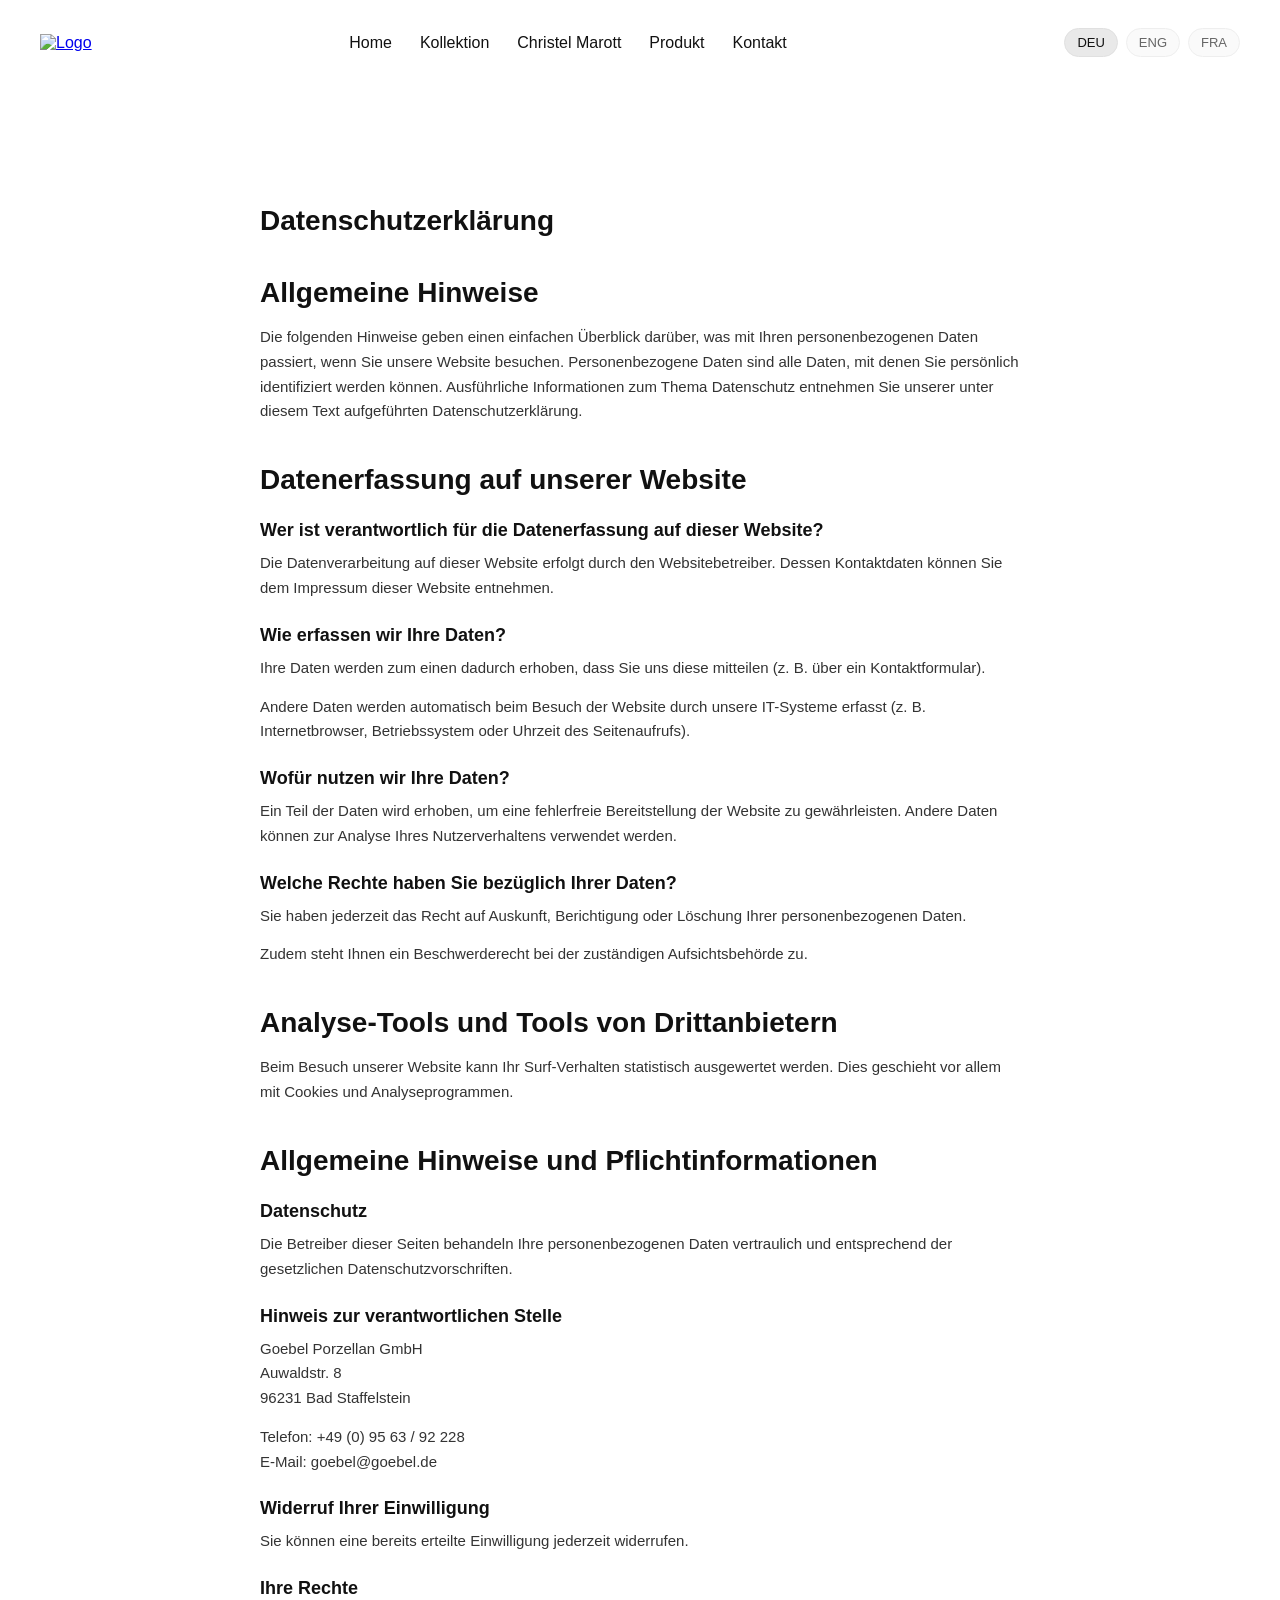
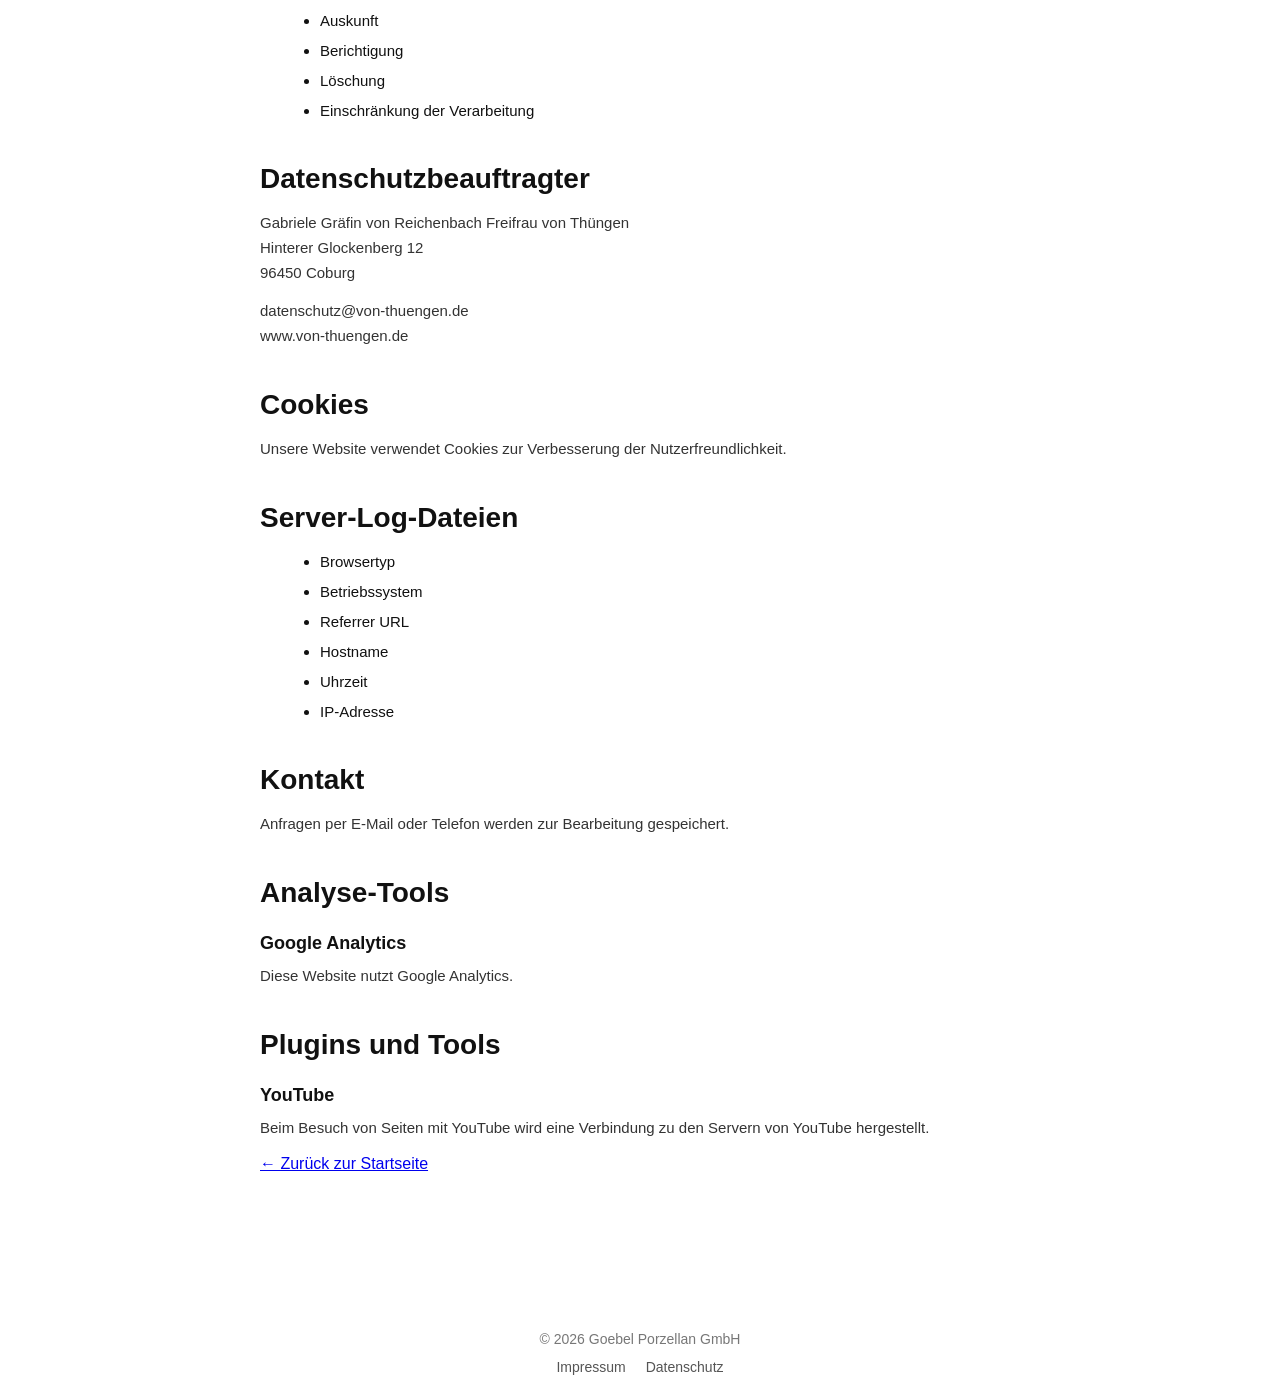
==== datenschutz.html @ 1f96dacd "Add files via upload" ====
<!DOCTYPE html>
<html lang="de">
<head>
  <meta charset="UTF-8">
  <title>Datenschutz</title>
  <meta name="viewport" content="width=device-width, initial-scale=1.0">

  <link rel="stylesheet" href="style.css">
</head>

<body>

<header class="topbar">
  <div class="logo">
    <a href="index.html">
      <img src="assets/images/Spring_Copenhagen-logo.png" alt="Logo">
    </a>
  </div>

  <nav class="nav">
    <a href="index.html#home">Home</a>
    <a href="index.html#kollektion">Kollektion</a>
    <a href="index.html#marott">Christel Marott</a>
    <a href="index.html#produkt">Produkt</a>
    <a href="index.html#kontakt">Kontakt</a>
  </nav>

  <div class="lang">
    <a href="#" class="active">DEU</a>
    <a href="#">ENG</a>
    <a href="#">FRA</a>
  </div>

  <div class="burger" id="burger">☰</div>
</header>

<nav class="mobile-nav" id="mobileNav">
  <a href="index.html#home">Home</a>
  <a href="index.html#kollektion">Kollektion</a>
  <a href="index.html#marott">Christel Marott</a>
  <a href="index.html#produkt">Produkt</a>
  <a href="index.html#kontakt">Kontakt</a>
</nav>

<div class="container legal">

  <h1>Datenschutzerklärung</h1>

  <h2>Allgemeine Hinweise</h2>
  <p>
    Die folgenden Hinweise geben einen einfachen Überblick darüber, was mit Ihren personenbezogenen Daten passiert, wenn Sie unsere Website besuchen.
    Personenbezogene Daten sind alle Daten, mit denen Sie persönlich identifiziert werden können.
    Ausführliche Informationen zum Thema Datenschutz entnehmen Sie unserer unter diesem Text aufgeführten Datenschutzerklärung.
  </p>

  <h2>Datenerfassung auf unserer Website</h2>

  <h3>Wer ist verantwortlich für die Datenerfassung auf dieser Website?</h3>
  <p>
    Die Datenverarbeitung auf dieser Website erfolgt durch den Websitebetreiber.
    Dessen Kontaktdaten können Sie dem Impressum dieser Website entnehmen.
  </p>

  <h3>Wie erfassen wir Ihre Daten?</h3>
  <p>
    Ihre Daten werden zum einen dadurch erhoben, dass Sie uns diese mitteilen (z. B. über ein Kontaktformular).
  </p>
  <p>
    Andere Daten werden automatisch beim Besuch der Website durch unsere IT-Systeme erfasst
    (z. B. Internetbrowser, Betriebssystem oder Uhrzeit des Seitenaufrufs).
  </p>

  <h3>Wofür nutzen wir Ihre Daten?</h3>
  <p>
    Ein Teil der Daten wird erhoben, um eine fehlerfreie Bereitstellung der Website zu gewährleisten.
    Andere Daten können zur Analyse Ihres Nutzerverhaltens verwendet werden.
  </p>

  <h3>Welche Rechte haben Sie bezüglich Ihrer Daten?</h3>
  <p>
    Sie haben jederzeit das Recht auf Auskunft, Berichtigung oder Löschung Ihrer personenbezogenen Daten.
  </p>
  <p>
    Zudem steht Ihnen ein Beschwerderecht bei der zuständigen Aufsichtsbehörde zu.
  </p>

  <h2>Analyse-Tools und Tools von Drittanbietern</h2>
  <p>
    Beim Besuch unserer Website kann Ihr Surf-Verhalten statistisch ausgewertet werden.
    Dies geschieht vor allem mit Cookies und Analyseprogrammen.
  </p>

  <h2>Allgemeine Hinweise und Pflichtinformationen</h2>

  <h3>Datenschutz</h3>
  <p>
    Die Betreiber dieser Seiten behandeln Ihre personenbezogenen Daten vertraulich und entsprechend der gesetzlichen Datenschutzvorschriften.
  </p>

  <h3>Hinweis zur verantwortlichen Stelle</h3>
  <p>
    Goebel Porzellan GmbH<br>
    Auwaldstr. 8<br>
    96231 Bad Staffelstein
  </p>

  <p>
    Telefon: +49 (0) 95 63 / 92 228<br>
    E-Mail: goebel@goebel.de
  </p>

  <h3>Widerruf Ihrer Einwilligung</h3>
  <p>
    Sie können eine bereits erteilte Einwilligung jederzeit widerrufen.
  </p>

  <h3>Ihre Rechte</h3>
  <ul>
    <li>Auskunft</li>
    <li>Berichtigung</li>
    <li>Löschung</li>
    <li>Einschränkung der Verarbeitung</li>
  </ul>

  <h2>Datenschutzbeauftragter</h2>
  <p>
    Gabriele Gräfin von Reichenbach Freifrau von Thüngen<br>
    Hinterer Glockenberg 12<br>
    96450 Coburg
  </p>

  <p>
    datenschutz@von-thuengen.de<br>
    www.von-thuengen.de
  </p>

  <h2>Cookies</h2>
  <p>
    Unsere Website verwendet Cookies zur Verbesserung der Nutzerfreundlichkeit.
  </p>

  <h2>Server-Log-Dateien</h2>
  <ul>
    <li>Browsertyp</li>
    <li>Betriebssystem</li>
    <li>Referrer URL</li>
    <li>Hostname</li>
    <li>Uhrzeit</li>
    <li>IP-Adresse</li>
  </ul>

  <h2>Kontakt</h2>
  <p>
    Anfragen per E-Mail oder Telefon werden zur Bearbeitung gespeichert.
  </p>

  <h2>Analyse-Tools</h2>

  <h3>Google Analytics</h3>
  <p>
    Diese Website nutzt Google Analytics.
  </p>

  <h2>Plugins und Tools</h2>

  <h3>YouTube</h3>
  <p>
    Beim Besuch von Seiten mit YouTube wird eine Verbindung zu den Servern von YouTube hergestellt.
  </p>

  <a class="back" href="index.html">← Zurück zur Startseite</a>

</div>

<footer class="footer">
  <div class="footer-inner">
    <p>© 2026 Goebel Porzellan GmbH</p>

    <div class="footer-links">
      <a href="impressum.html">Impressum</a>
      <a href="datenschutz.html">Datenschutz</a>
    </div>
  </div>
</footer>

<script>
  const burger = document.getElementById("burger");
  const mobileNav = document.getElementById("mobileNav");

  if (burger && mobileNav) {
    burger.addEventListener("click", () => {
      mobileNav.classList.toggle("open");
    });
  }
</script>

</body>
</html>
---- style.css ----
<style>
@font-face {
  font-family: 'Outfit';
  src: url('assets/fonts/outfit/Outfit-VariableFont_wght.woff2') format('woff2');
  font-weight: 300 700;
  font-style: normal;
  font-display: swap;
}
* {
  box-sizing: border-box;
}

html {
  scroll-behavior: smooth;
}

body {
  margin: 0;
  font-family: 'Outfit', sans-serif;
  background: #fff;
  color: #111;
}

section {
  scroll-margin-top: 100px;
}

/* =========================
   TOPBAR / NAVIGATION
========================= */

.topbar {
  min-height: 80px;
  display: flex;
  align-items: center;
  justify-content: space-between;
  padding: 28px 40px;
  position: sticky;
  top: 0;
  z-index: 1000;
  background: rgba(255, 255, 255, 0.9);
  backdrop-filter: blur(6px);
  box-shadow: none;
}

.logo img {
  max-width: 240px;
  height: auto;
  display: block;
}

.nav {
  display: none;
  gap: 28px;
  align-items: center;
}

.nav a {
  text-decoration: none;
  color: #111;
  font-size: 16px;
}

.nav a:hover {
  opacity: 0.6;
}

.burger {
  font-size: 24px;
  background: #fff;     /* 👈 weiß */
  border: none;         /* 👈 kein Rahmen */
  padding: 6px 10px;    /* etwas Klickfläche */
  cursor: pointer;
  color: #111;          /* dunkles Icon */
}

.lang {
  display: flex;
  gap: 8px;
  margin-left: 20px;
  font-size: 12px;
  color: #666;
}

.lang a {
  display: inline-flex;
  align-items: center;
  justify-content: center;
  padding: 6px 12px;
  border-radius: 999px;
  font-size: 13px;
  color: #666;
  text-decoration: none;
  background: #fafafa;
  border: 1px solid #eee;
  transition: all 0.2s ease;
}

.lang a:hover {
  background: #f0f0f0;
  color: #111;
}

.lang a.active {
  background: #e9e9e9;
  color: #111;
  border-color: #e0e0e0;
}

/* Mobile navigation */
.mobile-nav {
  display: none;
  position: fixed;
  top: 100px;
  left: 0;
  right: 0;
  z-index: 999;
  flex-direction: column;
  align-items: center;
  gap: 16px;
  padding: 32px 20px 24px;
  background: #fff;
  border-bottom: 1px solid #eee;
}

.mobile-nav.open {
  display: flex;
}

.mobile-nav a,
.mobile-nav a:visited,
.mobile-nav a:hover,
.mobile-nav a:active {
  display: block;
  text-decoration: none;
  color: #111;
  font-size: 16px;
}

.mobile-nav .lang {
  margin-top: 20px;
  display: flex;
  justify-content: center;
  gap: 10px;
  width: 100%;
  margin-left: auto;
  margin-right: auto;
}

.mobile-nav .lang a {
  padding: 6px 10px;
  font-size: 14px;
  border-radius: 999px;
  border: 1px solid #ddd;
  width: auto;
  min-height: 36px;
  min-width: 90px;
}

.mobile-nav .lang a.active {
  background: #e8e8e8;
  color: #111;
}

/* =========================
   GLOBAL TYPOGRAPHY
========================= */

h2 {
  font-size: 42px;
  line-height: 1.15;
  margin: 0 0 24px;
  font-weight: 600;
  text-align: center;
}

section p {
  max-width: 600px;
  margin: 0 auto;
}

/* =========================
   BUTTONS
========================= */

.btn {
  display: inline-block;
  background: #666;
  color: #fff;
  padding: 12px 24px;
  text-decoration: none;
  border-radius: 4px;
  margin-bottom: 32px;
  border: 0;
  cursor: pointer;
  font-family: inherit;
  font-size: 14px;
  transition: background 0.2s ease, color 0.2s ease, transform 0.1s ease;
}

.btn:hover {
  background: #555;
  color: #fff;
}

.btn:active {
  background: #888;
  color: #fff;
}

.btn--primary,
.btn--ghost {
  background: #1f1f1f;
  color: #fff;
  border: none;
}

.btn--ghost {
  background: transparent;
  border: 1px solid #ddd;
  color: #000;
}

/* =========================
   HERO INTRO
========================= */

.hero {
  background: #000;
  color: #fff;
  text-align: center;
  padding: 60px 20px 0;
}

.hero h1 {
  font-size: 64px;
  margin: 0;
  line-height: 1;
}

.hero p {
  color: #ffffff;
  margin: 10px 0 20px;
  font-size: 16px;
}

.hero-content {
  padding-bottom: 20px;
}

.hero-image {
  height: 400px;
  display: flex;
  justify-content: center;
  align-items: flex-end;
  position: relative;
}

.hero-image img {
  max-height: 100%;
  max-width: 100%;
  display: block;
}

.hero-btn {
  position: absolute;
  top: 45%;
  left: 50%;
  transform: translate(-50%, -50%);
  margin: 0;
}

.hero-btn:hover {
  background: #343434;
  transform: translate(-50%, -50%) scale(1.01);
}

.hero-overlay h1,
.hero-overlay p {
  text-shadow: 0 2px 10px rgba(0, 0, 0, 0.6);
}

/* =========================
   HERO SLIDER
========================= */

.hero-slider {
  position: relative;
  height: clamp(420px, 60vh, 700px);
  overflow: hidden;
}

.hero-slide {
  position: absolute;
  inset: 0;
  opacity: 0;
  transition: opacity 1s ease;
}

.hero-slide.is-active {
  opacity: 1;
}

.hero-slide img {
  width: 100%;
  height: 100%;
  object-fit: cover;
}

.hero-overlay {
  position: absolute;
  inset: 0;
  z-index: 2;
  display: flex;
  flex-direction: column;
  align-items: center;
  justify-content: flex-start;
  text-align: center;
  color: #fff;
  padding: 70px 20px 20px;
  gap: 14px;
}

.hero-overlay::before {
  content: "";
  position: absolute;
  inset: 0;
  background: linear-gradient(
    to bottom,
    rgba(0, 0, 0, 0.6) 0%,
    rgba(0, 0, 0, 0.25) 40%,
    rgba(0, 0, 0, 0) 100%
  );
  z-index: -1;
}

.hero-overlay p {
  margin: 0;
}

.hero-arrow {
  display: none;
}

/* =========================
   IMAGE BLOCK
========================= */

.image-block {
  height: 600px;
  background: #000;
  overflow: hidden;
}

.image-block img {
  width: 100%;
  height: 100%;
  object-fit: cover;
  display: block;
  object-position: 50% 40%;
}

/* =========================
   TEXT / COLLECTION SECTIONS
========================= */

.page {
  max-width: 1200px;
  margin: 0 auto;
}

.container {
  max-width: 800px;
  margin: 120px auto;
  padding: 0 20px;
  text-align: left;
}

.text-section,
.collection-section {
  padding: 56px 20px;
  max-width: 1100px;
  margin: 0 auto;
}

.text-section {
  text-align: center;
  max-width: 600px;
}

.text-section p {
  font-size: 18px;
  line-height: 1.7;
  color: #444;
  margin: 0 0 18px;
}

.filters {
  display: grid;
  grid-template-columns: 1fr;
  gap: 12px;
  margin-bottom: 32px;
}

.filters select,
.filters button {
  width: 100%;
  min-height: 46px;
  border: 1px solid #ddd;
  border-radius: 4px;
  background: #fff;
  padding: 0 14px;
  font-family: inherit;
  font-size: 14px;
}

.filters button {
  background: #111;
  color: #fff;
  cursor: pointer;
}

.collection-grid {
  display: grid;
  grid-template-columns: repeat(2, 1fr);
  gap: 24px 20px;
}

.collection-card {
  text-align: center;
  border-radius: 0;
  overflow: hidden;
  background: #fff;
  border: 1px solid #eee;
  transition: transform 0.2s ease, box-shadow 0.2s ease;
}

.collection-card:hover {
  transform: translateY(-4px);
  box-shadow: 0 10px 30px rgba(0, 0, 0, 0.08);
}

.collection-card.hidden {
  display: none;
}

.collection-card-image img {
  width: 98%;
  height: 98%;
  object-fit: contain;
}

.collection-card-image img {
  width: 100%;
  height: 100%;
  object-fit: cover;
}

.collection-card:hover .collection-card-image img {
  transform: scale(1.04);
}

.collection-card h3 {
  font-size: 18px;
  margin: 14px 0 6px;
  padding: 0 16px;
  font-weight: 500;
}

.collection-card p {
  margin: 0 0 18px;
  padding: 0 16px;
  color: #555;
  line-height: 1.5;
  font-size: 15px;
}

.element-label {
  display: inline-flex;
  align-items: center;
  justify-content: center;
  width: 100px;
  min-height: 28px;
  padding: 6px 12px;
  border-radius: 999px;
  font-size: 12px;
  font-weight: 600;
  margin: 12px auto 8px;
  color: #fff;
}

.element-feuer {
  background: #7a1f2b;
}

.element-wasser {
  background: #1f355e;
}

.element-luft {
  background: #8a8f98;
}

.element-erde {
  background: #6b4a32;
}

/* =========================
   CONTENT SLIDER
========================= */

.slider-section {
  padding: 56px 20px;
}

.slider {
  width: 100%;
  overflow: hidden;
  position: relative;
  margin-bottom: 0;
}

.slides {
  display: flex;
  transition: transform 0.8s ease;
}

.slide {
  min-width: 100%;
  width: 100%;
  display: block;
}

.slider-text {
  max-width: 700px;
  margin: 0 auto;
  text-align: center;
}

.slider-text h2 {
  max-width: 600px;
  margin: 32px auto 14px;
}

.slider-text p {
  color: #555;
  line-height: 1.6;
  max-width: 600px;
  margin: 0 auto;
  text-align: center;
}

.slider-btn {
  position: absolute;
  top: 50%;
  transform: translateY(-50%);
  width: 44px;
  height: 44px;
  border: none;
  border-radius: 50%;
  background: rgba(0, 0, 0, 0.5);
  color: #fff;
  font-size: 24px;
  line-height: 1;
  display: flex;
  align-items: center;
  justify-content: center;
  cursor: pointer;
  z-index: 10;
  transition: background 0.2s ease;
}

.slider-btn:hover {
  background: rgba(0, 0, 0, 0.7);
}

.slider-btn.prev {
  left: 16px;
}

.slider-btn.next {
  right: 16px;
}

/* =========================
   CONTACT TEAM
========================= */

.contact-team {
  padding: 48px 0 16px;
}

.contact-team__grid {
  display: grid;
  gap: 32px;
}

.contact-card {
  border-radius: 0;
  overflow: hidden;
  background: #fff;
  border: 1px solid #eee;
  transition: transform 0.2s ease, box-shadow 0.2s ease;
}

.contact-card:hover {
  transform: translateY(-4px);
  box-shadow: 0 10px 30px rgba(0, 0, 0, 0.08);
}

.contact-card__image img {
  width: 100%;
  height: 240px;
  object-fit: cover;
  display: block;
}

.contact-card__content {
  padding: 20px;
}

.contact-card__region {
  color: #888;
}

.contact-card__content h3 {
  font-size: 20px;
  margin: 0 0 4px;
}

.contact-card__role {
  font-size: 14px;
  color: #666;
  margin-bottom: 16px;
}

.contact-card__actions {
  display: flex;
  gap: 10px;
  flex-wrap: wrap;
}

.contact-card .btn {
  background: #1f1f1f;
  color: #fff;
  border: none;
}

/* =========================
   GALLERY
========================= */

.gallery-section {
  margin-top: 60px;
}

.gallery-grid {
  display: grid;
  grid-template-columns: 1fr 1fr;
  gap: 12px;
}

.gallery-grid img {
  width: 100%;
  height: 100%;
  aspect-ratio: 1 / 1;
  object-fit: cover;
  display: block;
}

.gallery-grid img:nth-child(3) {
  grid-column: span 2;
  aspect-ratio: 2 / 1;
}

.gallery-content {
  margin-top: 60px;
  text-align: center;
}

.gallery-content p {
  color: #555;
  line-height: 1.6;
}

.gallery-grid {
  display: grid;
  grid-template-columns: 1fr 1fr;
  gap: 12px;

  max-width: 800px;   /* 👈 NEU */
  margin: 0 auto;     /* 👈 NEU */
}

@media (min-width: 1024px) {
  .gallery-grid {
    max-width: 700px;
  }
}

/* =========================
   LIGHTBOX
========================= */

.lightbox-trigger {
  display: flex;
  width: 100%;
  height: 100%;
  border: 0;
  padding: 0;
  background: none;
  cursor: zoom-in;
}

.lightbox {
  position: fixed !important;
  top: 0 !important;
  left: 0 !important;
  width: 100vw !important;
  height: 100dvh !important;
  z-index: 99999 !important;
  display: none;
  align-items: center;
  justify-content: center;
  padding: 20px;
  box-sizing: border-box;
  background: rgba(0, 0, 0, 0.85);
}

.lightbox.is-open {
  display: flex !important;
}

.lightbox__image {
  max-width: 100% !important;
  max-height: calc(100dvh - 80px) !important;
  width: auto !important;
  height: auto !important;
  object-fit: contain !important;
  display: block;
  border-radius: 16px;
}

.lightbox__close {
  position: fixed !important;
  top: 16px;
  right: 16px;
  z-index: 100000;
  width: 44px;
  height: 44px;
  border: 0;
  border-radius: 50%;
  background: #fff;
  color: #000;
  font-size: 28px;
  cursor: pointer;
}

/* =========================
   REVEAL ANIMATION
========================= */

main > section,
.collection-card,
.contact-card,
.text-block,
.image-block {
  opacity: 0;
  transform: translateY(24px);
  transition: opacity 0.8s ease, transform 0.8s cubic-bezier(0.22, 1, 0.36, 1);
  will-change: opacity, transform;
}

main > section.is-visible,
.collection-card.is-visible,
.contact-card.is-visible,
.text-block.is-visible,
.image-block.is-visible {
  opacity: 1;
  transform: translateY(0);
}

.collection-card.is-visible:nth-child(2n) {
  transition-delay: 0.06s;
}

.collection-card.is-visible:nth-child(3n) {
  transition-delay: 0.12s;
}

/* =========================
   FOOTER
========================= */

.footer {
  background: #fff;
  padding: 24px 20px;
  margin-top: 32px;
}

.footer-inner {
  max-width: 1100px;
  margin: 0 auto;
  text-align: center;
}

.footer p {
  font-size: 14px;
  color: #777;
  margin-bottom: 12px;
}

.footer-links {
  display: flex;
  justify-content: center;
  gap: 20px;
}

.footer-links a {
  text-decoration: none;
  font-size: 14px;
  color: #555;
}

.footer-links a:hover {
  color: #111;
}

/* =========================
   SCROLL TOP BUTTON
========================= */

#scrollTopBtn {
  position: fixed;
  bottom: 20px;
  right: 20px;
  width: 44px;
  height: 44px;
  border-radius: 50%;
  border: none;
  background: #111;
  color: #fff;
  font-size: 18px;
  cursor: pointer;
  display: none;
  z-index: 1000;
}

#scrollTopBtn:hover {
  background: #333;
}

/* =========================
   TABLET / DESKTOP
========================= */

@media (min-width: 768px) {
  .nav {
    display: flex;
  }

  .burger {
    display: none;
  }

  .hero h1 {
    font-size: 88px;
  }

  .hero p {
    font-size: 18px;
  }

  .filters {
    grid-template-columns: repeat(4, 1fr);
    align-items: end;
  }

  .collection-grid {
    grid-template-columns: repeat(4, minmax(0, 1fr));
  }

  .slider-text {
    text-align: center;
  }

  .hero-arrow {
    position: absolute;
    top: 50%;
    transform: translateY(-50%);
    z-index: 3;
    display: flex;
    align-items: center;
    justify-content: center;
    width: 44px;
    height: 44px;
    border-radius: 50%;
    border: 0;
    background: rgba(255, 255, 255, 0.8);
    backdrop-filter: blur(4px);
    font-size: 28px;
    cursor: pointer;
  }

  .hero-arrow--prev {
    left: 20px;
  }

  .hero-arrow--next {
    right: 20px;
  }

  .contact-team__grid {
    grid-template-columns: repeat(2, 1fr);
  }
}

@media (min-width: 1024px) {
  .contact-team__grid {
    gap: 40px;
  }
}

/* =========================
   MOBILE
========================= */

@media (max-width: 768px) {
  h2,
  .text-section h2,
  .collection-section h2,
  .slider-text h2,
  section h2,
  .container h2 {
    font-size: 28px !important;
    line-height: 1.2 !important;
  }

  .slider-btn {
    display: none;
  }
}

@media (min-width: 769px) {
  .mobile-nav {
    display: none !important;
  }

  .burger {
    display: none !important;
  }
}
/* =========================
   LEGAL PAGES (Impressum / Datenschutz)
========================= */

/* LEGAL FORCE LEFT ALIGN */
.container,
.container * {
  text-align: left !important;
}
/* H1 = Titel */
.container h1 {
  font-size: 28px;
  font-weight: 600;
  margin: 0 0 24px;
}

/* H2 = Hauptabschnitte (gleich groß wie H1) */
.container h2 {
  font-size: 28px;
  font-weight: 600;
  margin: 40px 0 16px;
}

/* H3 = Unterpunkte */
.container h3 {
  font-size: 18px;
  font-weight: 600;
  margin: 24px 0 10px;
}

/* Fließtext */
.container p {
  font-size: 15px;
  line-height: 1.65;
  margin: 0 0 14px;
  color: #333;
}

/* Listen */
.container ul {
  margin: 10px 0 20px 20px;
}

.container li {
  margin-bottom: 6px;
  font-size: 15px;
  line-height: 1.6;
}

.footer-social {
  display: flex;
  justify-content: center;
  gap: 16px;
  margin-top: 16px;
}

.footer-social a {
  width: 36px;
  height: 36px;

  display: flex;
  align-items: center;
  justify-content: center;

  border-radius: 50%;
  background: #111;

  transition: background 0.2s ease;
}

.footer-social svg {
  width: 18px;
  height: 18px;
  fill: #fff;
}

/* Hover → nur Farbe ändern */
.footer-social a:hover {
  background: #777;
}

/* Active → optional minimal */
.footer-social a:active {
  background: #555;
}

.footer-social-title {
  text-align: center;
  font-size: 14px;
  color: #666;
  margin-top: 20px;
  margin-bottom: 8px;
  letter-spacing: 0.02em;
}

.footer-social a[aria-label="LinkedIn"] svg {
  transform: scaleX(1.2);
}

#kontakt .container {
  margin: 0 auto;
}

.text-section,
.slider-text,
.gallery-content {
  opacity: 0;
  transform: translateY(30px);
  transition:
    opacity 0.9s ease,
    transform 0.9s cubic-bezier(.22,1,.36,1);
}

/* sichtbar */
.text-section.is-visible,
.slider-text.is-visible,
.gallery-content.is-visible {
  opacity: 1;
  transform: translateY(0);
}

.collection-card p.product-size {
  font-size: 12px;
  color: #999;
  margin-top: -10px;
  margin-bottom: 16px;
  line-height: 1.4;
  padding: 0 16px;
}

</style>
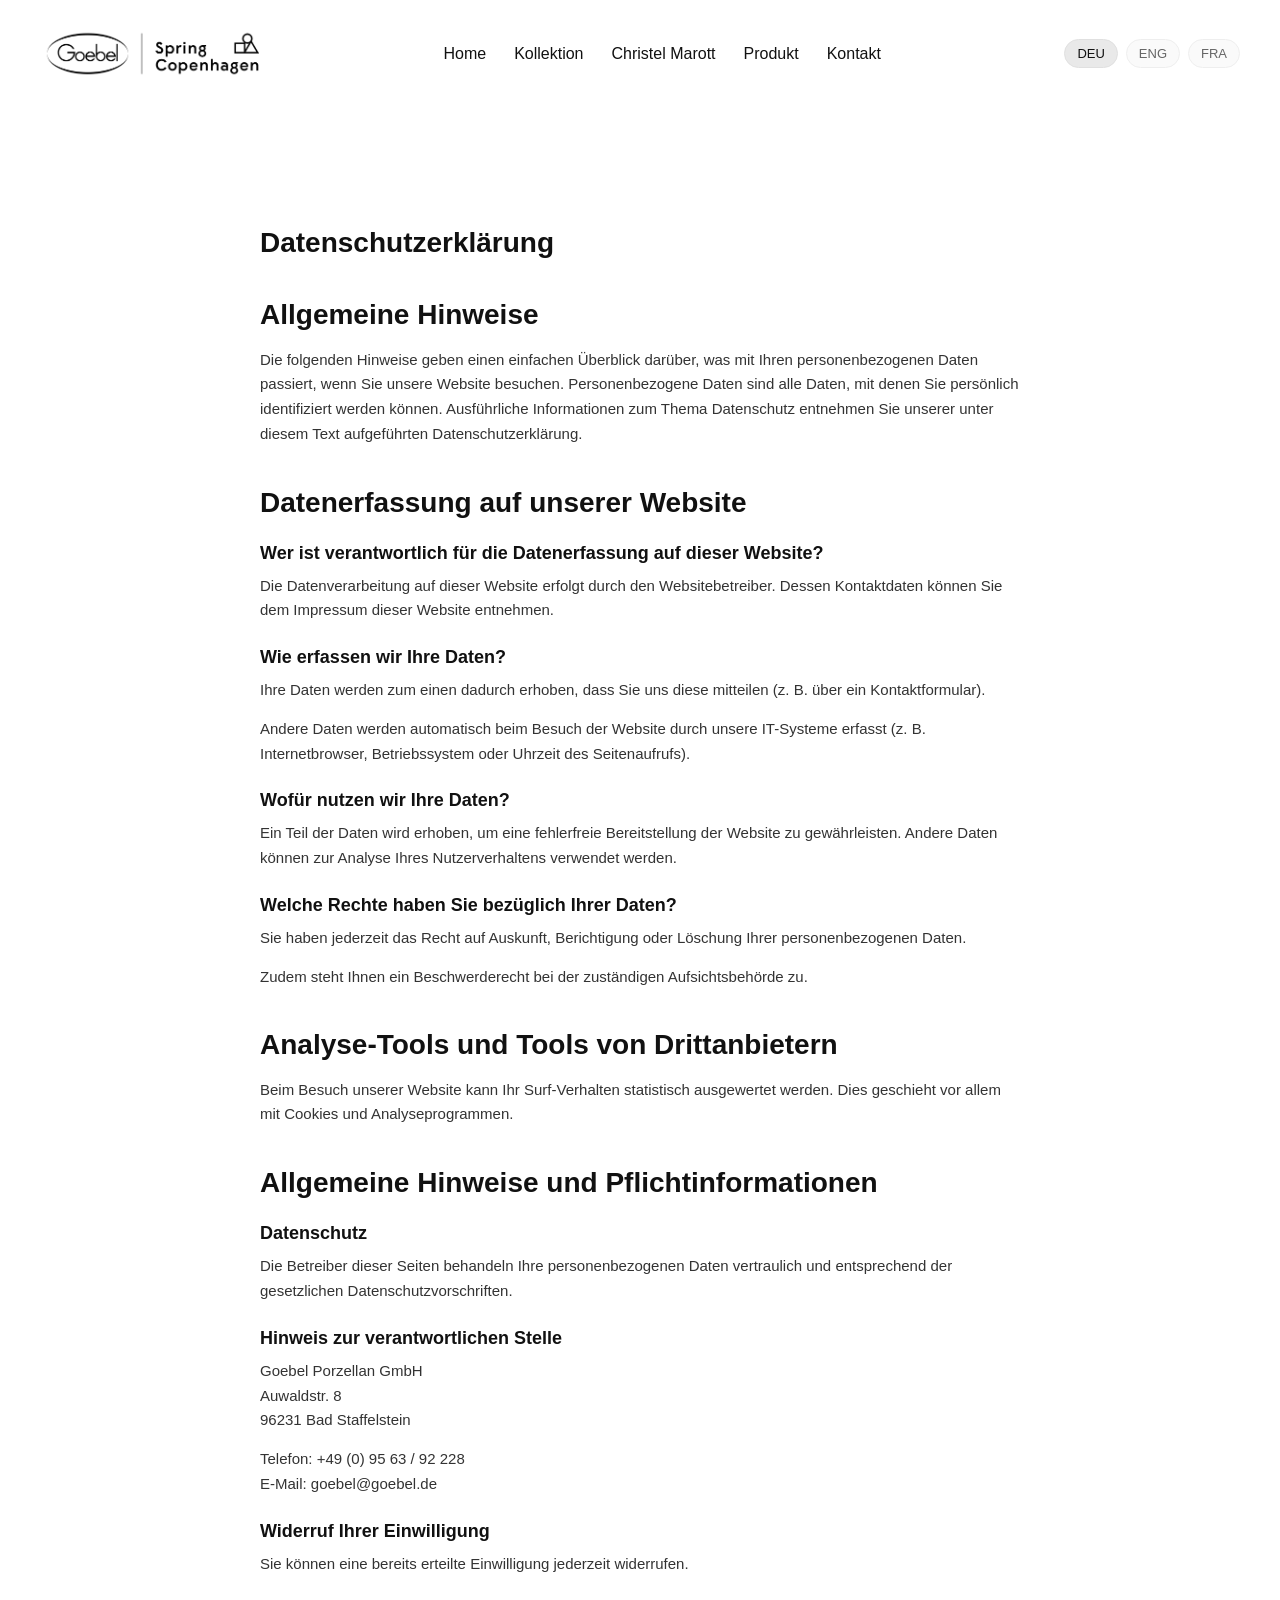
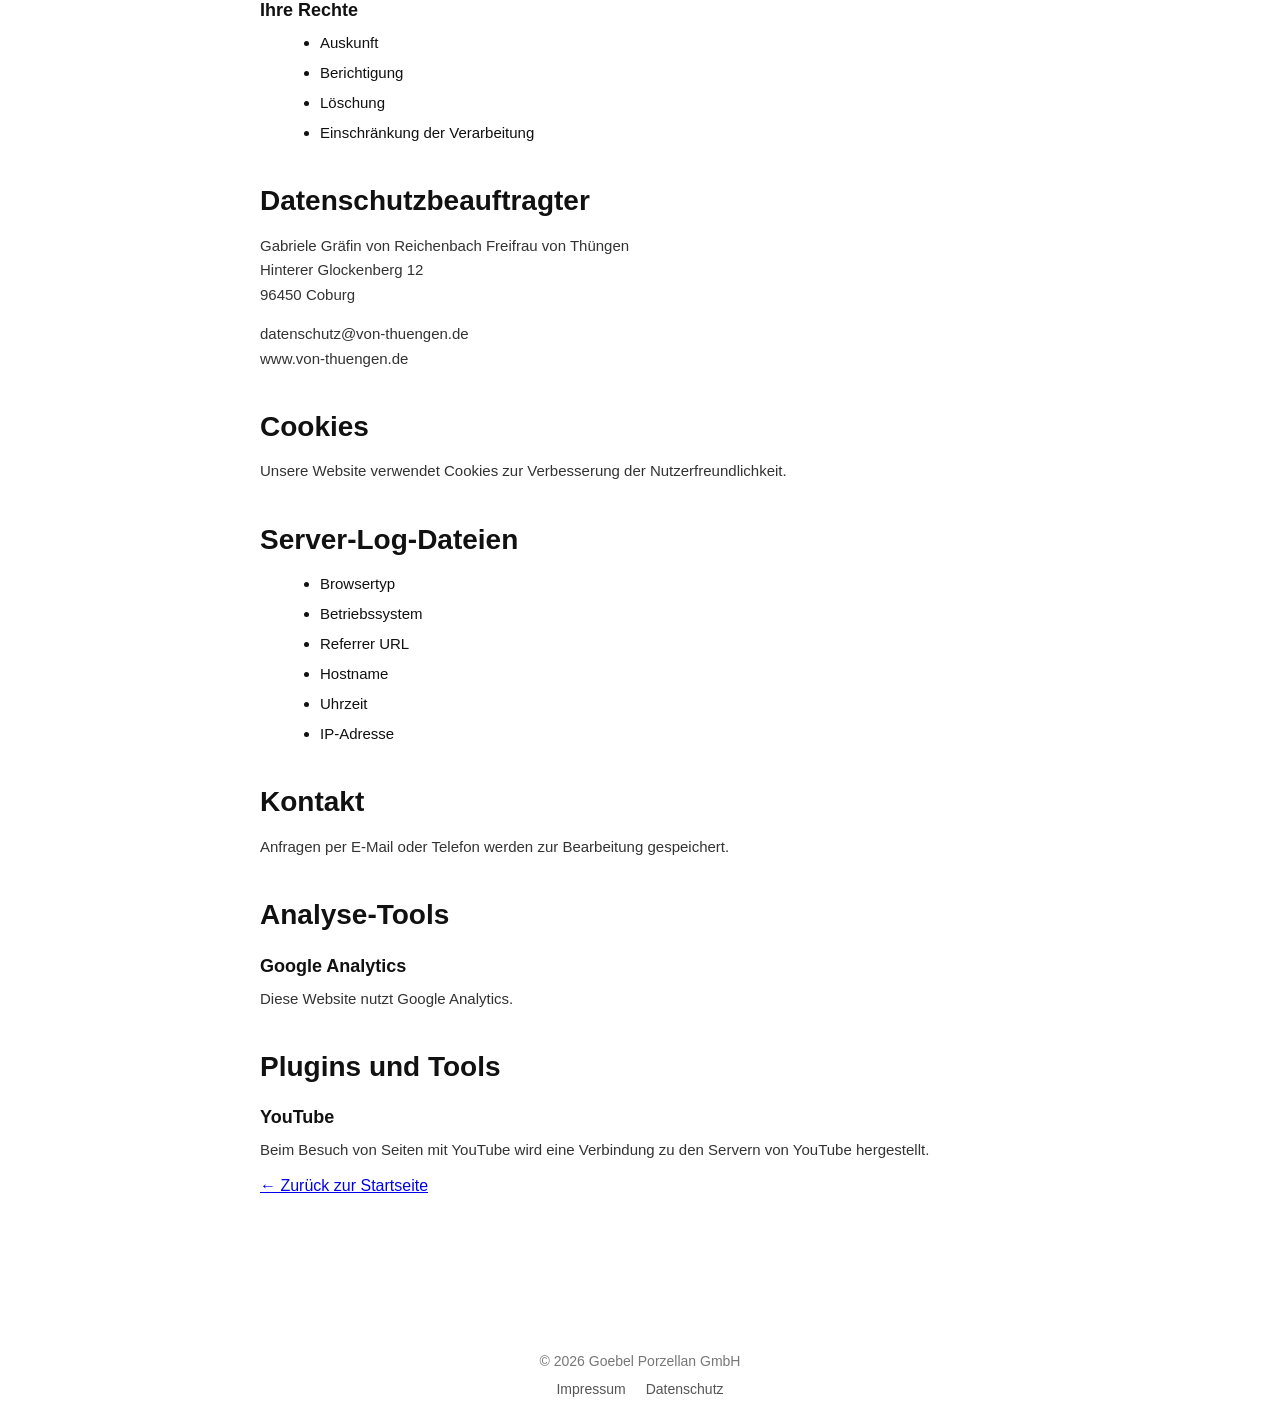
==== commit 799b9ef8: "Test" ====
--- a/datenschutz.html
+++ b/datenschutz.html
@@ -6,7 +6,7 @@
   <meta name="viewport" content="width=device-width, initial-scale=1.0">
 
   <link rel="stylesheet" href="style.css">
-</head>
+</head> 
 
 <body>
 
--- a/style.css
+++ b/style.css
@@ -41,6 +41,40 @@
   background: rgba(255, 255, 255, 0.9);
   backdrop-filter: blur(6px);
   box-shadow: none;
+}
+
+@media (max-width: 768px) {
+
+  .topbar {
+    padding: 14px 10px;
+    min-height: 72px;
+  }
+
+  .logo img {
+    max-width: 150px;
+    height: auto;
+  }
+
+  .burger {
+    font-size: 22px;
+    padding: 4px 6px;
+  }
+
+  .lang {
+    gap: 2px;
+    margin-left: 4px;
+  }
+
+  .lang a {
+    padding: 4px 6px;
+    font-size: 10px;
+    min-width: auto;
+  }
+
+  .mobile-nav {
+    top: 72px;
+  }
+
 }
 
 .logo img {
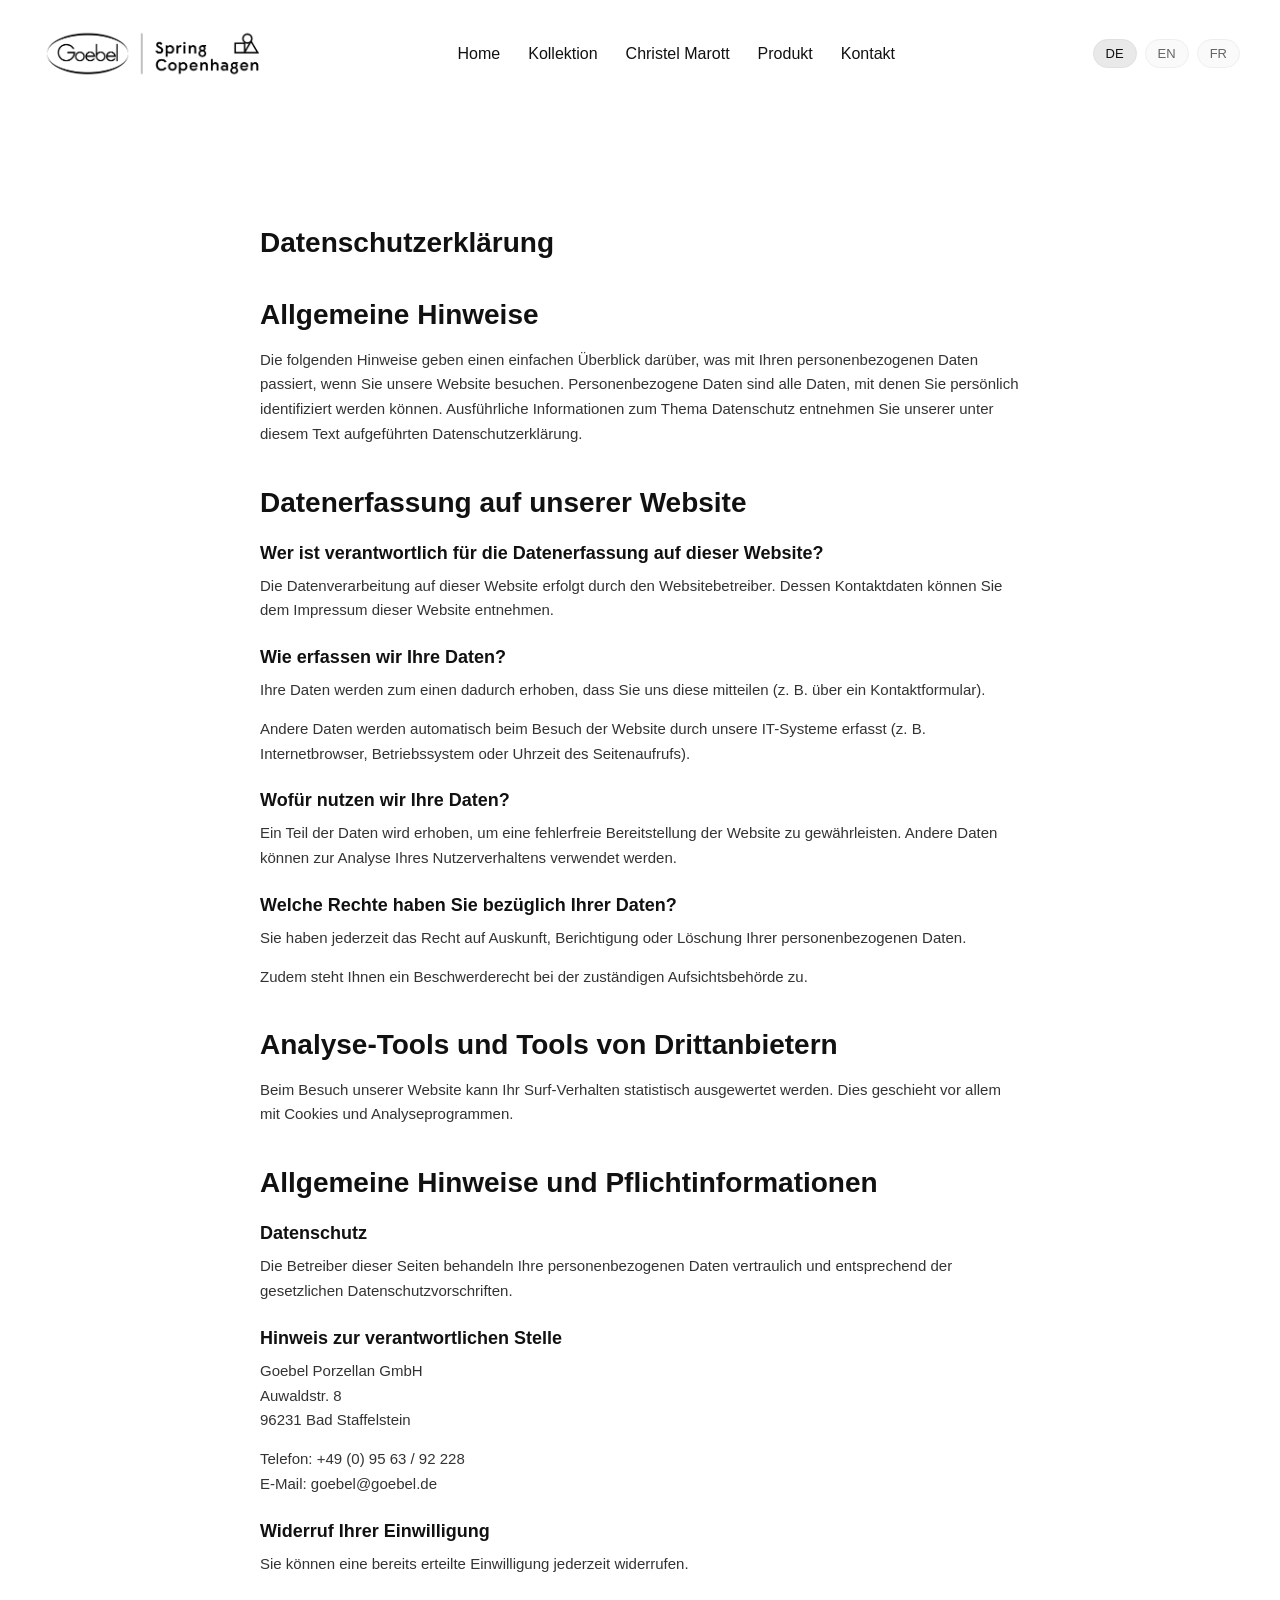
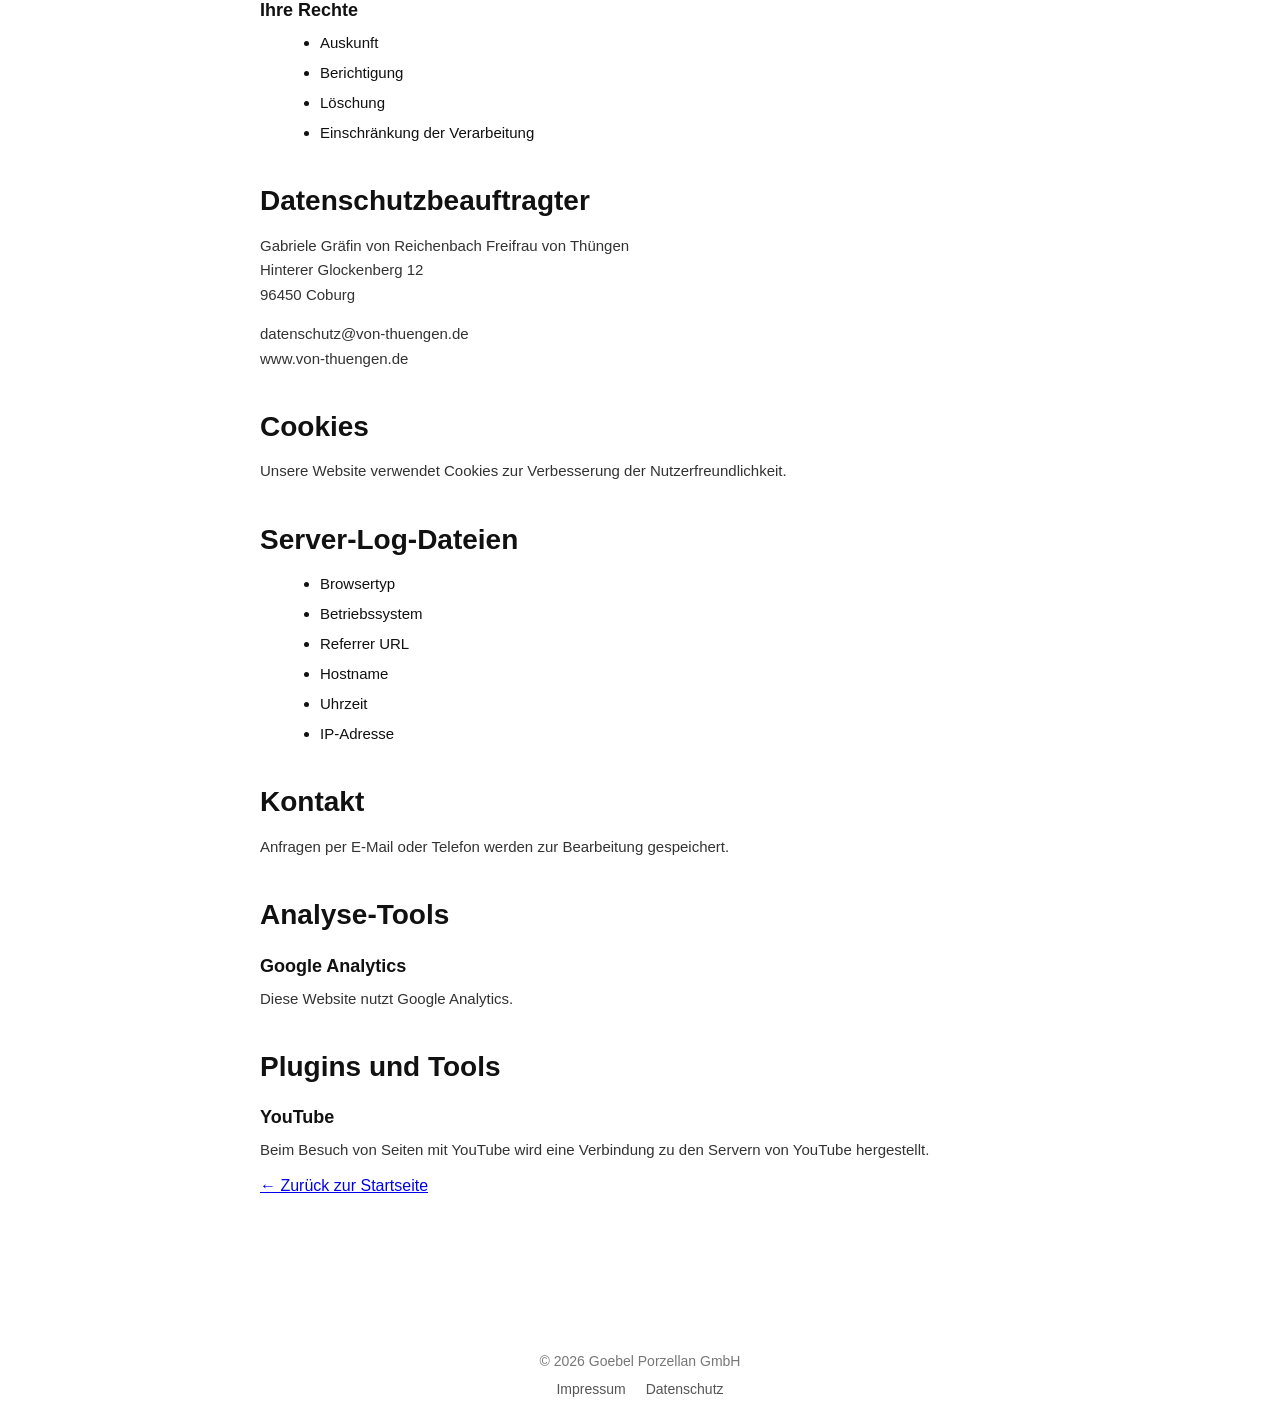
==== commit 70b257b3: "Sprachauswahl" ====
--- a/datenschutz.html
+++ b/datenschutz.html
@@ -26,9 +26,9 @@
   </nav>
 
   <div class="lang">
-    <a href="#" class="active">DEU</a>
-    <a href="#">ENG</a>
-    <a href="#">FRA</a>
+    <a href="#" class="active">DE</a>
+    <a href="#">EN</a>
+    <a href="#">FR</a>
   </div>
 
   <div class="burger" id="burger">☰</div>
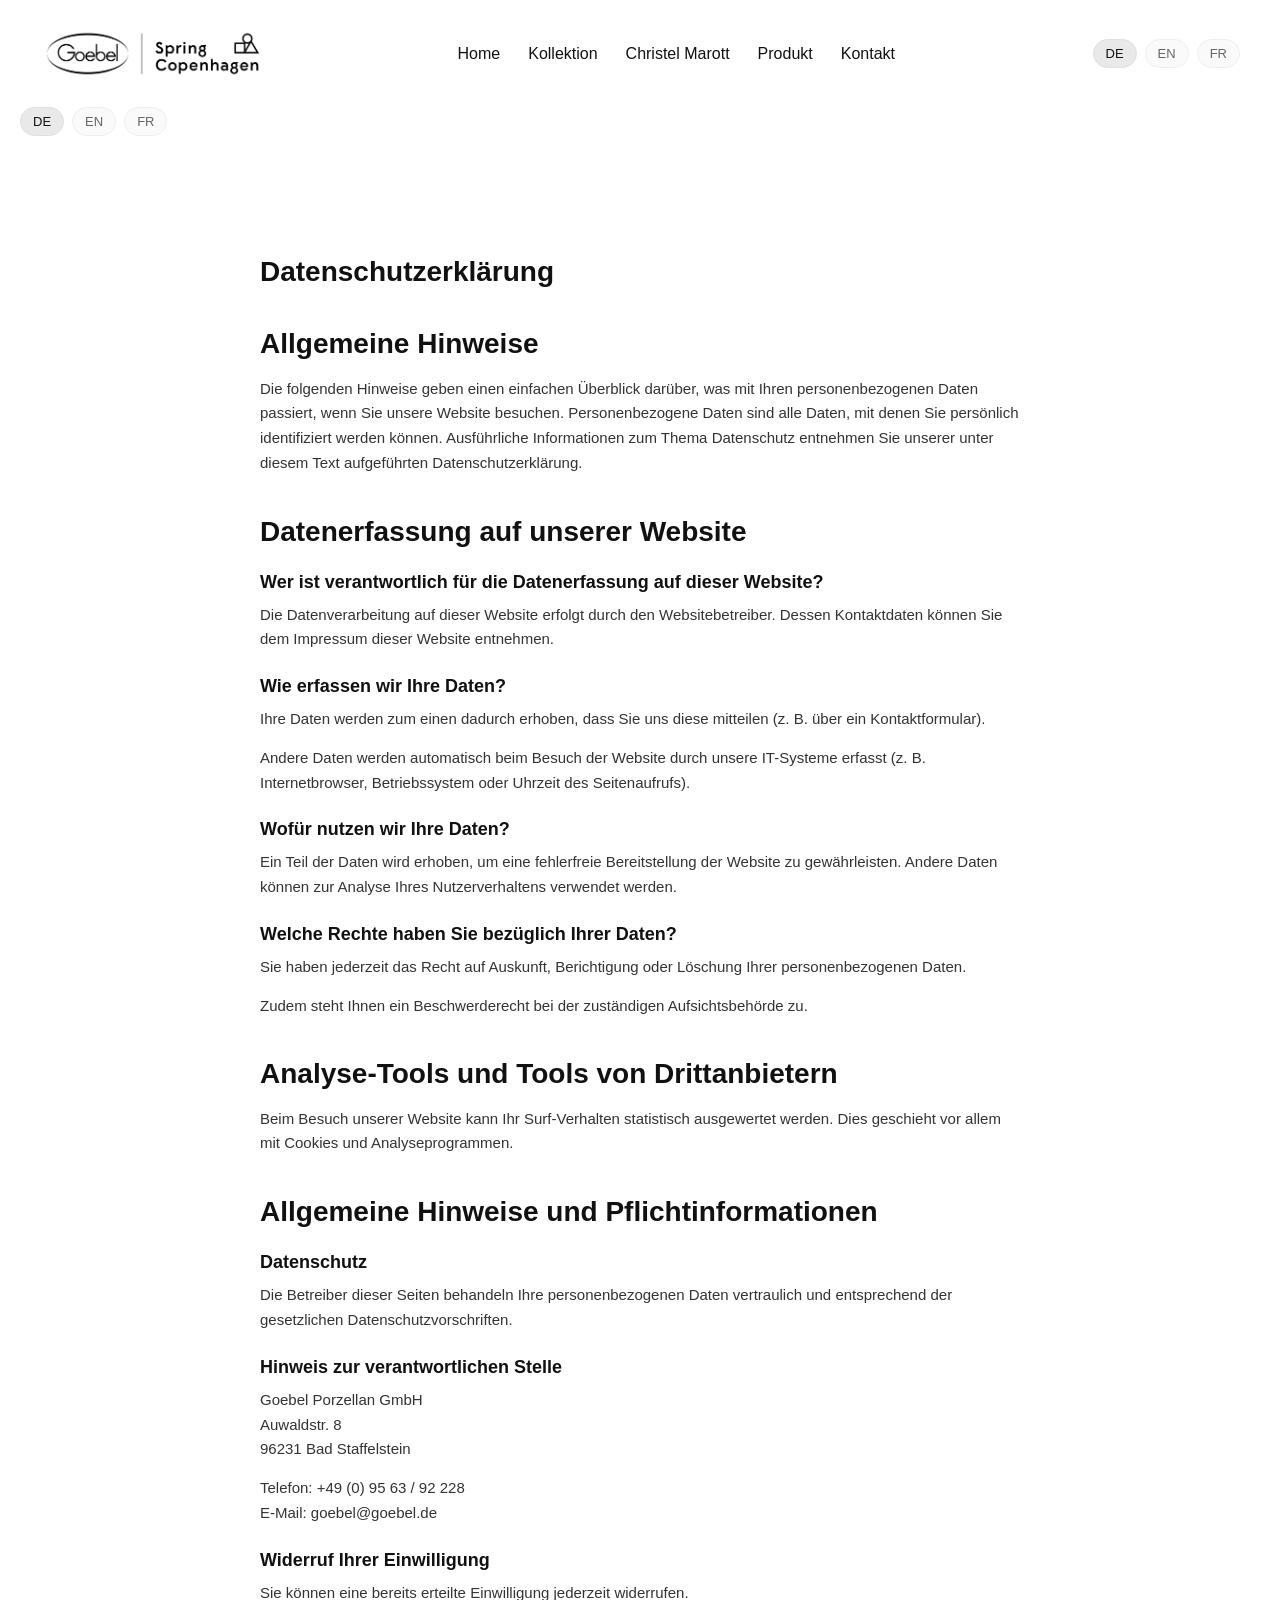
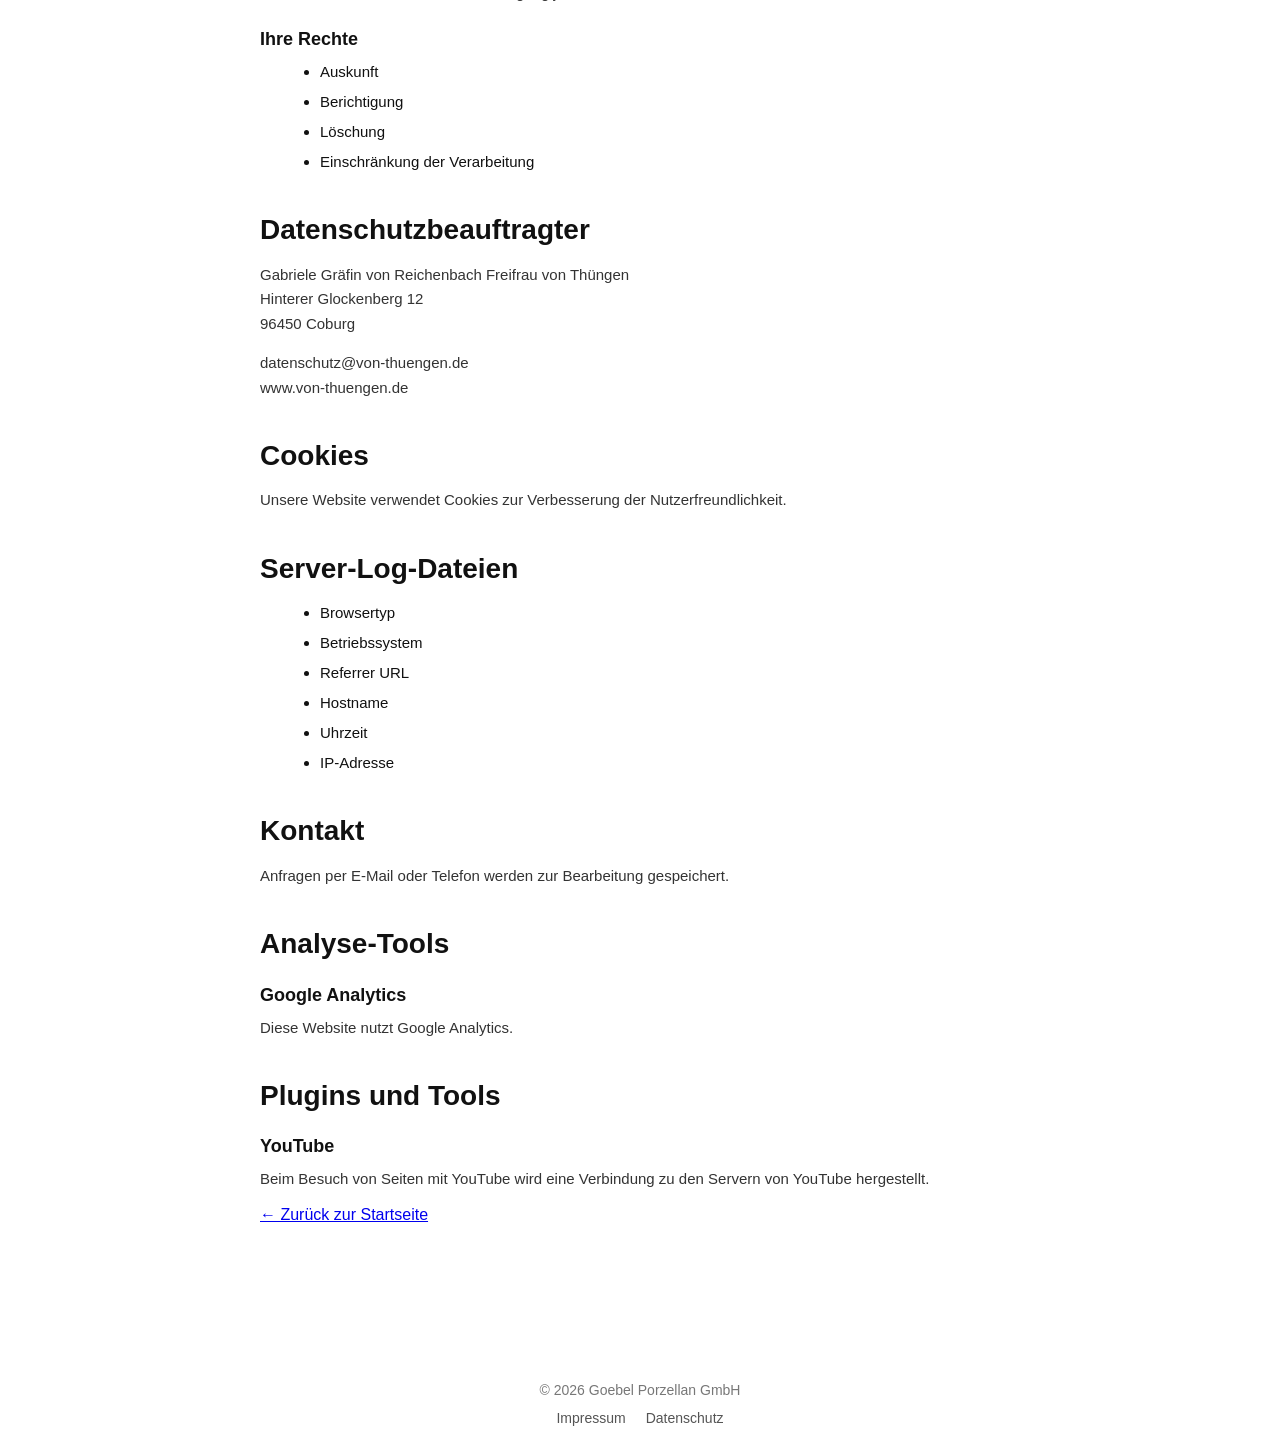
==== commit 9ecc9b8f: "..." ====
--- a/datenschutz.html
+++ b/datenschutz.html
@@ -41,6 +41,12 @@
   <a href="index.html#produkt">Produkt</a>
   <a href="index.html#kontakt">Kontakt</a>
 </nav>
+
+      <div class="lang" aria-label="Sprachauswahl">
+        <a href="index.html" class="active" aria-current="page">DE</a>
+        <a href="en/index-en.html">EN</a>
+        <a href="fr/index-fr.html">FR</a>
+    </div>
 
 <div class="container legal">
 
--- a/style.css
+++ b/style.css
@@ -41,40 +41,7 @@
   background: rgba(255, 255, 255, 0.9);
   backdrop-filter: blur(6px);
   box-shadow: none;
-}
-
-@media (max-width: 768px) {
-
-  .topbar {
-    padding: 14px 10px;
-    min-height: 72px;
-  }
-
-  .logo img {
-    max-width: 150px;
-    height: auto;
-  }
-
-  .burger {
-    font-size: 22px;
-    padding: 4px 6px;
-  }
-
-  .lang {
-    gap: 2px;
-    margin-left: 4px;
-  }
-
-  .lang a {
-    padding: 4px 6px;
-    font-size: 10px;
-    min-width: auto;
-  }
-
-  .mobile-nav {
-    top: 72px;
-  }
-
+  box-sizing: border-box;
 }
 
 .logo img {
@@ -101,11 +68,11 @@
 
 .burger {
   font-size: 24px;
-  background: #fff;     /* 👈 weiß */
-  border: none;         /* 👈 kein Rahmen */
-  padding: 6px 10px;    /* etwas Klickfläche */
+  background: #fff;
+  border: none;
+  padding: 6px 10px;
   cursor: pointer;
-  color: #111;          /* dunkles Icon */
+  color: #111;
 }
 
 .lang {
@@ -182,18 +149,51 @@
 }
 
 .mobile-nav .lang a {
-  padding: 6px 10px;
+  display: flex;
+  align-items: center;
+  justify-content: center;
+  padding: 0 10px;
   font-size: 14px;
+  line-height: 1;
   border-radius: 999px;
   border: 1px solid #ddd;
   width: auto;
-  min-height: 36px;
+  height: 36px;
   min-width: 90px;
 }
 
 .mobile-nav .lang a.active {
   background: #e8e8e8;
   color: #111;
+}
+
+/* MOBILE — muss ganz unten stehen */
+@media (max-width: 768px) {
+  .topbar {
+    padding: 14px 10px;
+    min-height: 72px;
+  }
+
+  .logo img {
+    max-width: 150px;
+  }
+
+  .topbar > .lang {
+    display: none;
+  }
+
+  .burger {
+    font-size: 22px;
+    padding: 4px 6px;
+  }
+
+  .mobile-nav {
+    top: 72px;
+  }
+
+  .mobile-nav .lang {
+    display: flex;
+  }
 }
 
 /* =========================
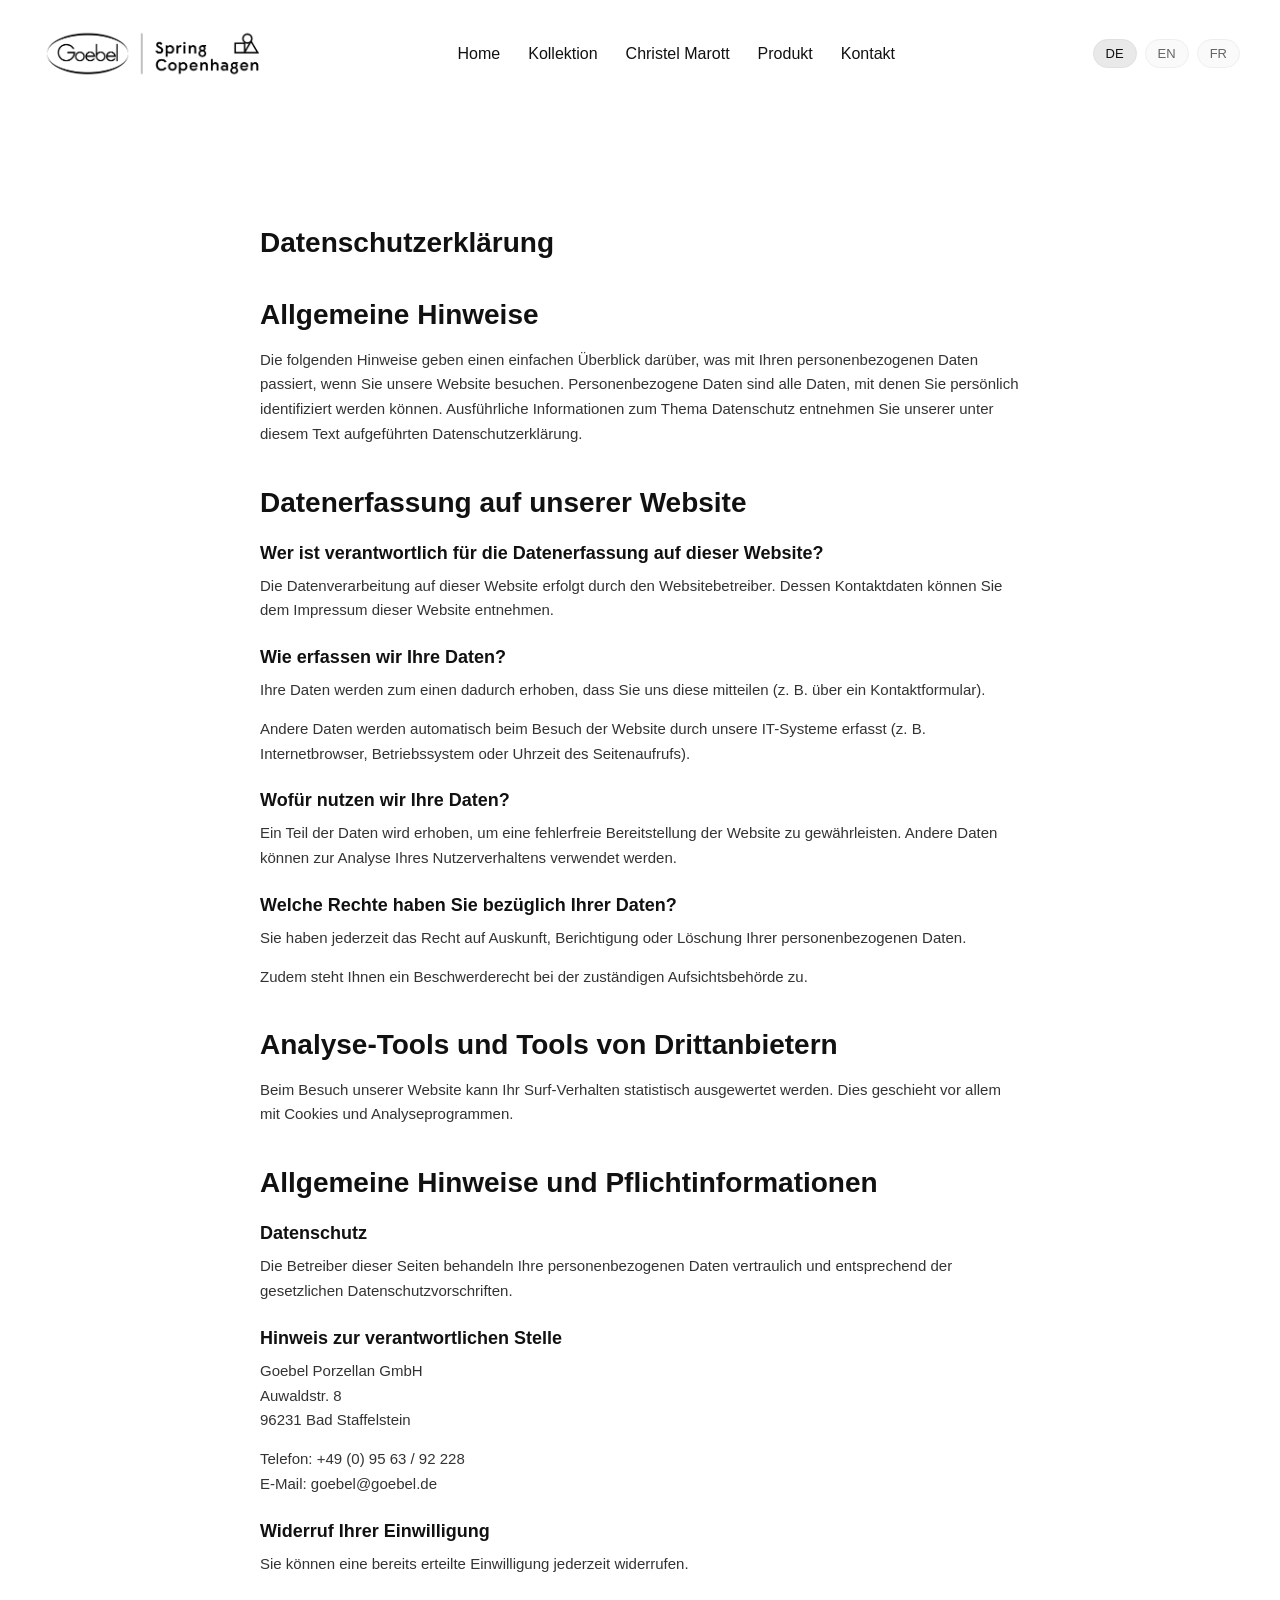
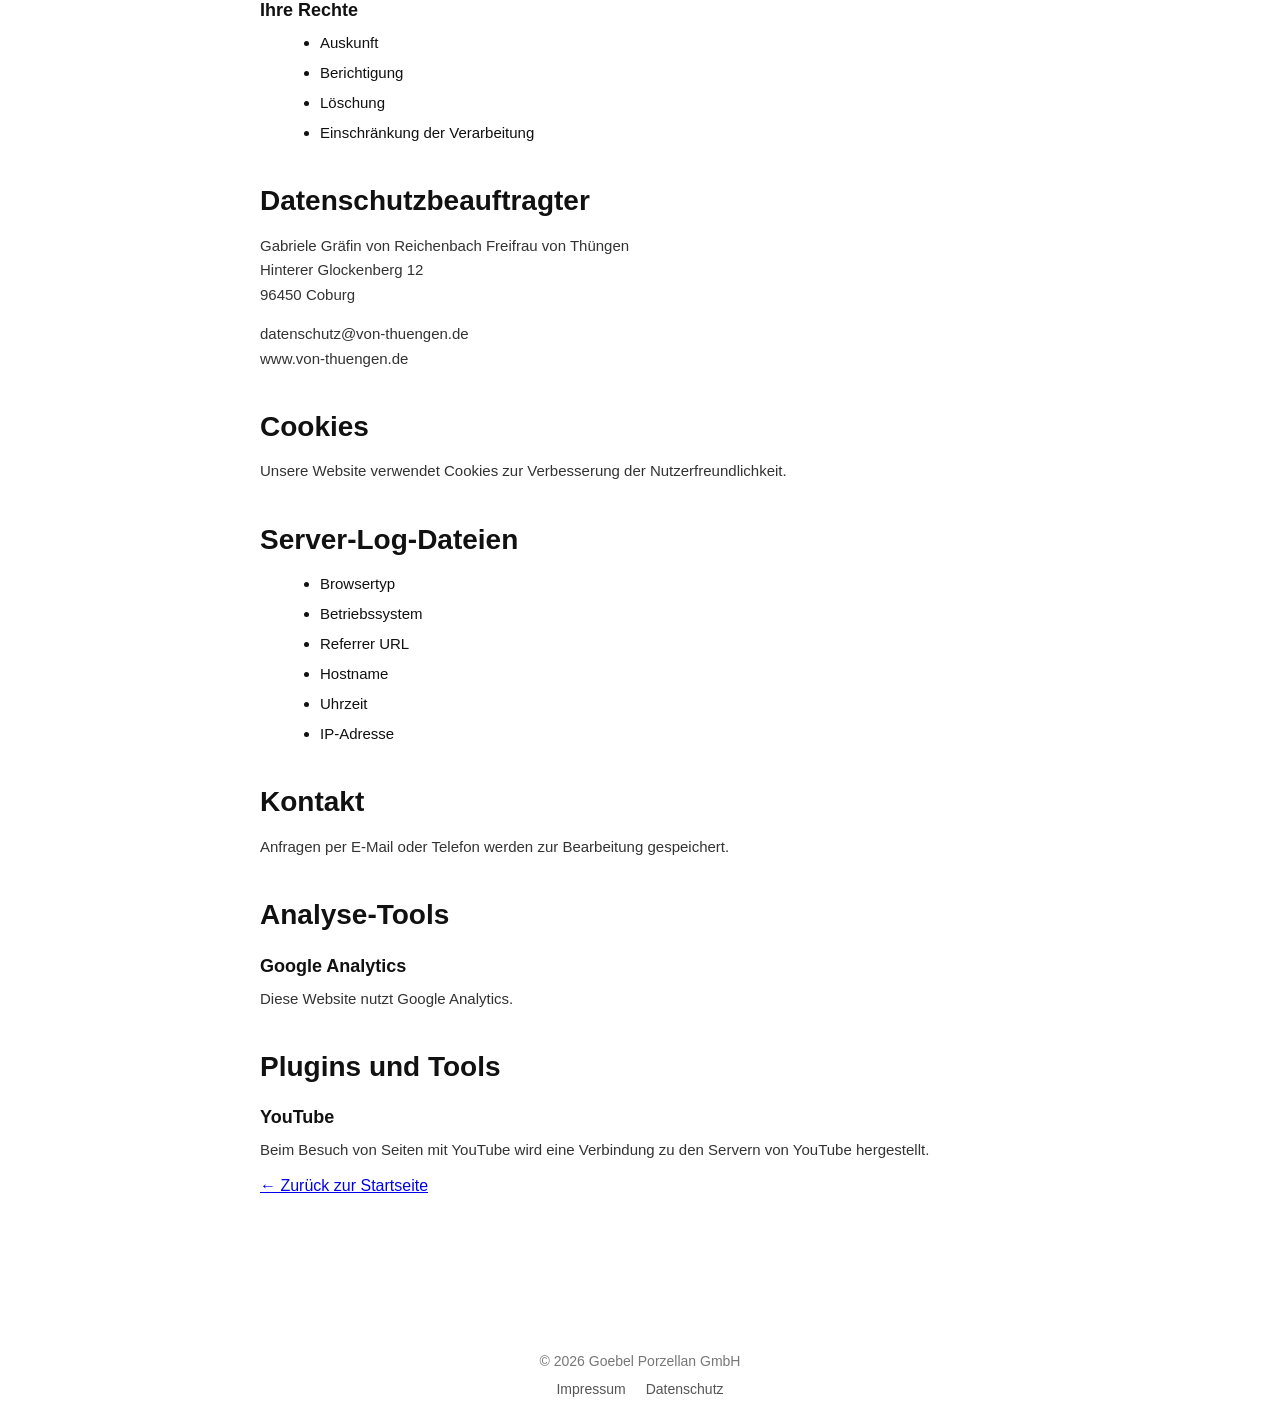
==== commit ab2856b3: "..." ====
--- a/datenschutz.html
+++ b/datenschutz.html
@@ -40,13 +40,14 @@
   <a href="index.html#marott">Christel Marott</a>
   <a href="index.html#produkt">Produkt</a>
   <a href="index.html#kontakt">Kontakt</a>
+
+div class="lang" aria-label="Sprachauswahl">
+      <a href="index.html" class="active" aria-current="page">DE</a>
+      <a href="en/index-en.html">EN</a>
+      <a href="fr/index-fr.html">FR</a>
+    </div>
+
 </nav>
-
-      <div class="lang" aria-label="Sprachauswahl">
-        <a href="index.html" class="active" aria-current="page">DE</a>
-        <a href="en/index-en.html">EN</a>
-        <a href="fr/index-fr.html">FR</a>
-    </div>
 
 <div class="container legal">
 
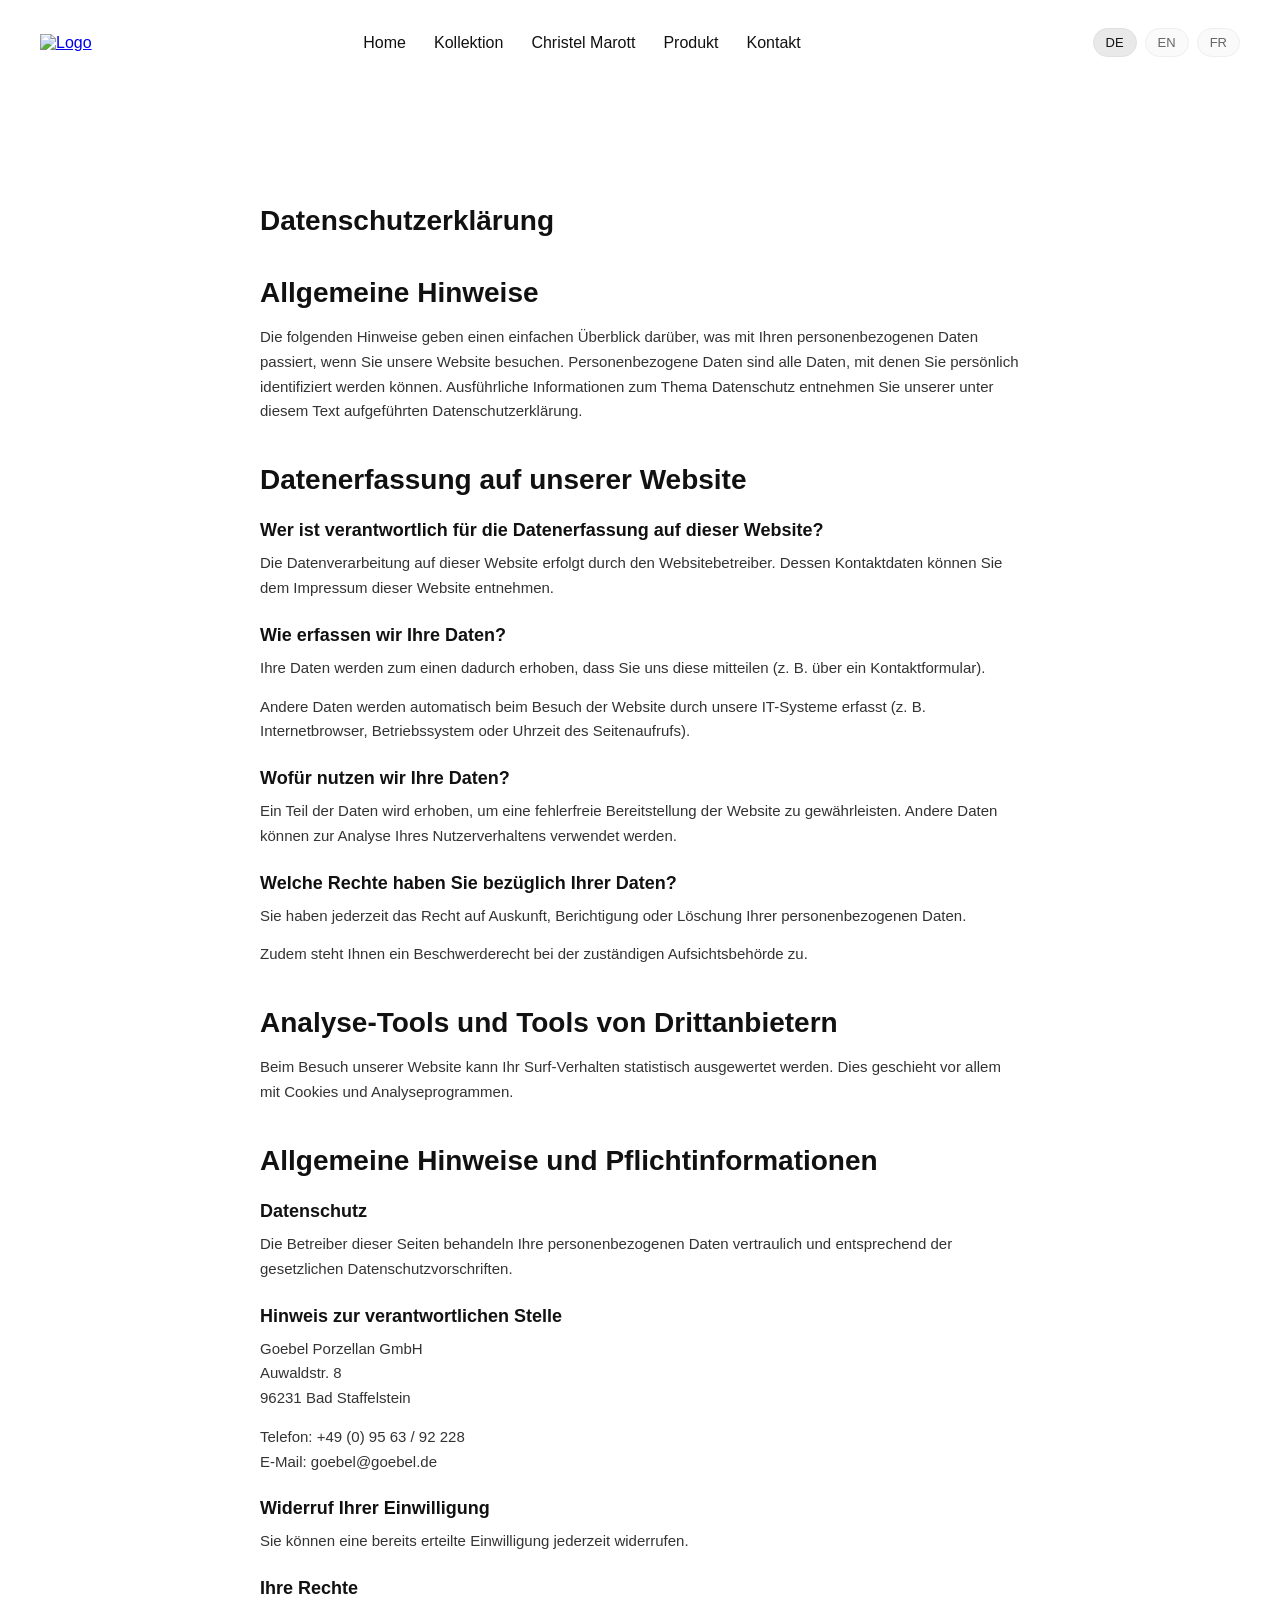
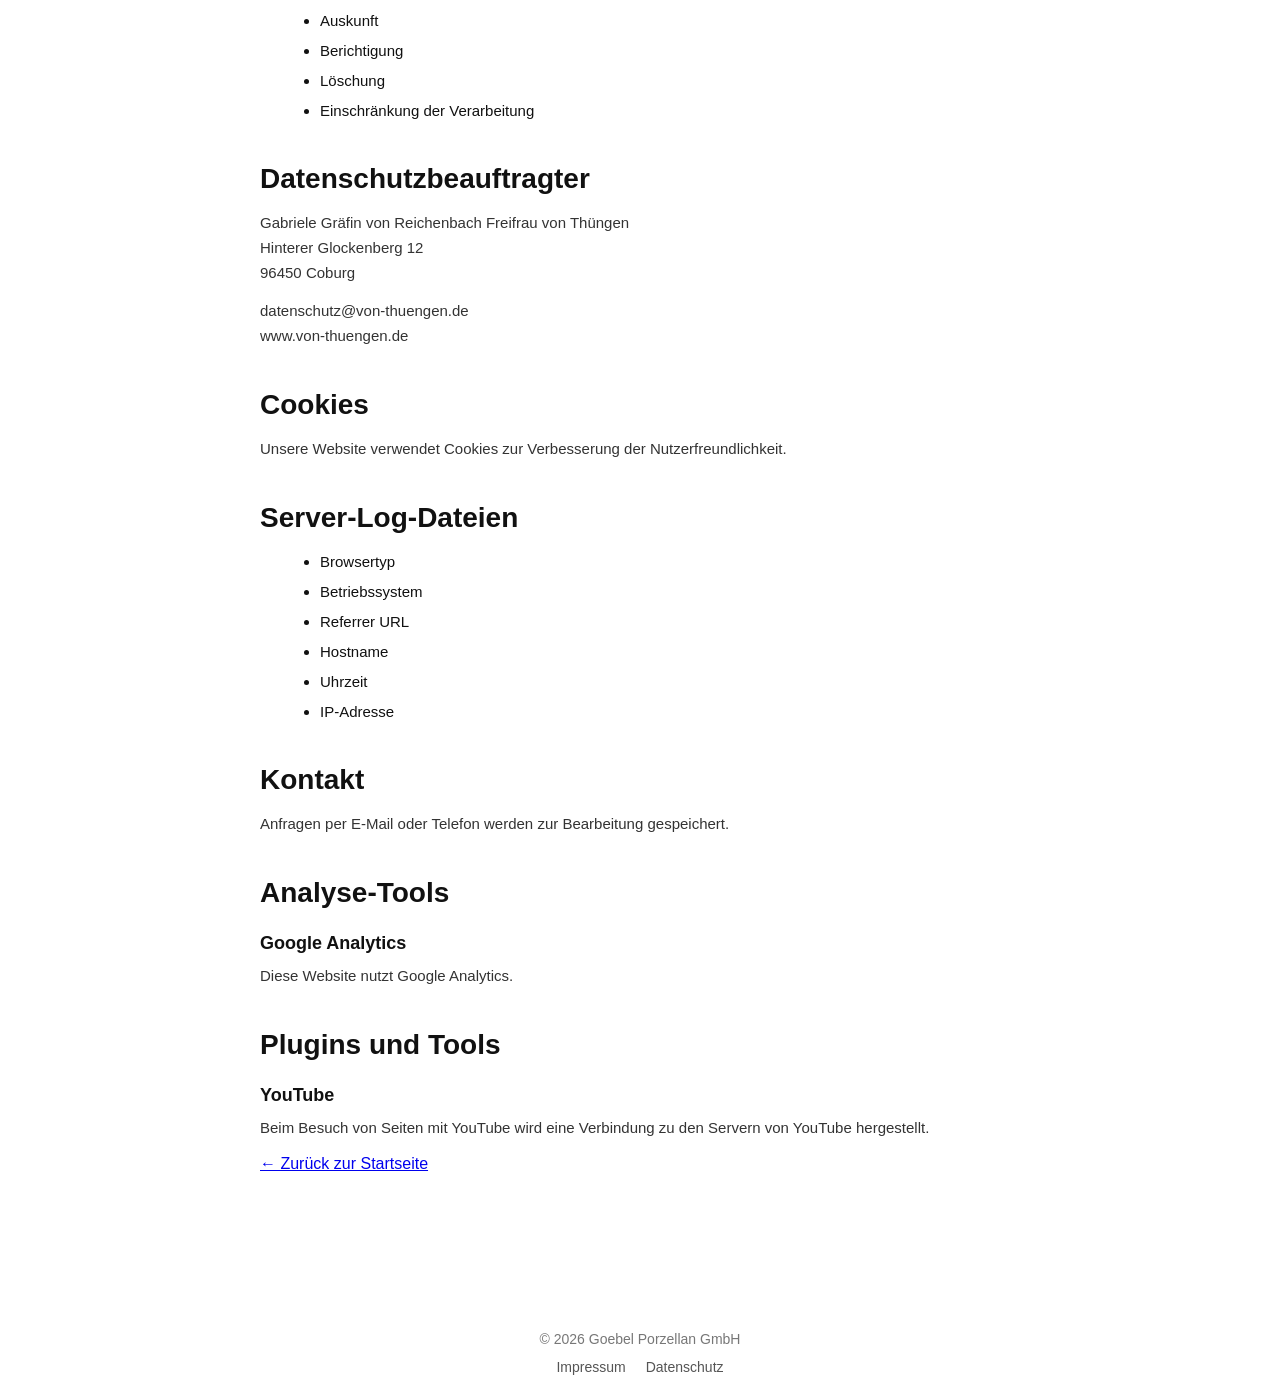
==== commit 8670e478: "Cleanup repository" ====
--- a/datenschutz.html
+++ b/datenschutz.html
@@ -1,205 +1,204 @@
-<!DOCTYPE html>
-<html lang="de">
-<head>
-  <meta charset="UTF-8">
-  <title>Datenschutz</title>
-  <meta name="viewport" content="width=device-width, initial-scale=1.0">
-
-  <link rel="stylesheet" href="style.css">
-</head> 
-
-<body>
-
-<header class="topbar">
-  <div class="logo">
-    <a href="index.html">
-      <img src="assets/images/Spring_Copenhagen-logo.png" alt="Logo">
-    </a>
-  </div>
-
-  <nav class="nav">
-    <a href="index.html#home">Home</a>
-    <a href="index.html#kollektion">Kollektion</a>
-    <a href="index.html#marott">Christel Marott</a>
-    <a href="index.html#produkt">Produkt</a>
-    <a href="index.html#kontakt">Kontakt</a>
-  </nav>
-
-  <div class="lang">
-    <a href="#" class="active">DE</a>
-    <a href="#">EN</a>
-    <a href="#">FR</a>
-  </div>
-
-  <div class="burger" id="burger">☰</div>
-</header>
-
-<nav class="mobile-nav" id="mobileNav">
-  <a href="index.html#home">Home</a>
-  <a href="index.html#kollektion">Kollektion</a>
-  <a href="index.html#marott">Christel Marott</a>
-  <a href="index.html#produkt">Produkt</a>
-  <a href="index.html#kontakt">Kontakt</a>
-
-div class="lang" aria-label="Sprachauswahl">
-      <a href="index.html" class="active" aria-current="page">DE</a>
-      <a href="en/index-en.html">EN</a>
-      <a href="fr/index-fr.html">FR</a>
-    </div>
-
-</nav>
-
-<div class="container legal">
-
-  <h1>Datenschutzerklärung</h1>
-
-  <h2>Allgemeine Hinweise</h2>
-  <p>
-    Die folgenden Hinweise geben einen einfachen Überblick darüber, was mit Ihren personenbezogenen Daten passiert, wenn Sie unsere Website besuchen.
-    Personenbezogene Daten sind alle Daten, mit denen Sie persönlich identifiziert werden können.
-    Ausführliche Informationen zum Thema Datenschutz entnehmen Sie unserer unter diesem Text aufgeführten Datenschutzerklärung.
-  </p>
-
-  <h2>Datenerfassung auf unserer Website</h2>
-
-  <h3>Wer ist verantwortlich für die Datenerfassung auf dieser Website?</h3>
-  <p>
-    Die Datenverarbeitung auf dieser Website erfolgt durch den Websitebetreiber.
-    Dessen Kontaktdaten können Sie dem Impressum dieser Website entnehmen.
-  </p>
-
-  <h3>Wie erfassen wir Ihre Daten?</h3>
-  <p>
-    Ihre Daten werden zum einen dadurch erhoben, dass Sie uns diese mitteilen (z. B. über ein Kontaktformular).
-  </p>
-  <p>
-    Andere Daten werden automatisch beim Besuch der Website durch unsere IT-Systeme erfasst
-    (z. B. Internetbrowser, Betriebssystem oder Uhrzeit des Seitenaufrufs).
-  </p>
-
-  <h3>Wofür nutzen wir Ihre Daten?</h3>
-  <p>
-    Ein Teil der Daten wird erhoben, um eine fehlerfreie Bereitstellung der Website zu gewährleisten.
-    Andere Daten können zur Analyse Ihres Nutzerverhaltens verwendet werden.
-  </p>
-
-  <h3>Welche Rechte haben Sie bezüglich Ihrer Daten?</h3>
-  <p>
-    Sie haben jederzeit das Recht auf Auskunft, Berichtigung oder Löschung Ihrer personenbezogenen Daten.
-  </p>
-  <p>
-    Zudem steht Ihnen ein Beschwerderecht bei der zuständigen Aufsichtsbehörde zu.
-  </p>
-
-  <h2>Analyse-Tools und Tools von Drittanbietern</h2>
-  <p>
-    Beim Besuch unserer Website kann Ihr Surf-Verhalten statistisch ausgewertet werden.
-    Dies geschieht vor allem mit Cookies und Analyseprogrammen.
-  </p>
-
-  <h2>Allgemeine Hinweise und Pflichtinformationen</h2>
-
-  <h3>Datenschutz</h3>
-  <p>
-    Die Betreiber dieser Seiten behandeln Ihre personenbezogenen Daten vertraulich und entsprechend der gesetzlichen Datenschutzvorschriften.
-  </p>
-
-  <h3>Hinweis zur verantwortlichen Stelle</h3>
-  <p>
-    Goebel Porzellan GmbH<br>
-    Auwaldstr. 8<br>
-    96231 Bad Staffelstein
-  </p>
-
-  <p>
-    Telefon: +49 (0) 95 63 / 92 228<br>
-    E-Mail: goebel@goebel.de
-  </p>
-
-  <h3>Widerruf Ihrer Einwilligung</h3>
-  <p>
-    Sie können eine bereits erteilte Einwilligung jederzeit widerrufen.
-  </p>
-
-  <h3>Ihre Rechte</h3>
-  <ul>
-    <li>Auskunft</li>
-    <li>Berichtigung</li>
-    <li>Löschung</li>
-    <li>Einschränkung der Verarbeitung</li>
-  </ul>
-
-  <h2>Datenschutzbeauftragter</h2>
-  <p>
-    Gabriele Gräfin von Reichenbach Freifrau von Thüngen<br>
-    Hinterer Glockenberg 12<br>
-    96450 Coburg
-  </p>
-
-  <p>
-    datenschutz@von-thuengen.de<br>
-    www.von-thuengen.de
-  </p>
-
-  <h2>Cookies</h2>
-  <p>
-    Unsere Website verwendet Cookies zur Verbesserung der Nutzerfreundlichkeit.
-  </p>
-
-  <h2>Server-Log-Dateien</h2>
-  <ul>
-    <li>Browsertyp</li>
-    <li>Betriebssystem</li>
-    <li>Referrer URL</li>
-    <li>Hostname</li>
-    <li>Uhrzeit</li>
-    <li>IP-Adresse</li>
-  </ul>
-
-  <h2>Kontakt</h2>
-  <p>
-    Anfragen per E-Mail oder Telefon werden zur Bearbeitung gespeichert.
-  </p>
-
-  <h2>Analyse-Tools</h2>
-
-  <h3>Google Analytics</h3>
-  <p>
-    Diese Website nutzt Google Analytics.
-  </p>
-
-  <h2>Plugins und Tools</h2>
-
-  <h3>YouTube</h3>
-  <p>
-    Beim Besuch von Seiten mit YouTube wird eine Verbindung zu den Servern von YouTube hergestellt.
-  </p>
-
-  <a class="back" href="index.html">← Zurück zur Startseite</a>
-
-</div>
-
-<footer class="footer">
-  <div class="footer-inner">
-    <p>© 2026 Goebel Porzellan GmbH</p>
-
-    <div class="footer-links">
-      <a href="impressum.html">Impressum</a>
-      <a href="datenschutz.html">Datenschutz</a>
-    </div>
-  </div>
-</footer>
-
-<script>
-  const burger = document.getElementById("burger");
-  const mobileNav = document.getElementById("mobileNav");
-
-  if (burger && mobileNav) {
-    burger.addEventListener("click", () => {
-      mobileNav.classList.toggle("open");
-    });
-  }
-</script>
-
-</body>
+<!DOCTYPE html>
+<html lang="de">
+<head>
+  <meta charset="UTF-8">
+  <title>Datenschutz</title>
+  <meta name="viewport" content="width=device-width, initial-scale=1.0">
+
+  <link rel="stylesheet" href="style.css">
+</head> 
+
+<body>
+
+<header class="topbar">
+  <div class="logo">
+    <a href="index.html">
+      <img src="assets/images/Spring_Copenhagen-logo.png" alt="Logo">
+    </a>
+  </div>
+
+  <nav class="nav">
+    <a href="index.html#home">Home</a>
+    <a href="index.html#kollektion">Kollektion</a>
+    <a href="index.html#marott">Christel Marott</a>
+    <a href="index.html#produkt">Produkt</a>
+    <a href="index.html#kontakt">Kontakt</a>
+  </nav>
+
+  <div class="lang">
+    <a href="#" class="active">DE</a>
+    <a href="#">EN</a>
+    <a href="#">FR</a>
+  </div>
+
+  <div class="burger" id="burger">☰</div>
+</header>
+
+    <nav class="mobile-nav" id="mobileNav" aria-label="Mobile Navigation">
+      <a href="#home">Home</a>
+      <a href="#kollektion">Kollektion</a>
+      <a href="#produkt">Produkt</a>
+      <a href="#marott">Christel Marott</a>
+      <a href="#kontakt">Kontakt</a>
+
+    <div class="lang" aria-label="Sprachauswahl">
+      <a href="index.html" class="active" aria-current="page">DE</a>
+      <a href="en/index-en.html">EN</a>
+      <a href="fr/index-fr.html">FR</a>
+    </div>
+</nav>
+
+<div class="container legal">
+
+  <h1>Datenschutzerklärung</h1>
+
+  <h2>Allgemeine Hinweise</h2>
+  <p>
+    Die folgenden Hinweise geben einen einfachen Überblick darüber, was mit Ihren personenbezogenen Daten passiert, wenn Sie unsere Website besuchen.
+    Personenbezogene Daten sind alle Daten, mit denen Sie persönlich identifiziert werden können.
+    Ausführliche Informationen zum Thema Datenschutz entnehmen Sie unserer unter diesem Text aufgeführten Datenschutzerklärung.
+  </p>
+
+  <h2>Datenerfassung auf unserer Website</h2>
+
+  <h3>Wer ist verantwortlich für die Datenerfassung auf dieser Website?</h3>
+  <p>
+    Die Datenverarbeitung auf dieser Website erfolgt durch den Websitebetreiber.
+    Dessen Kontaktdaten können Sie dem Impressum dieser Website entnehmen.
+  </p>
+
+  <h3>Wie erfassen wir Ihre Daten?</h3>
+  <p>
+    Ihre Daten werden zum einen dadurch erhoben, dass Sie uns diese mitteilen (z. B. über ein Kontaktformular).
+  </p>
+  <p>
+    Andere Daten werden automatisch beim Besuch der Website durch unsere IT-Systeme erfasst
+    (z. B. Internetbrowser, Betriebssystem oder Uhrzeit des Seitenaufrufs).
+  </p>
+
+  <h3>Wofür nutzen wir Ihre Daten?</h3>
+  <p>
+    Ein Teil der Daten wird erhoben, um eine fehlerfreie Bereitstellung der Website zu gewährleisten.
+    Andere Daten können zur Analyse Ihres Nutzerverhaltens verwendet werden.
+  </p>
+
+  <h3>Welche Rechte haben Sie bezüglich Ihrer Daten?</h3>
+  <p>
+    Sie haben jederzeit das Recht auf Auskunft, Berichtigung oder Löschung Ihrer personenbezogenen Daten.
+  </p>
+  <p>
+    Zudem steht Ihnen ein Beschwerderecht bei der zuständigen Aufsichtsbehörde zu.
+  </p>
+
+  <h2>Analyse-Tools und Tools von Drittanbietern</h2>
+  <p>
+    Beim Besuch unserer Website kann Ihr Surf-Verhalten statistisch ausgewertet werden.
+    Dies geschieht vor allem mit Cookies und Analyseprogrammen.
+  </p>
+
+  <h2>Allgemeine Hinweise und Pflichtinformationen</h2>
+
+  <h3>Datenschutz</h3>
+  <p>
+    Die Betreiber dieser Seiten behandeln Ihre personenbezogenen Daten vertraulich und entsprechend der gesetzlichen Datenschutzvorschriften.
+  </p>
+
+  <h3>Hinweis zur verantwortlichen Stelle</h3>
+  <p>
+    Goebel Porzellan GmbH<br>
+    Auwaldstr. 8<br>
+    96231 Bad Staffelstein
+  </p>
+
+  <p>
+    Telefon: +49 (0) 95 63 / 92 228<br>
+    E-Mail: goebel@goebel.de
+  </p>
+
+  <h3>Widerruf Ihrer Einwilligung</h3>
+  <p>
+    Sie können eine bereits erteilte Einwilligung jederzeit widerrufen.
+  </p>
+
+  <h3>Ihre Rechte</h3>
+  <ul>
+    <li>Auskunft</li>
+    <li>Berichtigung</li>
+    <li>Löschung</li>
+    <li>Einschränkung der Verarbeitung</li>
+  </ul>
+
+  <h2>Datenschutzbeauftragter</h2>
+  <p>
+    Gabriele Gräfin von Reichenbach Freifrau von Thüngen<br>
+    Hinterer Glockenberg 12<br>
+    96450 Coburg
+  </p>
+
+  <p>
+    datenschutz@von-thuengen.de<br>
+    www.von-thuengen.de
+  </p>
+
+  <h2>Cookies</h2>
+  <p>
+    Unsere Website verwendet Cookies zur Verbesserung der Nutzerfreundlichkeit.
+  </p>
+
+  <h2>Server-Log-Dateien</h2>
+  <ul>
+    <li>Browsertyp</li>
+    <li>Betriebssystem</li>
+    <li>Referrer URL</li>
+    <li>Hostname</li>
+    <li>Uhrzeit</li>
+    <li>IP-Adresse</li>
+  </ul>
+
+  <h2>Kontakt</h2>
+  <p>
+    Anfragen per E-Mail oder Telefon werden zur Bearbeitung gespeichert.
+  </p>
+
+  <h2>Analyse-Tools</h2>
+
+  <h3>Google Analytics</h3>
+  <p>
+    Diese Website nutzt Google Analytics.
+  </p>
+
+  <h2>Plugins und Tools</h2>
+
+  <h3>YouTube</h3>
+  <p>
+    Beim Besuch von Seiten mit YouTube wird eine Verbindung zu den Servern von YouTube hergestellt.
+  </p>
+
+  <a class="back" href="index.html">← Zurück zur Startseite</a>
+
+</div>
+
+<footer class="footer">
+  <div class="footer-inner">
+    <p>© 2026 Goebel Porzellan GmbH</p>
+
+    <div class="footer-links">
+      <a href="impressum.html">Impressum</a>
+      <a href="datenschutz.html">Datenschutz</a>
+    </div>
+  </div>
+</footer>
+
+<script>
+  const burger = document.getElementById("burger");
+  const mobileNav = document.getElementById("mobileNav");
+
+  if (burger && mobileNav) {
+    burger.addEventListener("click", () => {
+      mobileNav.classList.toggle("open");
+    });
+  }
+</script>
+
+</body>
 </html>
--- a/style.css
+++ b/style.css
@@ -1,1117 +1,1117 @@
-<style>
-@font-face {
-  font-family: 'Outfit';
-  src: url('assets/fonts/outfit/Outfit-VariableFont_wght.woff2') format('woff2');
-  font-weight: 300 700;
-  font-style: normal;
-  font-display: swap;
-}
-* {
-  box-sizing: border-box;
-}
-
-html {
-  scroll-behavior: smooth;
-}
-
-body {
-  margin: 0;
-  font-family: 'Outfit', sans-serif;
-  background: #fff;
-  color: #111;
-}
-
-section {
-  scroll-margin-top: 100px;
-}
-
-/* =========================
-   TOPBAR / NAVIGATION
-========================= */
-
-.topbar {
-  min-height: 80px;
-  display: flex;
-  align-items: center;
-  justify-content: space-between;
-  padding: 28px 40px;
-  position: sticky;
-  top: 0;
-  z-index: 1000;
-  background: rgba(255, 255, 255, 0.9);
-  backdrop-filter: blur(6px);
-  box-shadow: none;
-  box-sizing: border-box;
-}
-
-.logo img {
-  max-width: 240px;
-  height: auto;
-  display: block;
-}
-
-.nav {
-  display: none;
-  gap: 28px;
-  align-items: center;
-}
-
-.nav a {
-  text-decoration: none;
-  color: #111;
-  font-size: 16px;
-}
-
-.nav a:hover {
-  opacity: 0.6;
-}
-
-.burger {
-  font-size: 24px;
-  background: #fff;
-  border: none;
-  padding: 6px 10px;
-  cursor: pointer;
-  color: #111;
-}
-
-.lang {
-  display: flex;
-  gap: 8px;
-  margin-left: 20px;
-  font-size: 12px;
-  color: #666;
-}
-
-.lang a {
-  display: inline-flex;
-  align-items: center;
-  justify-content: center;
-  padding: 6px 12px;
-  border-radius: 999px;
-  font-size: 13px;
-  color: #666;
-  text-decoration: none;
-  background: #fafafa;
-  border: 1px solid #eee;
-  transition: all 0.2s ease;
-}
-
-.lang a:hover {
-  background: #f0f0f0;
-  color: #111;
-}
-
-.lang a.active {
-  background: #e9e9e9;
-  color: #111;
-  border-color: #e0e0e0;
-}
-
-/* Mobile navigation */
-.mobile-nav {
-  display: none;
-  position: fixed;
-  top: 100px;
-  left: 0;
-  right: 0;
-  z-index: 999;
-  flex-direction: column;
-  align-items: center;
-  gap: 16px;
-  padding: 32px 20px 24px;
-  background: #fff;
-  border-bottom: 1px solid #eee;
-}
-
-.mobile-nav.open {
-  display: flex;
-}
-
-.mobile-nav a,
-.mobile-nav a:visited,
-.mobile-nav a:hover,
-.mobile-nav a:active {
-  display: block;
-  text-decoration: none;
-  color: #111;
-  font-size: 16px;
-}
-
-.mobile-nav .lang {
-  margin-top: 20px;
-  display: flex;
-  justify-content: center;
-  gap: 10px;
-  width: 100%;
-  margin-left: auto;
-  margin-right: auto;
-}
-
-.mobile-nav .lang a {
-  display: flex;
-  align-items: center;
-  justify-content: center;
-  padding: 0 10px;
-  font-size: 14px;
-  line-height: 1;
-  border-radius: 999px;
-  border: 1px solid #ddd;
-  width: auto;
-  height: 36px;
-  min-width: 90px;
-}
-
-.mobile-nav .lang a.active {
-  background: #e8e8e8;
-  color: #111;
-}
-
-/* MOBILE — muss ganz unten stehen */
-@media (max-width: 768px) {
-  .topbar {
-    padding: 14px 10px;
-    min-height: 72px;
-  }
-
-  .logo img {
-    max-width: 150px;
-  }
-
-  .topbar > .lang {
-    display: none;
-  }
-
-  .burger {
-    font-size: 22px;
-    padding: 4px 6px;
-  }
-
-  .mobile-nav {
-    top: 72px;
-  }
-
-  .mobile-nav .lang {
-    display: flex;
-  }
-}
-
-/* =========================
-   GLOBAL TYPOGRAPHY
-========================= */
-
-h2 {
-  font-size: 42px;
-  line-height: 1.15;
-  margin: 0 0 24px;
-  font-weight: 600;
-  text-align: center;
-}
-
-section p {
-  max-width: 600px;
-  margin: 0 auto;
-}
-
-/* =========================
-   BUTTONS
-========================= */
-
-.btn {
-  display: inline-block;
-  background: #666;
-  color: #fff;
-  padding: 12px 24px;
-  text-decoration: none;
-  border-radius: 4px;
-  margin-bottom: 32px;
-  border: 0;
-  cursor: pointer;
-  font-family: inherit;
-  font-size: 14px;
-  transition: background 0.2s ease, color 0.2s ease, transform 0.1s ease;
-}
-
-.btn:hover {
-  background: #555;
-  color: #fff;
-}
-
-.btn:active {
-  background: #888;
-  color: #fff;
-}
-
-.btn--primary,
-.btn--ghost {
-  background: #1f1f1f;
-  color: #fff;
-  border: none;
-}
-
-.btn--ghost {
-  background: transparent;
-  border: 1px solid #ddd;
-  color: #000;
-}
-
-/* =========================
-   HERO INTRO
-========================= */
-
-.hero {
-  background: #000;
-  color: #fff;
-  text-align: center;
-  padding: 60px 20px 0;
-}
-
-.hero h1 {
-  font-size: 64px;
-  margin: 0;
-  line-height: 1;
-}
-
-.hero p {
-  color: #ffffff;
-  margin: 10px 0 20px;
-  font-size: 16px;
-}
-
-.hero-content {
-  padding-bottom: 20px;
-}
-
-.hero-image {
-  height: 400px;
-  display: flex;
-  justify-content: center;
-  align-items: flex-end;
-  position: relative;
-}
-
-.hero-image img {
-  max-height: 100%;
-  max-width: 100%;
-  display: block;
-}
-
-.hero-btn {
-  position: absolute;
-  top: 45%;
-  left: 50%;
-  transform: translate(-50%, -50%);
-  margin: 0;
-}
-
-.hero-btn:hover {
-  background: #343434;
-  transform: translate(-50%, -50%) scale(1.01);
-}
-
-.hero-overlay h1,
-.hero-overlay p {
-  text-shadow: 0 2px 10px rgba(0, 0, 0, 0.6);
-}
-
-/* =========================
-   HERO SLIDER
-========================= */
-
-.hero-slider {
-  position: relative;
-  height: clamp(420px, 60vh, 700px);
-  overflow: hidden;
-}
-
-.hero-slide {
-  position: absolute;
-  inset: 0;
-  opacity: 0;
-  transition: opacity 1s ease;
-}
-
-.hero-slide.is-active {
-  opacity: 1;
-}
-
-.hero-slide img {
-  width: 100%;
-  height: 100%;
-  object-fit: cover;
-}
-
-.hero-overlay {
-  position: absolute;
-  inset: 0;
-  z-index: 2;
-  display: flex;
-  flex-direction: column;
-  align-items: center;
-  justify-content: flex-start;
-  text-align: center;
-  color: #fff;
-  padding: 70px 20px 20px;
-  gap: 14px;
-}
-
-.hero-overlay::before {
-  content: "";
-  position: absolute;
-  inset: 0;
-  background: linear-gradient(
-    to bottom,
-    rgba(0, 0, 0, 0.6) 0%,
-    rgba(0, 0, 0, 0.25) 40%,
-    rgba(0, 0, 0, 0) 100%
-  );
-  z-index: -1;
-}
-
-.hero-overlay p {
-  margin: 0;
-}
-
-.hero-arrow {
-  display: none;
-}
-
-/* =========================
-   IMAGE BLOCK
-========================= */
-
-.image-block {
-  height: 600px;
-  background: #000;
-  overflow: hidden;
-}
-
-.image-block img {
-  width: 100%;
-  height: 100%;
-  object-fit: cover;
-  display: block;
-  object-position: 50% 40%;
-}
-
-/* =========================
-   TEXT / COLLECTION SECTIONS
-========================= */
-
-.page {
-  max-width: 1200px;
-  margin: 0 auto;
-}
-
-.container {
-  max-width: 800px;
-  margin: 120px auto;
-  padding: 0 20px;
-  text-align: left;
-}
-
-.text-section,
-.collection-section {
-  padding: 56px 20px;
-  max-width: 1100px;
-  margin: 0 auto;
-}
-
-.text-section {
-  text-align: center;
-  max-width: 600px;
-}
-
-.text-section p {
-  font-size: 18px;
-  line-height: 1.7;
-  color: #444;
-  margin: 0 0 18px;
-}
-
-.filters {
-  display: grid;
-  grid-template-columns: 1fr;
-  gap: 12px;
-  margin-bottom: 32px;
-}
-
-.filters select,
-.filters button {
-  width: 100%;
-  min-height: 46px;
-  border: 1px solid #ddd;
-  border-radius: 4px;
-  background: #fff;
-  padding: 0 14px;
-  font-family: inherit;
-  font-size: 14px;
-}
-
-.filters button {
-  background: #111;
-  color: #fff;
-  cursor: pointer;
-}
-
-.collection-grid {
-  display: grid;
-  grid-template-columns: repeat(2, 1fr);
-  gap: 24px 20px;
-}
-
-.collection-card {
-  text-align: center;
-  border-radius: 0;
-  overflow: hidden;
-  background: #fff;
-  border: 1px solid #eee;
-  transition: transform 0.2s ease, box-shadow 0.2s ease;
-}
-
-.collection-card:hover {
-  transform: translateY(-4px);
-  box-shadow: 0 10px 30px rgba(0, 0, 0, 0.08);
-}
-
-.collection-card.hidden {
-  display: none;
-}
-
-.collection-card-image img {
-  width: 98%;
-  height: 98%;
-  object-fit: contain;
-}
-
-.collection-card-image img {
-  width: 100%;
-  height: 100%;
-  object-fit: cover;
-}
-
-.collection-card:hover .collection-card-image img {
-  transform: scale(1.04);
-}
-
-.collection-card h3 {
-  font-size: 18px;
-  margin: 14px 0 6px;
-  padding: 0 16px;
-  font-weight: 500;
-}
-
-.collection-card p {
-  margin: 0 0 18px;
-  padding: 0 16px;
-  color: #555;
-  line-height: 1.5;
-  font-size: 15px;
-}
-
-.element-label {
-  display: inline-flex;
-  align-items: center;
-  justify-content: center;
-  width: 100px;
-  min-height: 28px;
-  padding: 6px 12px;
-  border-radius: 999px;
-  font-size: 12px;
-  font-weight: 600;
-  margin: 12px auto 8px;
-  color: #fff;
-}
-
-.element-feuer {
-  background: #7a1f2b;
-}
-
-.element-wasser {
-  background: #1f355e;
-}
-
-.element-luft {
-  background: #8a8f98;
-}
-
-.element-erde {
-  background: #6b4a32;
-}
-
-/* =========================
-   CONTENT SLIDER
-========================= */
-
-.slider-section {
-  padding: 56px 20px;
-}
-
-.slider {
-  width: 100%;
-  overflow: hidden;
-  position: relative;
-  margin-bottom: 0;
-}
-
-.slides {
-  display: flex;
-  transition: transform 0.8s ease;
-}
-
-.slide {
-  min-width: 100%;
-  width: 100%;
-  display: block;
-}
-
-.slider-text {
-  max-width: 700px;
-  margin: 0 auto;
-  text-align: center;
-}
-
-.slider-text h2 {
-  max-width: 600px;
-  margin: 32px auto 14px;
-}
-
-.slider-text p {
-  color: #555;
-  line-height: 1.6;
-  max-width: 600px;
-  margin: 0 auto;
-  text-align: center;
-}
-
-.slider-btn {
-  position: absolute;
-  top: 50%;
-  transform: translateY(-50%);
-  width: 44px;
-  height: 44px;
-  border: none;
-  border-radius: 50%;
-  background: rgba(0, 0, 0, 0.5);
-  color: #fff;
-  font-size: 24px;
-  line-height: 1;
-  display: flex;
-  align-items: center;
-  justify-content: center;
-  cursor: pointer;
-  z-index: 10;
-  transition: background 0.2s ease;
-}
-
-.slider-btn:hover {
-  background: rgba(0, 0, 0, 0.7);
-}
-
-.slider-btn.prev {
-  left: 16px;
-}
-
-.slider-btn.next {
-  right: 16px;
-}
-
-/* =========================
-   CONTACT TEAM
-========================= */
-
-.contact-team {
-  padding: 48px 0 16px;
-}
-
-.contact-team__grid {
-  display: grid;
-  gap: 32px;
-}
-
-.contact-card {
-  border-radius: 0;
-  overflow: hidden;
-  background: #fff;
-  border: 1px solid #eee;
-  transition: transform 0.2s ease, box-shadow 0.2s ease;
-}
-
-.contact-card:hover {
-  transform: translateY(-4px);
-  box-shadow: 0 10px 30px rgba(0, 0, 0, 0.08);
-}
-
-.contact-card__image img {
-  width: 100%;
-  height: 240px;
-  object-fit: cover;
-  display: block;
-}
-
-.contact-card__content {
-  padding: 20px;
-}
-
-.contact-card__region {
-  color: #888;
-}
-
-.contact-card__content h3 {
-  font-size: 20px;
-  margin: 0 0 4px;
-}
-
-.contact-card__role {
-  font-size: 14px;
-  color: #666;
-  margin-bottom: 16px;
-}
-
-.contact-card__actions {
-  display: flex;
-  gap: 10px;
-  flex-wrap: wrap;
-}
-
-.contact-card .btn {
-  background: #1f1f1f;
-  color: #fff;
-  border: none;
-}
-
-/* =========================
-   GALLERY
-========================= */
-
-.gallery-section {
-  margin-top: 60px;
-}
-
-.gallery-grid {
-  display: grid;
-  grid-template-columns: 1fr 1fr;
-  gap: 12px;
-}
-
-.gallery-grid img {
-  width: 100%;
-  height: 100%;
-  aspect-ratio: 1 / 1;
-  object-fit: cover;
-  display: block;
-}
-
-.gallery-grid img:nth-child(3) {
-  grid-column: span 2;
-  aspect-ratio: 2 / 1;
-}
-
-.gallery-content {
-  margin-top: 60px;
-  text-align: center;
-}
-
-.gallery-content p {
-  color: #555;
-  line-height: 1.6;
-}
-
-.gallery-grid {
-  display: grid;
-  grid-template-columns: 1fr 1fr;
-  gap: 12px;
-
-  max-width: 800px;   /* 👈 NEU */
-  margin: 0 auto;     /* 👈 NEU */
-}
-
-@media (min-width: 1024px) {
-  .gallery-grid {
-    max-width: 700px;
-  }
-}
-
-/* =========================
-   LIGHTBOX
-========================= */
-
-.lightbox-trigger {
-  display: flex;
-  width: 100%;
-  height: 100%;
-  border: 0;
-  padding: 0;
-  background: none;
-  cursor: zoom-in;
-}
-
-.lightbox {
-  position: fixed !important;
-  top: 0 !important;
-  left: 0 !important;
-  width: 100vw !important;
-  height: 100dvh !important;
-  z-index: 99999 !important;
-  display: none;
-  align-items: center;
-  justify-content: center;
-  padding: 20px;
-  box-sizing: border-box;
-  background: rgba(0, 0, 0, 0.85);
-}
-
-.lightbox.is-open {
-  display: flex !important;
-}
-
-.lightbox__image {
-  max-width: 100% !important;
-  max-height: calc(100dvh - 80px) !important;
-  width: auto !important;
-  height: auto !important;
-  object-fit: contain !important;
-  display: block;
-  border-radius: 16px;
-}
-
-.lightbox__close {
-  position: fixed !important;
-  top: 16px;
-  right: 16px;
-  z-index: 100000;
-  width: 44px;
-  height: 44px;
-  border: 0;
-  border-radius: 50%;
-  background: #fff;
-  color: #000;
-  font-size: 28px;
-  cursor: pointer;
-}
-
-/* =========================
-   REVEAL ANIMATION
-========================= */
-
-main > section,
-.collection-card,
-.contact-card,
-.text-block,
-.image-block {
-  opacity: 0;
-  transform: translateY(24px);
-  transition: opacity 0.8s ease, transform 0.8s cubic-bezier(0.22, 1, 0.36, 1);
-  will-change: opacity, transform;
-}
-
-main > section.is-visible,
-.collection-card.is-visible,
-.contact-card.is-visible,
-.text-block.is-visible,
-.image-block.is-visible {
-  opacity: 1;
-  transform: translateY(0);
-}
-
-.collection-card.is-visible:nth-child(2n) {
-  transition-delay: 0.06s;
-}
-
-.collection-card.is-visible:nth-child(3n) {
-  transition-delay: 0.12s;
-}
-
-/* =========================
-   FOOTER
-========================= */
-
-.footer {
-  background: #fff;
-  padding: 24px 20px;
-  margin-top: 32px;
-}
-
-.footer-inner {
-  max-width: 1100px;
-  margin: 0 auto;
-  text-align: center;
-}
-
-.footer p {
-  font-size: 14px;
-  color: #777;
-  margin-bottom: 12px;
-}
-
-.footer-links {
-  display: flex;
-  justify-content: center;
-  gap: 20px;
-}
-
-.footer-links a {
-  text-decoration: none;
-  font-size: 14px;
-  color: #555;
-}
-
-.footer-links a:hover {
-  color: #111;
-}
-
-/* =========================
-   SCROLL TOP BUTTON
-========================= */
-
-#scrollTopBtn {
-  position: fixed;
-  bottom: 20px;
-  right: 20px;
-  width: 44px;
-  height: 44px;
-  border-radius: 50%;
-  border: none;
-  background: #111;
-  color: #fff;
-  font-size: 18px;
-  cursor: pointer;
-  display: none;
-  z-index: 1000;
-}
-
-#scrollTopBtn:hover {
-  background: #333;
-}
-
-/* =========================
-   TABLET / DESKTOP
-========================= */
-
-@media (min-width: 768px) {
-  .nav {
-    display: flex;
-  }
-
-  .burger {
-    display: none;
-  }
-
-  .hero h1 {
-    font-size: 88px;
-  }
-
-  .hero p {
-    font-size: 18px;
-  }
-
-  .filters {
-    grid-template-columns: repeat(4, 1fr);
-    align-items: end;
-  }
-
-  .collection-grid {
-    grid-template-columns: repeat(4, minmax(0, 1fr));
-  }
-
-  .slider-text {
-    text-align: center;
-  }
-
-  .hero-arrow {
-    position: absolute;
-    top: 50%;
-    transform: translateY(-50%);
-    z-index: 3;
-    display: flex;
-    align-items: center;
-    justify-content: center;
-    width: 44px;
-    height: 44px;
-    border-radius: 50%;
-    border: 0;
-    background: rgba(255, 255, 255, 0.8);
-    backdrop-filter: blur(4px);
-    font-size: 28px;
-    cursor: pointer;
-  }
-
-  .hero-arrow--prev {
-    left: 20px;
-  }
-
-  .hero-arrow--next {
-    right: 20px;
-  }
-
-  .contact-team__grid {
-    grid-template-columns: repeat(2, 1fr);
-  }
-}
-
-@media (min-width: 1024px) {
-  .contact-team__grid {
-    gap: 40px;
-  }
-}
-
-/* =========================
-   MOBILE
-========================= */
-
-@media (max-width: 768px) {
-  h2,
-  .text-section h2,
-  .collection-section h2,
-  .slider-text h2,
-  section h2,
-  .container h2 {
-    font-size: 28px !important;
-    line-height: 1.2 !important;
-  }
-
-  .slider-btn {
-    display: none;
-  }
-}
-
-@media (min-width: 769px) {
-  .mobile-nav {
-    display: none !important;
-  }
-
-  .burger {
-    display: none !important;
-  }
-}
-/* =========================
-   LEGAL PAGES (Impressum / Datenschutz)
-========================= */
-
-/* LEGAL FORCE LEFT ALIGN */
-.container,
-.container * {
-  text-align: left !important;
-}
-/* H1 = Titel */
-.container h1 {
-  font-size: 28px;
-  font-weight: 600;
-  margin: 0 0 24px;
-}
-
-/* H2 = Hauptabschnitte (gleich groß wie H1) */
-.container h2 {
-  font-size: 28px;
-  font-weight: 600;
-  margin: 40px 0 16px;
-}
-
-/* H3 = Unterpunkte */
-.container h3 {
-  font-size: 18px;
-  font-weight: 600;
-  margin: 24px 0 10px;
-}
-
-/* Fließtext */
-.container p {
-  font-size: 15px;
-  line-height: 1.65;
-  margin: 0 0 14px;
-  color: #333;
-}
-
-/* Listen */
-.container ul {
-  margin: 10px 0 20px 20px;
-}
-
-.container li {
-  margin-bottom: 6px;
-  font-size: 15px;
-  line-height: 1.6;
-}
-
-.footer-social {
-  display: flex;
-  justify-content: center;
-  gap: 16px;
-  margin-top: 16px;
-}
-
-.footer-social a {
-  width: 36px;
-  height: 36px;
-
-  display: flex;
-  align-items: center;
-  justify-content: center;
-
-  border-radius: 50%;
-  background: #111;
-
-  transition: background 0.2s ease;
-}
-
-.footer-social svg {
-  width: 18px;
-  height: 18px;
-  fill: #fff;
-}
-
-/* Hover → nur Farbe ändern */
-.footer-social a:hover {
-  background: #777;
-}
-
-/* Active → optional minimal */
-.footer-social a:active {
-  background: #555;
-}
-
-.footer-social-title {
-  text-align: center;
-  font-size: 14px;
-  color: #666;
-  margin-top: 20px;
-  margin-bottom: 8px;
-  letter-spacing: 0.02em;
-}
-
-.footer-social a[aria-label="LinkedIn"] svg {
-  transform: scaleX(1.2);
-}
-
-#kontakt .container {
-  margin: 0 auto;
-}
-
-.text-section,
-.slider-text,
-.gallery-content {
-  opacity: 0;
-  transform: translateY(30px);
-  transition:
-    opacity 0.9s ease,
-    transform 0.9s cubic-bezier(.22,1,.36,1);
-}
-
-/* sichtbar */
-.text-section.is-visible,
-.slider-text.is-visible,
-.gallery-content.is-visible {
-  opacity: 1;
-  transform: translateY(0);
-}
-
-.collection-card p.product-size {
-  font-size: 12px;
-  color: #999;
-  margin-top: -10px;
-  margin-bottom: 16px;
-  line-height: 1.4;
-  padding: 0 16px;
-}
-
+<style>
+@font-face {
+  font-family: 'Outfit';
+  src: url('assets/fonts/outfit/Outfit-VariableFont_wght.woff2') format('woff2');
+  font-weight: 300 700;
+  font-style: normal;
+  font-display: swap;
+}
+* {
+  box-sizing: border-box;
+}
+
+html {
+  scroll-behavior: smooth;
+}
+
+body {
+  margin: 0;
+  font-family: 'Outfit', sans-serif;
+  background: #fff;
+  color: #111;
+}
+
+section {
+  scroll-margin-top: 100px;
+}
+
+/* =========================
+   TOPBAR / NAVIGATION
+========================= */
+
+.topbar {
+  min-height: 80px;
+  display: flex;
+  align-items: center;
+  justify-content: space-between;
+  padding: 28px 40px;
+  position: sticky;
+  top: 0;
+  z-index: 1000;
+  background: rgba(255, 255, 255, 0.9);
+  backdrop-filter: blur(6px);
+  box-shadow: none;
+  box-sizing: border-box;
+}
+
+.logo img {
+  max-width: 240px;
+  height: auto;
+  display: block;
+}
+
+.nav {
+  display: none;
+  gap: 28px;
+  align-items: center;
+}
+
+.nav a {
+  text-decoration: none;
+  color: #111;
+  font-size: 16px;
+}
+
+.nav a:hover {
+  opacity: 0.6;
+}
+
+.burger {
+  font-size: 24px;
+  background: #fff;
+  border: none;
+  padding: 6px 10px;
+  cursor: pointer;
+  color: #111;
+}
+
+.lang {
+  display: flex;
+  gap: 8px;
+  margin-left: 20px;
+  font-size: 12px;
+  color: #666;
+}
+
+.lang a {
+  display: inline-flex;
+  align-items: center;
+  justify-content: center;
+  padding: 6px 12px;
+  border-radius: 999px;
+  font-size: 13px;
+  color: #666;
+  text-decoration: none;
+  background: #fafafa;
+  border: 1px solid #eee;
+  transition: all 0.2s ease;
+}
+
+.lang a:hover {
+  background: #f0f0f0;
+  color: #111;
+}
+
+.lang a.active {
+  background: #e9e9e9;
+  color: #111;
+  border-color: #e0e0e0;
+}
+
+/* Mobile navigation */
+.mobile-nav {
+  display: none;
+  position: fixed;
+  top: 100px;
+  left: 0;
+  right: 0;
+  z-index: 999;
+  flex-direction: column;
+  align-items: center;
+  gap: 16px;
+  padding: 32px 20px 24px;
+  background: #fff;
+  border-bottom: 1px solid #eee;
+}
+
+.mobile-nav.open {
+  display: flex;
+}
+
+.mobile-nav a,
+.mobile-nav a:visited,
+.mobile-nav a:hover,
+.mobile-nav a:active {
+  display: block;
+  text-decoration: none;
+  color: #111;
+  font-size: 16px;
+}
+
+.mobile-nav .lang {
+  margin-top: 20px;
+  display: flex;
+  justify-content: center;
+  gap: 10px;
+  width: 100%;
+  margin-left: auto;
+  margin-right: auto;
+}
+
+.mobile-nav .lang a {
+  display: flex;
+  align-items: center;
+  justify-content: center;
+  padding: 0 10px;
+  font-size: 14px;
+  line-height: 1;
+  border-radius: 999px;
+  border: 1px solid #ddd;
+  width: auto;
+  height: 36px;
+  min-width: 90px;
+}
+
+.mobile-nav .lang a.active {
+  background: #e8e8e8;
+  color: #111;
+}
+
+/* MOBILE — muss ganz unten stehen */
+@media (max-width: 768px) {
+  .topbar {
+    padding: 14px 10px;
+    min-height: 72px;
+  }
+
+  .logo img {
+    max-width: 150px;
+  }
+
+  .topbar > .lang {
+    display: none;
+  }
+
+  .burger {
+    font-size: 22px;
+    padding: 4px 6px;
+  }
+
+  .mobile-nav {
+    top: 72px;
+  }
+
+  .mobile-nav .lang {
+    display: flex;
+  }
+}
+
+/* =========================
+   GLOBAL TYPOGRAPHY
+========================= */
+
+h2 {
+  font-size: 42px;
+  line-height: 1.15;
+  margin: 0 0 24px;
+  font-weight: 600;
+  text-align: center;
+}
+
+section p {
+  max-width: 600px;
+  margin: 0 auto;
+}
+
+/* =========================
+   BUTTONS
+========================= */
+
+.btn {
+  display: inline-block;
+  background: #666;
+  color: #fff;
+  padding: 12px 24px;
+  text-decoration: none;
+  border-radius: 4px;
+  margin-bottom: 32px;
+  border: 0;
+  cursor: pointer;
+  font-family: inherit;
+  font-size: 14px;
+  transition: background 0.2s ease, color 0.2s ease, transform 0.1s ease;
+}
+
+.btn:hover {
+  background: #555;
+  color: #fff;
+}
+
+.btn:active {
+  background: #888;
+  color: #fff;
+}
+
+.btn--primary,
+.btn--ghost {
+  background: #1f1f1f;
+  color: #fff;
+  border: none;
+}
+
+.btn--ghost {
+  background: transparent;
+  border: 1px solid #ddd;
+  color: #000;
+}
+
+/* =========================
+   HERO INTRO
+========================= */
+
+.hero {
+  background: #000;
+  color: #fff;
+  text-align: center;
+  padding: 60px 20px 0;
+}
+
+.hero h1 {
+  font-size: 64px;
+  margin: 0;
+  line-height: 1;
+}
+
+.hero p {
+  color: #ffffff;
+  margin: 10px 0 20px;
+  font-size: 16px;
+}
+
+.hero-content {
+  padding-bottom: 20px;
+}
+
+.hero-image {
+  height: 400px;
+  display: flex;
+  justify-content: center;
+  align-items: flex-end;
+  position: relative;
+}
+
+.hero-image img {
+  max-height: 100%;
+  max-width: 100%;
+  display: block;
+}
+
+.hero-btn {
+  position: absolute;
+  top: 45%;
+  left: 50%;
+  transform: translate(-50%, -50%);
+  margin: 0;
+}
+
+.hero-btn:hover {
+  background: #343434;
+  transform: translate(-50%, -50%) scale(1.01);
+}
+
+.hero-overlay h1,
+.hero-overlay p {
+  text-shadow: 0 2px 10px rgba(0, 0, 0, 0.6);
+}
+
+/* =========================
+   HERO SLIDER
+========================= */
+
+.hero-slider {
+  position: relative;
+  height: clamp(420px, 60vh, 700px);
+  overflow: hidden;
+}
+
+.hero-slide {
+  position: absolute;
+  inset: 0;
+  opacity: 0;
+  transition: opacity 1s ease;
+}
+
+.hero-slide.is-active {
+  opacity: 1;
+}
+
+.hero-slide img {
+  width: 100%;
+  height: 100%;
+  object-fit: cover;
+}
+
+.hero-overlay {
+  position: absolute;
+  inset: 0;
+  z-index: 2;
+  display: flex;
+  flex-direction: column;
+  align-items: center;
+  justify-content: flex-start;
+  text-align: center;
+  color: #fff;
+  padding: 70px 20px 20px;
+  gap: 14px;
+}
+
+.hero-overlay::before {
+  content: "";
+  position: absolute;
+  inset: 0;
+  background: linear-gradient(
+    to bottom,
+    rgba(0, 0, 0, 0.6) 0%,
+    rgba(0, 0, 0, 0.25) 40%,
+    rgba(0, 0, 0, 0) 100%
+  );
+  z-index: -1;
+}
+
+.hero-overlay p {
+  margin: 0;
+}
+
+.hero-arrow {
+  display: none;
+}
+
+/* =========================
+   IMAGE BLOCK
+========================= */
+
+.image-block {
+  height: 600px;
+  background: #000;
+  overflow: hidden;
+}
+
+.image-block img {
+  width: 100%;
+  height: 100%;
+  object-fit: cover;
+  display: block;
+  object-position: 50% 40%;
+}
+
+/* =========================
+   TEXT / COLLECTION SECTIONS
+========================= */
+
+.page {
+  max-width: 1200px;
+  margin: 0 auto;
+}
+
+.container {
+  max-width: 800px;
+  margin: 120px auto;
+  padding: 0 20px;
+  text-align: left;
+}
+
+.text-section,
+.collection-section {
+  padding: 56px 20px;
+  max-width: 1100px;
+  margin: 0 auto;
+}
+
+.text-section {
+  text-align: center;
+  max-width: 600px;
+}
+
+.text-section p {
+  font-size: 18px;
+  line-height: 1.7;
+  color: #444;
+  margin: 0 0 18px;
+}
+
+.filters {
+  display: grid;
+  grid-template-columns: 1fr;
+  gap: 12px;
+  margin-bottom: 32px;
+}
+
+.filters select,
+.filters button {
+  width: 100%;
+  min-height: 46px;
+  border: 1px solid #ddd;
+  border-radius: 4px;
+  background: #fff;
+  padding: 0 14px;
+  font-family: inherit;
+  font-size: 14px;
+}
+
+.filters button {
+  background: #111;
+  color: #fff;
+  cursor: pointer;
+}
+
+.collection-grid {
+  display: grid;
+  grid-template-columns: repeat(2, 1fr);
+  gap: 24px 20px;
+}
+
+.collection-card {
+  text-align: center;
+  border-radius: 0;
+  overflow: hidden;
+  background: #fff;
+  border: 1px solid #eee;
+  transition: transform 0.2s ease, box-shadow 0.2s ease;
+}
+
+.collection-card:hover {
+  transform: translateY(-4px);
+  box-shadow: 0 10px 30px rgba(0, 0, 0, 0.08);
+}
+
+.collection-card.hidden {
+  display: none;
+}
+
+.collection-card-image img {
+  width: 98%;
+  height: 98%;
+  object-fit: contain;
+}
+
+.collection-card-image img {
+  width: 100%;
+  height: 100%;
+  object-fit: cover;
+}
+
+.collection-card:hover .collection-card-image img {
+  transform: scale(1.04);
+}
+
+.collection-card h3 {
+  font-size: 18px;
+  margin: 14px 0 6px;
+  padding: 0 16px;
+  font-weight: 500;
+}
+
+.collection-card p {
+  margin: 0 0 18px;
+  padding: 0 16px;
+  color: #555;
+  line-height: 1.5;
+  font-size: 15px;
+}
+
+.element-label {
+  display: inline-flex;
+  align-items: center;
+  justify-content: center;
+  width: 100px;
+  min-height: 28px;
+  padding: 6px 12px;
+  border-radius: 999px;
+  font-size: 12px;
+  font-weight: 600;
+  margin: 12px auto 8px;
+  color: #fff;
+}
+
+.element-feuer {
+  background: #7a1f2b;
+}
+
+.element-wasser {
+  background: #1f355e;
+}
+
+.element-luft {
+  background: #8a8f98;
+}
+
+.element-erde {
+  background: #6b4a32;
+}
+
+/* =========================
+   CONTENT SLIDER
+========================= */
+
+.slider-section {
+  padding: 56px 20px;
+}
+
+.slider {
+  width: 100%;
+  overflow: hidden;
+  position: relative;
+  margin-bottom: 0;
+}
+
+.slides {
+  display: flex;
+  transition: transform 0.8s ease;
+}
+
+.slide {
+  min-width: 100%;
+  width: 100%;
+  display: block;
+}
+
+.slider-text {
+  max-width: 700px;
+  margin: 0 auto;
+  text-align: center;
+}
+
+.slider-text h2 {
+  max-width: 600px;
+  margin: 32px auto 14px;
+}
+
+.slider-text p {
+  color: #555;
+  line-height: 1.6;
+  max-width: 600px;
+  margin: 0 auto;
+  text-align: center;
+}
+
+.slider-btn {
+  position: absolute;
+  top: 50%;
+  transform: translateY(-50%);
+  width: 44px;
+  height: 44px;
+  border: none;
+  border-radius: 50%;
+  background: rgba(0, 0, 0, 0.5);
+  color: #fff;
+  font-size: 24px;
+  line-height: 1;
+  display: flex;
+  align-items: center;
+  justify-content: center;
+  cursor: pointer;
+  z-index: 10;
+  transition: background 0.2s ease;
+}
+
+.slider-btn:hover {
+  background: rgba(0, 0, 0, 0.7);
+}
+
+.slider-btn.prev {
+  left: 16px;
+}
+
+.slider-btn.next {
+  right: 16px;
+}
+
+/* =========================
+   CONTACT TEAM
+========================= */
+
+.contact-team {
+  padding: 48px 0 16px;
+}
+
+.contact-team__grid {
+  display: grid;
+  gap: 32px;
+}
+
+.contact-card {
+  border-radius: 0;
+  overflow: hidden;
+  background: #fff;
+  border: 1px solid #eee;
+  transition: transform 0.2s ease, box-shadow 0.2s ease;
+}
+
+.contact-card:hover {
+  transform: translateY(-4px);
+  box-shadow: 0 10px 30px rgba(0, 0, 0, 0.08);
+}
+
+.contact-card__image img {
+  width: 100%;
+  height: 240px;
+  object-fit: cover;
+  display: block;
+}
+
+.contact-card__content {
+  padding: 20px;
+}
+
+.contact-card__region {
+  color: #888;
+}
+
+.contact-card__content h3 {
+  font-size: 20px;
+  margin: 0 0 4px;
+}
+
+.contact-card__role {
+  font-size: 14px;
+  color: #666;
+  margin-bottom: 16px;
+}
+
+.contact-card__actions {
+  display: flex;
+  gap: 10px;
+  flex-wrap: wrap;
+}
+
+.contact-card .btn {
+  background: #1f1f1f;
+  color: #fff;
+  border: none;
+}
+
+/* =========================
+   GALLERY
+========================= */
+
+.gallery-section {
+  margin-top: 60px;
+}
+
+.gallery-grid {
+  display: grid;
+  grid-template-columns: 1fr 1fr;
+  gap: 12px;
+}
+
+.gallery-grid img {
+  width: 100%;
+  height: 100%;
+  aspect-ratio: 1 / 1;
+  object-fit: cover;
+  display: block;
+}
+
+.gallery-grid img:nth-child(3) {
+  grid-column: span 2;
+  aspect-ratio: 2 / 1;
+}
+
+.gallery-content {
+  margin-top: 60px;
+  text-align: center;
+}
+
+.gallery-content p {
+  color: #555;
+  line-height: 1.6;
+}
+
+.gallery-grid {
+  display: grid;
+  grid-template-columns: 1fr 1fr;
+  gap: 12px;
+
+  max-width: 800px;   /* 👈 NEU */
+  margin: 0 auto;     /* 👈 NEU */
+}
+
+@media (min-width: 1024px) {
+  .gallery-grid {
+    max-width: 700px;
+  }
+}
+
+/* =========================
+   LIGHTBOX
+========================= */
+
+.lightbox-trigger {
+  display: flex;
+  width: 100%;
+  height: 100%;
+  border: 0;
+  padding: 0;
+  background: none;
+  cursor: zoom-in;
+}
+
+.lightbox {
+  position: fixed !important;
+  top: 0 !important;
+  left: 0 !important;
+  width: 100vw !important;
+  height: 100dvh !important;
+  z-index: 99999 !important;
+  display: none;
+  align-items: center;
+  justify-content: center;
+  padding: 20px;
+  box-sizing: border-box;
+  background: rgba(0, 0, 0, 0.85);
+}
+
+.lightbox.is-open {
+  display: flex !important;
+}
+
+.lightbox__image {
+  max-width: 100% !important;
+  max-height: calc(100dvh - 80px) !important;
+  width: auto !important;
+  height: auto !important;
+  object-fit: contain !important;
+  display: block;
+  border-radius: 16px;
+}
+
+.lightbox__close {
+  position: fixed !important;
+  top: 16px;
+  right: 16px;
+  z-index: 100000;
+  width: 44px;
+  height: 44px;
+  border: 0;
+  border-radius: 50%;
+  background: #fff;
+  color: #000;
+  font-size: 28px;
+  cursor: pointer;
+}
+
+/* =========================
+   REVEAL ANIMATION
+========================= */
+
+main > section,
+.collection-card,
+.contact-card,
+.text-block,
+.image-block {
+  opacity: 0;
+  transform: translateY(24px);
+  transition: opacity 0.8s ease, transform 0.8s cubic-bezier(0.22, 1, 0.36, 1);
+  will-change: opacity, transform;
+}
+
+main > section.is-visible,
+.collection-card.is-visible,
+.contact-card.is-visible,
+.text-block.is-visible,
+.image-block.is-visible {
+  opacity: 1;
+  transform: translateY(0);
+}
+
+.collection-card.is-visible:nth-child(2n) {
+  transition-delay: 0.06s;
+}
+
+.collection-card.is-visible:nth-child(3n) {
+  transition-delay: 0.12s;
+}
+
+/* =========================
+   FOOTER
+========================= */
+
+.footer {
+  background: #fff;
+  padding: 24px 20px;
+  margin-top: 32px;
+}
+
+.footer-inner {
+  max-width: 1100px;
+  margin: 0 auto;
+  text-align: center;
+}
+
+.footer p {
+  font-size: 14px;
+  color: #777;
+  margin-bottom: 12px;
+}
+
+.footer-links {
+  display: flex;
+  justify-content: center;
+  gap: 20px;
+}
+
+.footer-links a {
+  text-decoration: none;
+  font-size: 14px;
+  color: #555;
+}
+
+.footer-links a:hover {
+  color: #111;
+}
+
+/* =========================
+   SCROLL TOP BUTTON
+========================= */
+
+#scrollTopBtn {
+  position: fixed;
+  bottom: 20px;
+  right: 20px;
+  width: 44px;
+  height: 44px;
+  border-radius: 50%;
+  border: none;
+  background: #111;
+  color: #fff;
+  font-size: 18px;
+  cursor: pointer;
+  display: none;
+  z-index: 1000;
+}
+
+#scrollTopBtn:hover {
+  background: #333;
+}
+
+/* =========================
+   TABLET / DESKTOP
+========================= */
+
+@media (min-width: 768px) {
+  .nav {
+    display: flex;
+  }
+
+  .burger {
+    display: none;
+  }
+
+  .hero h1 {
+    font-size: 88px;
+  }
+
+  .hero p {
+    font-size: 18px;
+  }
+
+  .filters {
+    grid-template-columns: repeat(4, 1fr);
+    align-items: end;
+  }
+
+  .collection-grid {
+    grid-template-columns: repeat(4, minmax(0, 1fr));
+  }
+
+  .slider-text {
+    text-align: center;
+  }
+
+  .hero-arrow {
+    position: absolute;
+    top: 50%;
+    transform: translateY(-50%);
+    z-index: 3;
+    display: flex;
+    align-items: center;
+    justify-content: center;
+    width: 44px;
+    height: 44px;
+    border-radius: 50%;
+    border: 0;
+    background: rgba(255, 255, 255, 0.8);
+    backdrop-filter: blur(4px);
+    font-size: 28px;
+    cursor: pointer;
+  }
+
+  .hero-arrow--prev {
+    left: 20px;
+  }
+
+  .hero-arrow--next {
+    right: 20px;
+  }
+
+  .contact-team__grid {
+    grid-template-columns: repeat(2, 1fr);
+  }
+}
+
+@media (min-width: 1024px) {
+  .contact-team__grid {
+    gap: 40px;
+  }
+}
+
+/* =========================
+   MOBILE
+========================= */
+
+@media (max-width: 768px) {
+  h2,
+  .text-section h2,
+  .collection-section h2,
+  .slider-text h2,
+  section h2,
+  .container h2 {
+    font-size: 28px !important;
+    line-height: 1.2 !important;
+  }
+
+  .slider-btn {
+    display: none;
+  }
+}
+
+@media (min-width: 769px) {
+  .mobile-nav {
+    display: none !important;
+  }
+
+  .burger {
+    display: none !important;
+  }
+}
+/* =========================
+   LEGAL PAGES (Impressum / Datenschutz)
+========================= */
+
+/* LEGAL FORCE LEFT ALIGN */
+.container,
+.container * {
+  text-align: left !important;
+}
+/* H1 = Titel */
+.container h1 {
+  font-size: 28px;
+  font-weight: 600;
+  margin: 0 0 24px;
+}
+
+/* H2 = Hauptabschnitte (gleich groß wie H1) */
+.container h2 {
+  font-size: 28px;
+  font-weight: 600;
+  margin: 40px 0 16px;
+}
+
+/* H3 = Unterpunkte */
+.container h3 {
+  font-size: 18px;
+  font-weight: 600;
+  margin: 24px 0 10px;
+}
+
+/* Fließtext */
+.container p {
+  font-size: 15px;
+  line-height: 1.65;
+  margin: 0 0 14px;
+  color: #333;
+}
+
+/* Listen */
+.container ul {
+  margin: 10px 0 20px 20px;
+}
+
+.container li {
+  margin-bottom: 6px;
+  font-size: 15px;
+  line-height: 1.6;
+}
+
+.footer-social {
+  display: flex;
+  justify-content: center;
+  gap: 16px;
+  margin-top: 16px;
+}
+
+.footer-social a {
+  width: 36px;
+  height: 36px;
+
+  display: flex;
+  align-items: center;
+  justify-content: center;
+
+  border-radius: 50%;
+  background: #111;
+
+  transition: background 0.2s ease;
+}
+
+.footer-social svg {
+  width: 18px;
+  height: 18px;
+  fill: #fff;
+}
+
+/* Hover → nur Farbe ändern */
+.footer-social a:hover {
+  background: #777;
+}
+
+/* Active → optional minimal */
+.footer-social a:active {
+  background: #555;
+}
+
+.footer-social-title {
+  text-align: center;
+  font-size: 14px;
+  color: #666;
+  margin-top: 20px;
+  margin-bottom: 8px;
+  letter-spacing: 0.02em;
+}
+
+.footer-social a[aria-label="LinkedIn"] svg {
+  transform: scaleX(1.2);
+}
+
+#kontakt .container {
+  margin: 0 auto;
+}
+
+.text-section,
+.slider-text,
+.gallery-content {
+  opacity: 0;
+  transform: translateY(30px);
+  transition:
+    opacity 0.9s ease,
+    transform 0.9s cubic-bezier(.22,1,.36,1);
+}
+
+/* sichtbar */
+.text-section.is-visible,
+.slider-text.is-visible,
+.gallery-content.is-visible {
+  opacity: 1;
+  transform: translateY(0);
+}
+
+.collection-card p.product-size {
+  font-size: 12px;
+  color: #999;
+  margin-top: -10px;
+  margin-bottom: 16px;
+  line-height: 1.4;
+  padding: 0 16px;
+}
+
 </style>
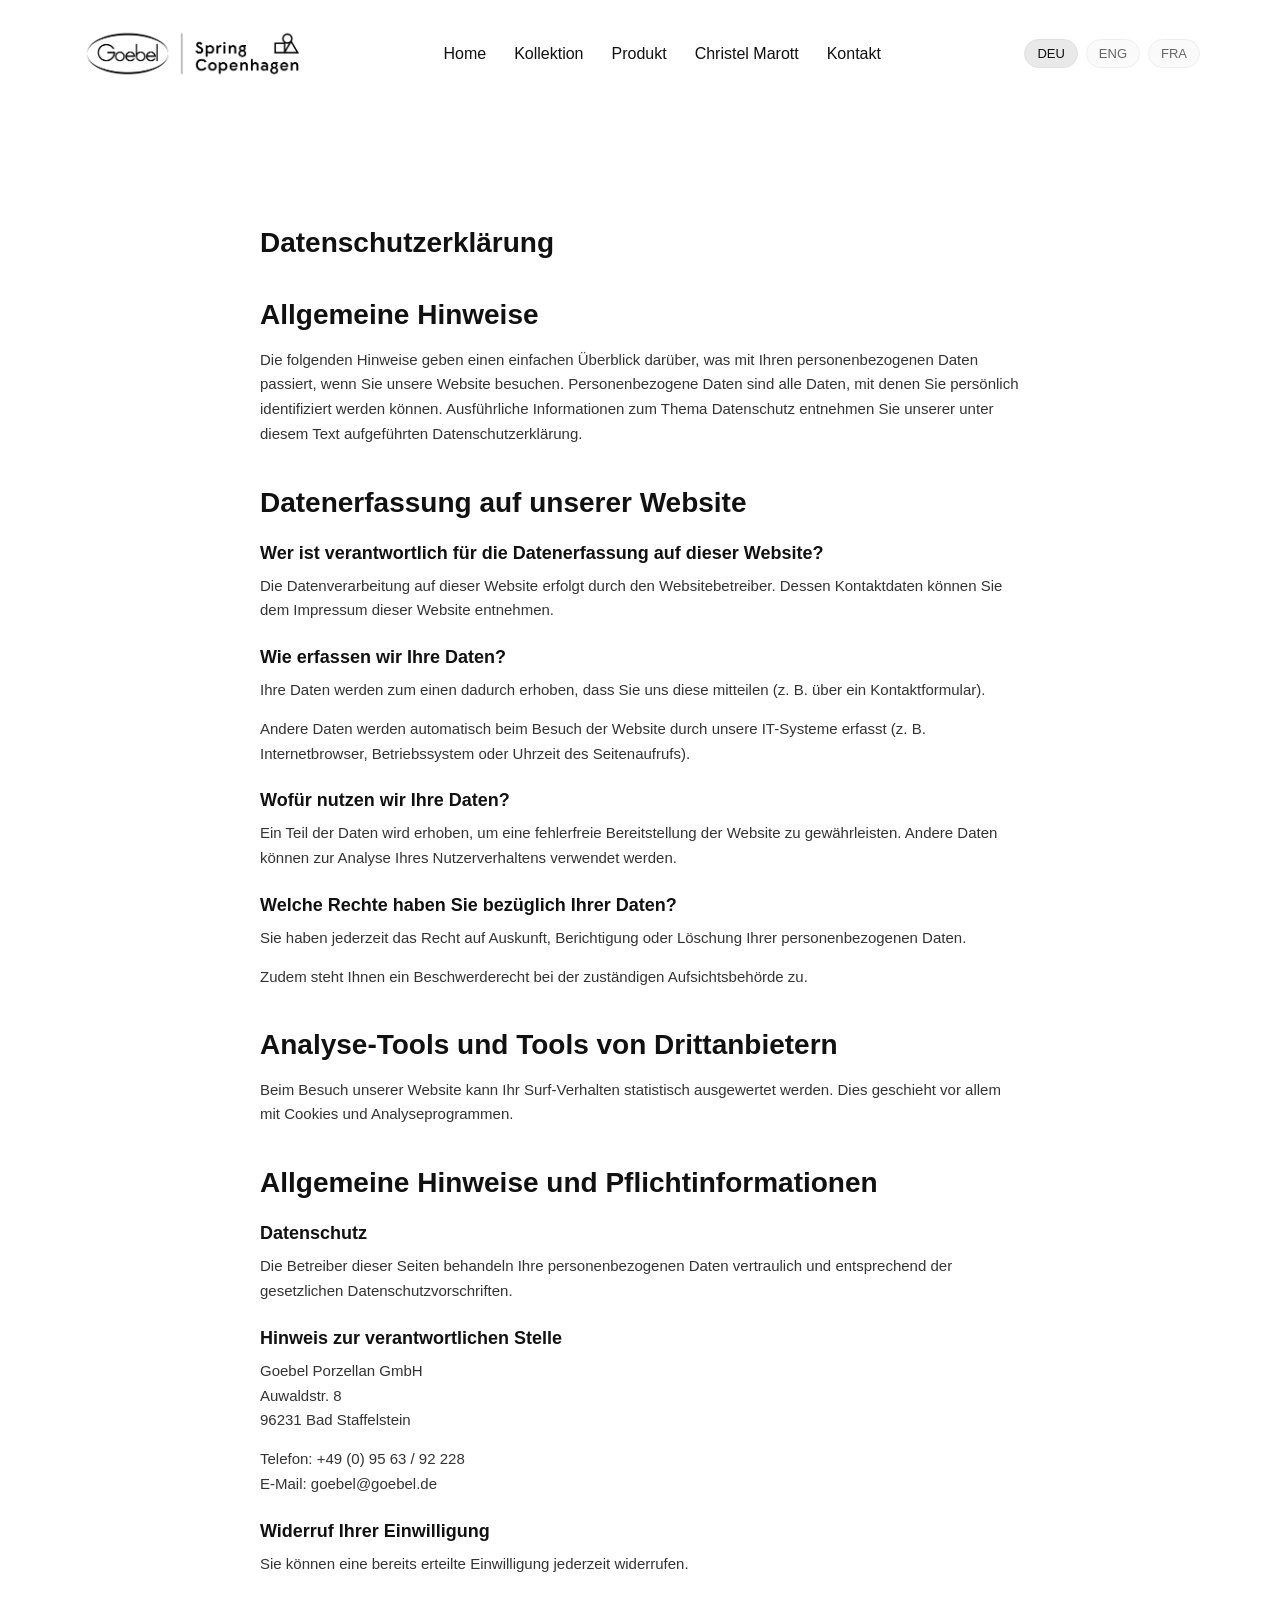
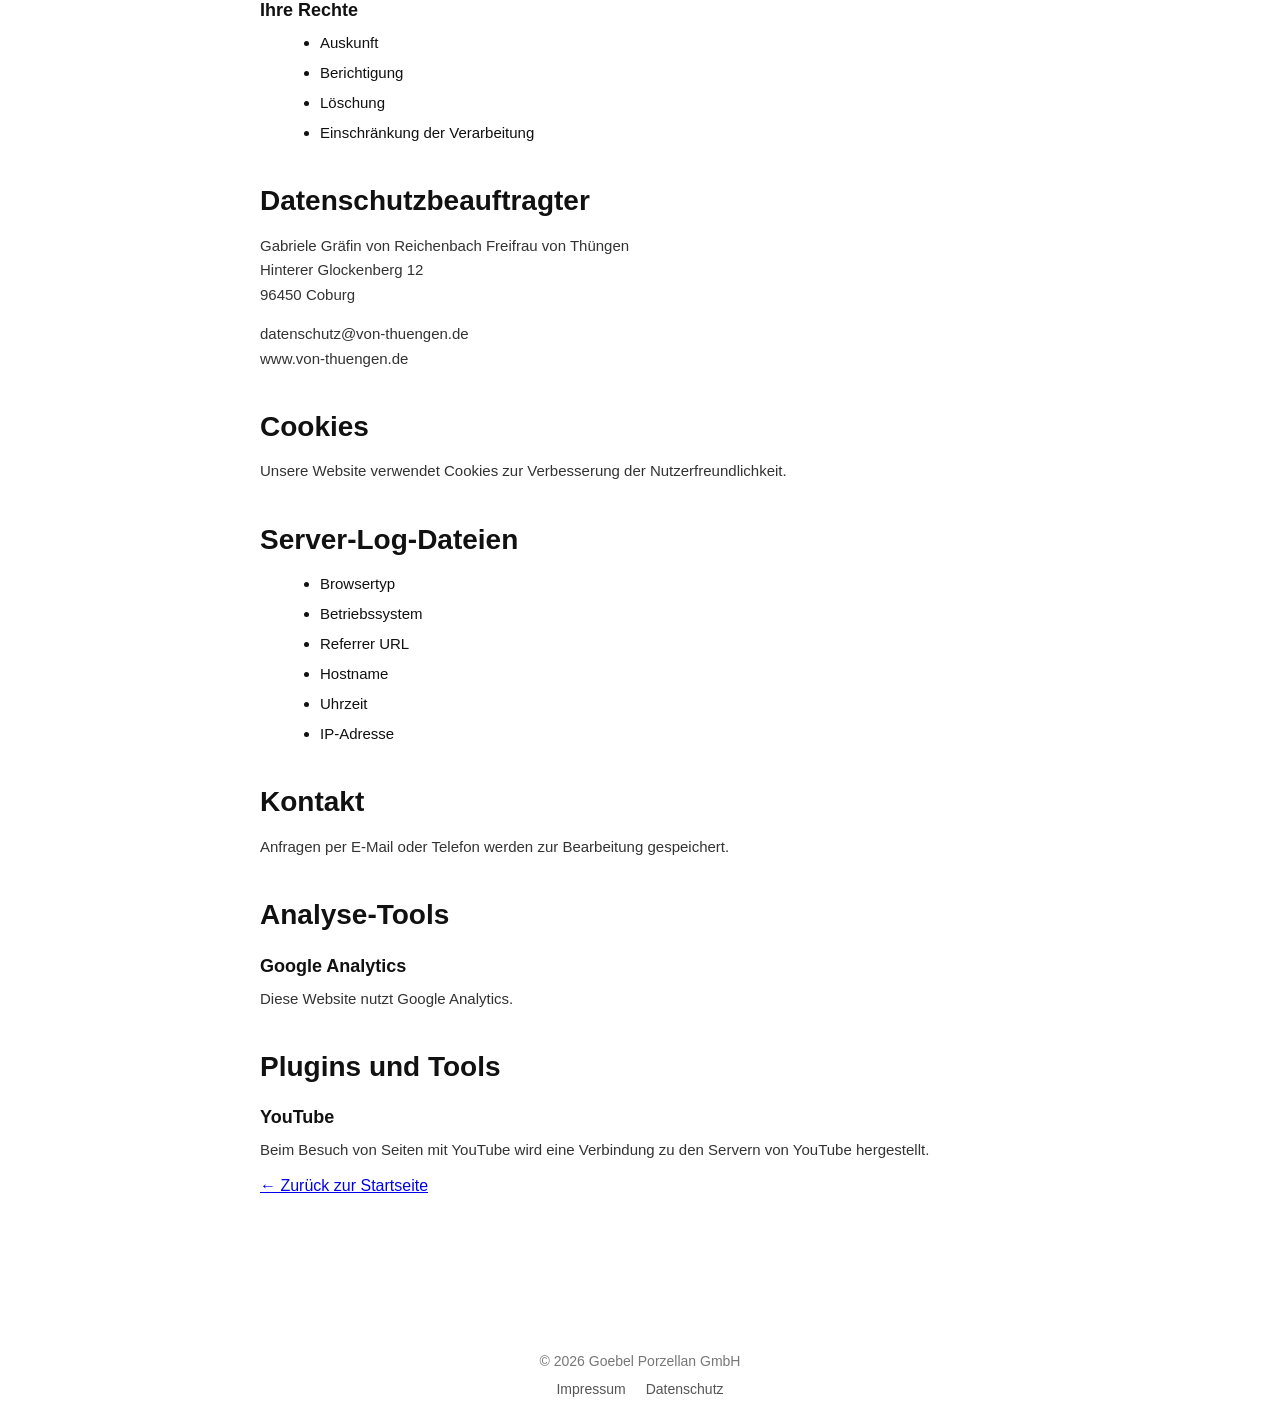
==== commit 701f3033: "Add files via upload" ====
--- a/datenschutz.html
+++ b/datenschutz.html
@@ -1,204 +1,214 @@
-<!DOCTYPE html>
-<html lang="de">
-<head>
-  <meta charset="UTF-8">
-  <title>Datenschutz</title>
-  <meta name="viewport" content="width=device-width, initial-scale=1.0">
-
-  <link rel="stylesheet" href="style.css">
-</head> 
-
-<body>
-
-<header class="topbar">
-  <div class="logo">
-    <a href="index.html">
-      <img src="assets/images/Spring_Copenhagen-logo.png" alt="Logo">
-    </a>
-  </div>
-
-  <nav class="nav">
-    <a href="index.html#home">Home</a>
-    <a href="index.html#kollektion">Kollektion</a>
-    <a href="index.html#marott">Christel Marott</a>
-    <a href="index.html#produkt">Produkt</a>
-    <a href="index.html#kontakt">Kontakt</a>
-  </nav>
-
-  <div class="lang">
-    <a href="#" class="active">DE</a>
-    <a href="#">EN</a>
-    <a href="#">FR</a>
-  </div>
-
-  <div class="burger" id="burger">☰</div>
-</header>
-
-    <nav class="mobile-nav" id="mobileNav" aria-label="Mobile Navigation">
-      <a href="#home">Home</a>
-      <a href="#kollektion">Kollektion</a>
-      <a href="#produkt">Produkt</a>
-      <a href="#marott">Christel Marott</a>
-      <a href="#kontakt">Kontakt</a>
-
-    <div class="lang" aria-label="Sprachauswahl">
-      <a href="index.html" class="active" aria-current="page">DE</a>
-      <a href="en/index-en.html">EN</a>
-      <a href="fr/index-fr.html">FR</a>
-    </div>
-</nav>
-
-<div class="container legal">
-
-  <h1>Datenschutzerklärung</h1>
-
-  <h2>Allgemeine Hinweise</h2>
-  <p>
-    Die folgenden Hinweise geben einen einfachen Überblick darüber, was mit Ihren personenbezogenen Daten passiert, wenn Sie unsere Website besuchen.
-    Personenbezogene Daten sind alle Daten, mit denen Sie persönlich identifiziert werden können.
-    Ausführliche Informationen zum Thema Datenschutz entnehmen Sie unserer unter diesem Text aufgeführten Datenschutzerklärung.
-  </p>
-
-  <h2>Datenerfassung auf unserer Website</h2>
-
-  <h3>Wer ist verantwortlich für die Datenerfassung auf dieser Website?</h3>
-  <p>
-    Die Datenverarbeitung auf dieser Website erfolgt durch den Websitebetreiber.
-    Dessen Kontaktdaten können Sie dem Impressum dieser Website entnehmen.
-  </p>
-
-  <h3>Wie erfassen wir Ihre Daten?</h3>
-  <p>
-    Ihre Daten werden zum einen dadurch erhoben, dass Sie uns diese mitteilen (z. B. über ein Kontaktformular).
-  </p>
-  <p>
-    Andere Daten werden automatisch beim Besuch der Website durch unsere IT-Systeme erfasst
-    (z. B. Internetbrowser, Betriebssystem oder Uhrzeit des Seitenaufrufs).
-  </p>
-
-  <h3>Wofür nutzen wir Ihre Daten?</h3>
-  <p>
-    Ein Teil der Daten wird erhoben, um eine fehlerfreie Bereitstellung der Website zu gewährleisten.
-    Andere Daten können zur Analyse Ihres Nutzerverhaltens verwendet werden.
-  </p>
-
-  <h3>Welche Rechte haben Sie bezüglich Ihrer Daten?</h3>
-  <p>
-    Sie haben jederzeit das Recht auf Auskunft, Berichtigung oder Löschung Ihrer personenbezogenen Daten.
-  </p>
-  <p>
-    Zudem steht Ihnen ein Beschwerderecht bei der zuständigen Aufsichtsbehörde zu.
-  </p>
-
-  <h2>Analyse-Tools und Tools von Drittanbietern</h2>
-  <p>
-    Beim Besuch unserer Website kann Ihr Surf-Verhalten statistisch ausgewertet werden.
-    Dies geschieht vor allem mit Cookies und Analyseprogrammen.
-  </p>
-
-  <h2>Allgemeine Hinweise und Pflichtinformationen</h2>
-
-  <h3>Datenschutz</h3>
-  <p>
-    Die Betreiber dieser Seiten behandeln Ihre personenbezogenen Daten vertraulich und entsprechend der gesetzlichen Datenschutzvorschriften.
-  </p>
-
-  <h3>Hinweis zur verantwortlichen Stelle</h3>
-  <p>
-    Goebel Porzellan GmbH<br>
-    Auwaldstr. 8<br>
-    96231 Bad Staffelstein
-  </p>
-
-  <p>
-    Telefon: +49 (0) 95 63 / 92 228<br>
-    E-Mail: goebel@goebel.de
-  </p>
-
-  <h3>Widerruf Ihrer Einwilligung</h3>
-  <p>
-    Sie können eine bereits erteilte Einwilligung jederzeit widerrufen.
-  </p>
-
-  <h3>Ihre Rechte</h3>
-  <ul>
-    <li>Auskunft</li>
-    <li>Berichtigung</li>
-    <li>Löschung</li>
-    <li>Einschränkung der Verarbeitung</li>
-  </ul>
-
-  <h2>Datenschutzbeauftragter</h2>
-  <p>
-    Gabriele Gräfin von Reichenbach Freifrau von Thüngen<br>
-    Hinterer Glockenberg 12<br>
-    96450 Coburg
-  </p>
-
-  <p>
-    datenschutz@von-thuengen.de<br>
-    www.von-thuengen.de
-  </p>
-
-  <h2>Cookies</h2>
-  <p>
-    Unsere Website verwendet Cookies zur Verbesserung der Nutzerfreundlichkeit.
-  </p>
-
-  <h2>Server-Log-Dateien</h2>
-  <ul>
-    <li>Browsertyp</li>
-    <li>Betriebssystem</li>
-    <li>Referrer URL</li>
-    <li>Hostname</li>
-    <li>Uhrzeit</li>
-    <li>IP-Adresse</li>
-  </ul>
-
-  <h2>Kontakt</h2>
-  <p>
-    Anfragen per E-Mail oder Telefon werden zur Bearbeitung gespeichert.
-  </p>
-
-  <h2>Analyse-Tools</h2>
-
-  <h3>Google Analytics</h3>
-  <p>
-    Diese Website nutzt Google Analytics.
-  </p>
-
-  <h2>Plugins und Tools</h2>
-
-  <h3>YouTube</h3>
-  <p>
-    Beim Besuch von Seiten mit YouTube wird eine Verbindung zu den Servern von YouTube hergestellt.
-  </p>
-
-  <a class="back" href="index.html">← Zurück zur Startseite</a>
-
-</div>
-
-<footer class="footer">
-  <div class="footer-inner">
-    <p>© 2026 Goebel Porzellan GmbH</p>
-
-    <div class="footer-links">
-      <a href="impressum.html">Impressum</a>
-      <a href="datenschutz.html">Datenschutz</a>
-    </div>
-  </div>
-</footer>
-
-<script>
-  const burger = document.getElementById("burger");
-  const mobileNav = document.getElementById("mobileNav");
-
-  if (burger && mobileNav) {
-    burger.addEventListener("click", () => {
-      mobileNav.classList.toggle("open");
-    });
-  }
-</script>
-
-</body>
+<!DOCTYPE html>
+<html lang="de">
+<head>
+  <meta charset="UTF-8">
+  <title>Datenschutz</title>
+  <meta name="viewport" content="width=device-width, initial-scale=1.0">
+
+  <link rel="stylesheet" href="style.css">
+</head>
+
+<body>
+  <div class="page">
+    <header class="topbar">
+      <a class="logo" href="index.html" aria-label="Zur Startseite">
+  <img src="assets/images/Spring_Copenhagen-logo.png" alt="Spring Copenhagen Logo" />
+</a>
+
+<nav class="nav" aria-label="Hauptnavigation">
+  <a href="#home">Home</a>
+  <a href="#kollektion">Kollektion</a>
+  <a href="#produkt">Produkt</a>
+  <a href="#marott">Christel Marott</a>
+  <a href="#kontakt">Kontakt</a>
+</nav>
+
+<!-- Desktop-Sprachen -->
+<div class="lang desktop-lang" aria-label="Sprachauswahl">
+  <a href="index.html" class="active" aria-current="page">DEU</a>
+  <a href="en/index-en.html">ENG</a>
+  <a href="fr/index-fr.html">FRA</a>
+</div>
+
+<button class="burger" id="burger" type="button" aria-label="Menü öffnen" aria-controls="mobileNav" aria-expanded="false">
+  ☰
+</button>
+</header>
+
+<nav class="mobile-nav" id="mobileNav" aria-label="Mobile Navigation">
+  <a href="#home">Home</a>
+  <a href="#kollektion">Kollektion</a>
+  <a href="#produkt">Produkt</a>
+  <a href="#marott">Christel Marott</a>
+  <a href="#kontakt">Kontakt</a>
+
+  <!-- Mobile-Sprachen -->
+  <div class="lang mobile-lang" aria-label="Sprachauswahl">
+    <a href="index.html" class="active" aria-current="page">DEU</a>
+    <a href="en/index-en.html">ENG</a>
+    <a href="fr/index-fr.html">FRA</a>
+  </div>
+</nav>
+
+<nav class="mobile-nav" id="mobileNav">
+  <a href="index.html#home">Home</a>
+  <a href="index.html#kollektion">Kollektion</a>
+  <a href="index.html#marott">Christel Marott</a>
+  <a href="index.html#produkt">Produkt</a>
+  <a href="index.html#kontakt">Kontakt</a>
+</nav>
+
+<div class="container legal">
+
+  <h1>Datenschutzerklärung</h1>
+
+  <h2>Allgemeine Hinweise</h2>
+  <p>
+    Die folgenden Hinweise geben einen einfachen Überblick darüber, was mit Ihren personenbezogenen Daten passiert, wenn Sie unsere Website besuchen.
+    Personenbezogene Daten sind alle Daten, mit denen Sie persönlich identifiziert werden können.
+    Ausführliche Informationen zum Thema Datenschutz entnehmen Sie unserer unter diesem Text aufgeführten Datenschutzerklärung.
+  </p>
+
+  <h2>Datenerfassung auf unserer Website</h2>
+
+  <h3>Wer ist verantwortlich für die Datenerfassung auf dieser Website?</h3>
+  <p>
+    Die Datenverarbeitung auf dieser Website erfolgt durch den Websitebetreiber.
+    Dessen Kontaktdaten können Sie dem Impressum dieser Website entnehmen.
+  </p>
+
+  <h3>Wie erfassen wir Ihre Daten?</h3>
+  <p>
+    Ihre Daten werden zum einen dadurch erhoben, dass Sie uns diese mitteilen (z. B. über ein Kontaktformular).
+  </p>
+  <p>
+    Andere Daten werden automatisch beim Besuch der Website durch unsere IT-Systeme erfasst
+    (z. B. Internetbrowser, Betriebssystem oder Uhrzeit des Seitenaufrufs).
+  </p>
+
+  <h3>Wofür nutzen wir Ihre Daten?</h3>
+  <p>
+    Ein Teil der Daten wird erhoben, um eine fehlerfreie Bereitstellung der Website zu gewährleisten.
+    Andere Daten können zur Analyse Ihres Nutzerverhaltens verwendet werden.
+  </p>
+
+  <h3>Welche Rechte haben Sie bezüglich Ihrer Daten?</h3>
+  <p>
+    Sie haben jederzeit das Recht auf Auskunft, Berichtigung oder Löschung Ihrer personenbezogenen Daten.
+  </p>
+  <p>
+    Zudem steht Ihnen ein Beschwerderecht bei der zuständigen Aufsichtsbehörde zu.
+  </p>
+
+  <h2>Analyse-Tools und Tools von Drittanbietern</h2>
+  <p>
+    Beim Besuch unserer Website kann Ihr Surf-Verhalten statistisch ausgewertet werden.
+    Dies geschieht vor allem mit Cookies und Analyseprogrammen.
+  </p>
+
+  <h2>Allgemeine Hinweise und Pflichtinformationen</h2>
+
+  <h3>Datenschutz</h3>
+  <p>
+    Die Betreiber dieser Seiten behandeln Ihre personenbezogenen Daten vertraulich und entsprechend der gesetzlichen Datenschutzvorschriften.
+  </p>
+
+  <h3>Hinweis zur verantwortlichen Stelle</h3>
+  <p>
+    Goebel Porzellan GmbH<br>
+    Auwaldstr. 8<br>
+    96231 Bad Staffelstein
+  </p>
+
+  <p>
+    Telefon: +49 (0) 95 63 / 92 228<br>
+    E-Mail: goebel@goebel.de
+  </p>
+
+  <h3>Widerruf Ihrer Einwilligung</h3>
+  <p>
+    Sie können eine bereits erteilte Einwilligung jederzeit widerrufen.
+  </p>
+
+  <h3>Ihre Rechte</h3>
+  <ul>
+    <li>Auskunft</li>
+    <li>Berichtigung</li>
+    <li>Löschung</li>
+    <li>Einschränkung der Verarbeitung</li>
+  </ul>
+
+  <h2>Datenschutzbeauftragter</h2>
+  <p>
+    Gabriele Gräfin von Reichenbach Freifrau von Thüngen<br>
+    Hinterer Glockenberg 12<br>
+    96450 Coburg
+  </p>
+
+  <p>
+    datenschutz@von-thuengen.de<br>
+    www.von-thuengen.de
+  </p>
+
+  <h2>Cookies</h2>
+  <p>
+    Unsere Website verwendet Cookies zur Verbesserung der Nutzerfreundlichkeit.
+  </p>
+
+  <h2>Server-Log-Dateien</h2>
+  <ul>
+    <li>Browsertyp</li>
+    <li>Betriebssystem</li>
+    <li>Referrer URL</li>
+    <li>Hostname</li>
+    <li>Uhrzeit</li>
+    <li>IP-Adresse</li>
+  </ul>
+
+  <h2>Kontakt</h2>
+  <p>
+    Anfragen per E-Mail oder Telefon werden zur Bearbeitung gespeichert.
+  </p>
+
+  <h2>Analyse-Tools</h2>
+
+  <h3>Google Analytics</h3>
+  <p>
+    Diese Website nutzt Google Analytics.
+  </p>
+
+  <h2>Plugins und Tools</h2>
+
+  <h3>YouTube</h3>
+  <p>
+    Beim Besuch von Seiten mit YouTube wird eine Verbindung zu den Servern von YouTube hergestellt.
+  </p>
+
+  <a class="back" href="index.html">← Zurück zur Startseite</a>
+
+</div>
+
+<footer class="footer">
+  <div class="footer-inner">
+    <p>© 2026 Goebel Porzellan GmbH</p>
+
+    <div class="footer-links">
+      <a href="impressum.html">Impressum</a>
+      <a href="datenschutz.html">Datenschutz</a>
+    </div>
+  </div>
+</footer>
+
+<script>
+  const burger = document.getElementById("burger");
+  const mobileNav = document.getElementById("mobileNav");
+
+  if (burger && mobileNav) {
+    burger.addEventListener("click", () => {
+      mobileNav.classList.toggle("open");
+    });
+  }
+</script>
+
+</body>
 </html>
--- a/style.css
+++ b/style.css
@@ -1,1117 +1,1288 @@
-<style>
-@font-face {
-  font-family: 'Outfit';
-  src: url('assets/fonts/outfit/Outfit-VariableFont_wght.woff2') format('woff2');
-  font-weight: 300 700;
-  font-style: normal;
-  font-display: swap;
-}
-* {
-  box-sizing: border-box;
-}
-
-html {
-  scroll-behavior: smooth;
-}
-
-body {
-  margin: 0;
-  font-family: 'Outfit', sans-serif;
-  background: #fff;
-  color: #111;
-}
-
-section {
-  scroll-margin-top: 100px;
-}
-
-/* =========================
-   TOPBAR / NAVIGATION
-========================= */
-
-.topbar {
-  min-height: 80px;
-  display: flex;
-  align-items: center;
-  justify-content: space-between;
-  padding: 28px 40px;
-  position: sticky;
-  top: 0;
-  z-index: 1000;
-  background: rgba(255, 255, 255, 0.9);
-  backdrop-filter: blur(6px);
-  box-shadow: none;
-  box-sizing: border-box;
-}
-
-.logo img {
-  max-width: 240px;
-  height: auto;
-  display: block;
-}
-
-.nav {
-  display: none;
-  gap: 28px;
-  align-items: center;
-}
-
-.nav a {
-  text-decoration: none;
-  color: #111;
-  font-size: 16px;
-}
-
-.nav a:hover {
-  opacity: 0.6;
-}
-
-.burger {
-  font-size: 24px;
-  background: #fff;
-  border: none;
-  padding: 6px 10px;
-  cursor: pointer;
-  color: #111;
-}
-
-.lang {
-  display: flex;
-  gap: 8px;
-  margin-left: 20px;
-  font-size: 12px;
-  color: #666;
-}
-
-.lang a {
-  display: inline-flex;
-  align-items: center;
-  justify-content: center;
-  padding: 6px 12px;
-  border-radius: 999px;
-  font-size: 13px;
-  color: #666;
-  text-decoration: none;
-  background: #fafafa;
-  border: 1px solid #eee;
-  transition: all 0.2s ease;
-}
-
-.lang a:hover {
-  background: #f0f0f0;
-  color: #111;
-}
-
-.lang a.active {
-  background: #e9e9e9;
-  color: #111;
-  border-color: #e0e0e0;
-}
-
-/* Mobile navigation */
-.mobile-nav {
-  display: none;
-  position: fixed;
-  top: 100px;
-  left: 0;
-  right: 0;
-  z-index: 999;
-  flex-direction: column;
-  align-items: center;
-  gap: 16px;
-  padding: 32px 20px 24px;
-  background: #fff;
-  border-bottom: 1px solid #eee;
-}
-
-.mobile-nav.open {
-  display: flex;
-}
-
-.mobile-nav a,
-.mobile-nav a:visited,
-.mobile-nav a:hover,
-.mobile-nav a:active {
-  display: block;
-  text-decoration: none;
-  color: #111;
-  font-size: 16px;
-}
-
-.mobile-nav .lang {
-  margin-top: 20px;
-  display: flex;
-  justify-content: center;
-  gap: 10px;
-  width: 100%;
-  margin-left: auto;
-  margin-right: auto;
-}
-
-.mobile-nav .lang a {
-  display: flex;
-  align-items: center;
-  justify-content: center;
-  padding: 0 10px;
-  font-size: 14px;
-  line-height: 1;
-  border-radius: 999px;
-  border: 1px solid #ddd;
-  width: auto;
-  height: 36px;
-  min-width: 90px;
-}
-
-.mobile-nav .lang a.active {
-  background: #e8e8e8;
-  color: #111;
-}
-
-/* MOBILE — muss ganz unten stehen */
-@media (max-width: 768px) {
-  .topbar {
-    padding: 14px 10px;
-    min-height: 72px;
-  }
-
-  .logo img {
-    max-width: 150px;
-  }
-
-  .topbar > .lang {
-    display: none;
-  }
-
-  .burger {
-    font-size: 22px;
-    padding: 4px 6px;
-  }
-
-  .mobile-nav {
-    top: 72px;
-  }
-
-  .mobile-nav .lang {
-    display: flex;
-  }
-}
-
-/* =========================
-   GLOBAL TYPOGRAPHY
-========================= */
-
-h2 {
-  font-size: 42px;
-  line-height: 1.15;
-  margin: 0 0 24px;
-  font-weight: 600;
-  text-align: center;
-}
-
-section p {
-  max-width: 600px;
-  margin: 0 auto;
-}
-
-/* =========================
-   BUTTONS
-========================= */
-
-.btn {
-  display: inline-block;
-  background: #666;
-  color: #fff;
-  padding: 12px 24px;
-  text-decoration: none;
-  border-radius: 4px;
-  margin-bottom: 32px;
-  border: 0;
-  cursor: pointer;
-  font-family: inherit;
-  font-size: 14px;
-  transition: background 0.2s ease, color 0.2s ease, transform 0.1s ease;
-}
-
-.btn:hover {
-  background: #555;
-  color: #fff;
-}
-
-.btn:active {
-  background: #888;
-  color: #fff;
-}
-
-.btn--primary,
-.btn--ghost {
-  background: #1f1f1f;
-  color: #fff;
-  border: none;
-}
-
-.btn--ghost {
-  background: transparent;
-  border: 1px solid #ddd;
-  color: #000;
-}
-
-/* =========================
-   HERO INTRO
-========================= */
-
-.hero {
-  background: #000;
-  color: #fff;
-  text-align: center;
-  padding: 60px 20px 0;
-}
-
-.hero h1 {
-  font-size: 64px;
-  margin: 0;
-  line-height: 1;
-}
-
-.hero p {
-  color: #ffffff;
-  margin: 10px 0 20px;
-  font-size: 16px;
-}
-
-.hero-content {
-  padding-bottom: 20px;
-}
-
-.hero-image {
-  height: 400px;
-  display: flex;
-  justify-content: center;
-  align-items: flex-end;
-  position: relative;
-}
-
-.hero-image img {
-  max-height: 100%;
-  max-width: 100%;
-  display: block;
-}
-
-.hero-btn {
-  position: absolute;
-  top: 45%;
-  left: 50%;
-  transform: translate(-50%, -50%);
-  margin: 0;
-}
-
-.hero-btn:hover {
-  background: #343434;
-  transform: translate(-50%, -50%) scale(1.01);
-}
-
-.hero-overlay h1,
-.hero-overlay p {
-  text-shadow: 0 2px 10px rgba(0, 0, 0, 0.6);
-}
-
-/* =========================
-   HERO SLIDER
-========================= */
-
-.hero-slider {
-  position: relative;
-  height: clamp(420px, 60vh, 700px);
-  overflow: hidden;
-}
-
-.hero-slide {
-  position: absolute;
-  inset: 0;
-  opacity: 0;
-  transition: opacity 1s ease;
-}
-
-.hero-slide.is-active {
-  opacity: 1;
-}
-
-.hero-slide img {
-  width: 100%;
-  height: 100%;
-  object-fit: cover;
-}
-
-.hero-overlay {
-  position: absolute;
-  inset: 0;
-  z-index: 2;
-  display: flex;
-  flex-direction: column;
-  align-items: center;
-  justify-content: flex-start;
-  text-align: center;
-  color: #fff;
-  padding: 70px 20px 20px;
-  gap: 14px;
-}
-
-.hero-overlay::before {
-  content: "";
-  position: absolute;
-  inset: 0;
-  background: linear-gradient(
-    to bottom,
-    rgba(0, 0, 0, 0.6) 0%,
-    rgba(0, 0, 0, 0.25) 40%,
-    rgba(0, 0, 0, 0) 100%
-  );
-  z-index: -1;
-}
-
-.hero-overlay p {
-  margin: 0;
-}
-
-.hero-arrow {
-  display: none;
-}
-
-/* =========================
-   IMAGE BLOCK
-========================= */
-
-.image-block {
-  height: 600px;
-  background: #000;
-  overflow: hidden;
-}
-
-.image-block img {
-  width: 100%;
-  height: 100%;
-  object-fit: cover;
-  display: block;
-  object-position: 50% 40%;
-}
-
-/* =========================
-   TEXT / COLLECTION SECTIONS
-========================= */
-
-.page {
-  max-width: 1200px;
-  margin: 0 auto;
-}
-
-.container {
-  max-width: 800px;
-  margin: 120px auto;
-  padding: 0 20px;
-  text-align: left;
-}
-
-.text-section,
-.collection-section {
-  padding: 56px 20px;
-  max-width: 1100px;
-  margin: 0 auto;
-}
-
-.text-section {
-  text-align: center;
-  max-width: 600px;
-}
-
-.text-section p {
-  font-size: 18px;
-  line-height: 1.7;
-  color: #444;
-  margin: 0 0 18px;
-}
-
-.filters {
-  display: grid;
-  grid-template-columns: 1fr;
-  gap: 12px;
-  margin-bottom: 32px;
-}
-
-.filters select,
-.filters button {
-  width: 100%;
-  min-height: 46px;
-  border: 1px solid #ddd;
-  border-radius: 4px;
-  background: #fff;
-  padding: 0 14px;
-  font-family: inherit;
-  font-size: 14px;
-}
-
-.filters button {
-  background: #111;
-  color: #fff;
-  cursor: pointer;
-}
-
-.collection-grid {
-  display: grid;
-  grid-template-columns: repeat(2, 1fr);
-  gap: 24px 20px;
-}
-
-.collection-card {
-  text-align: center;
-  border-radius: 0;
-  overflow: hidden;
-  background: #fff;
-  border: 1px solid #eee;
-  transition: transform 0.2s ease, box-shadow 0.2s ease;
-}
-
-.collection-card:hover {
-  transform: translateY(-4px);
-  box-shadow: 0 10px 30px rgba(0, 0, 0, 0.08);
-}
-
-.collection-card.hidden {
-  display: none;
-}
-
-.collection-card-image img {
-  width: 98%;
-  height: 98%;
-  object-fit: contain;
-}
-
-.collection-card-image img {
-  width: 100%;
-  height: 100%;
-  object-fit: cover;
-}
-
-.collection-card:hover .collection-card-image img {
-  transform: scale(1.04);
-}
-
-.collection-card h3 {
-  font-size: 18px;
-  margin: 14px 0 6px;
-  padding: 0 16px;
-  font-weight: 500;
-}
-
-.collection-card p {
-  margin: 0 0 18px;
-  padding: 0 16px;
-  color: #555;
-  line-height: 1.5;
-  font-size: 15px;
-}
-
-.element-label {
-  display: inline-flex;
-  align-items: center;
-  justify-content: center;
-  width: 100px;
-  min-height: 28px;
-  padding: 6px 12px;
-  border-radius: 999px;
-  font-size: 12px;
-  font-weight: 600;
-  margin: 12px auto 8px;
-  color: #fff;
-}
-
-.element-feuer {
-  background: #7a1f2b;
-}
-
-.element-wasser {
-  background: #1f355e;
-}
-
-.element-luft {
-  background: #8a8f98;
-}
-
-.element-erde {
-  background: #6b4a32;
-}
-
-/* =========================
-   CONTENT SLIDER
-========================= */
-
-.slider-section {
-  padding: 56px 20px;
-}
-
-.slider {
-  width: 100%;
-  overflow: hidden;
-  position: relative;
-  margin-bottom: 0;
-}
-
-.slides {
-  display: flex;
-  transition: transform 0.8s ease;
-}
-
-.slide {
-  min-width: 100%;
-  width: 100%;
-  display: block;
-}
-
-.slider-text {
-  max-width: 700px;
-  margin: 0 auto;
-  text-align: center;
-}
-
-.slider-text h2 {
-  max-width: 600px;
-  margin: 32px auto 14px;
-}
-
-.slider-text p {
-  color: #555;
-  line-height: 1.6;
-  max-width: 600px;
-  margin: 0 auto;
-  text-align: center;
-}
-
-.slider-btn {
-  position: absolute;
-  top: 50%;
-  transform: translateY(-50%);
-  width: 44px;
-  height: 44px;
-  border: none;
-  border-radius: 50%;
-  background: rgba(0, 0, 0, 0.5);
-  color: #fff;
-  font-size: 24px;
-  line-height: 1;
-  display: flex;
-  align-items: center;
-  justify-content: center;
-  cursor: pointer;
-  z-index: 10;
-  transition: background 0.2s ease;
-}
-
-.slider-btn:hover {
-  background: rgba(0, 0, 0, 0.7);
-}
-
-.slider-btn.prev {
-  left: 16px;
-}
-
-.slider-btn.next {
-  right: 16px;
-}
-
-/* =========================
-   CONTACT TEAM
-========================= */
-
-.contact-team {
-  padding: 48px 0 16px;
-}
-
-.contact-team__grid {
-  display: grid;
-  gap: 32px;
-}
-
-.contact-card {
-  border-radius: 0;
-  overflow: hidden;
-  background: #fff;
-  border: 1px solid #eee;
-  transition: transform 0.2s ease, box-shadow 0.2s ease;
-}
-
-.contact-card:hover {
-  transform: translateY(-4px);
-  box-shadow: 0 10px 30px rgba(0, 0, 0, 0.08);
-}
-
-.contact-card__image img {
-  width: 100%;
-  height: 240px;
-  object-fit: cover;
-  display: block;
-}
-
-.contact-card__content {
-  padding: 20px;
-}
-
-.contact-card__region {
-  color: #888;
-}
-
-.contact-card__content h3 {
-  font-size: 20px;
-  margin: 0 0 4px;
-}
-
-.contact-card__role {
-  font-size: 14px;
-  color: #666;
-  margin-bottom: 16px;
-}
-
-.contact-card__actions {
-  display: flex;
-  gap: 10px;
-  flex-wrap: wrap;
-}
-
-.contact-card .btn {
-  background: #1f1f1f;
-  color: #fff;
-  border: none;
-}
-
-/* =========================
-   GALLERY
-========================= */
-
-.gallery-section {
-  margin-top: 60px;
-}
-
-.gallery-grid {
-  display: grid;
-  grid-template-columns: 1fr 1fr;
-  gap: 12px;
-}
-
-.gallery-grid img {
-  width: 100%;
-  height: 100%;
-  aspect-ratio: 1 / 1;
-  object-fit: cover;
-  display: block;
-}
-
-.gallery-grid img:nth-child(3) {
-  grid-column: span 2;
-  aspect-ratio: 2 / 1;
-}
-
-.gallery-content {
-  margin-top: 60px;
-  text-align: center;
-}
-
-.gallery-content p {
-  color: #555;
-  line-height: 1.6;
-}
-
-.gallery-grid {
-  display: grid;
-  grid-template-columns: 1fr 1fr;
-  gap: 12px;
-
-  max-width: 800px;   /* 👈 NEU */
-  margin: 0 auto;     /* 👈 NEU */
-}
-
-@media (min-width: 1024px) {
-  .gallery-grid {
-    max-width: 700px;
-  }
-}
-
-/* =========================
-   LIGHTBOX
-========================= */
-
-.lightbox-trigger {
-  display: flex;
-  width: 100%;
-  height: 100%;
-  border: 0;
-  padding: 0;
-  background: none;
-  cursor: zoom-in;
-}
-
-.lightbox {
-  position: fixed !important;
-  top: 0 !important;
-  left: 0 !important;
-  width: 100vw !important;
-  height: 100dvh !important;
-  z-index: 99999 !important;
-  display: none;
-  align-items: center;
-  justify-content: center;
-  padding: 20px;
-  box-sizing: border-box;
-  background: rgba(0, 0, 0, 0.85);
-}
-
-.lightbox.is-open {
-  display: flex !important;
-}
-
-.lightbox__image {
-  max-width: 100% !important;
-  max-height: calc(100dvh - 80px) !important;
-  width: auto !important;
-  height: auto !important;
-  object-fit: contain !important;
-  display: block;
-  border-radius: 16px;
-}
-
-.lightbox__close {
-  position: fixed !important;
-  top: 16px;
-  right: 16px;
-  z-index: 100000;
-  width: 44px;
-  height: 44px;
-  border: 0;
-  border-radius: 50%;
-  background: #fff;
-  color: #000;
-  font-size: 28px;
-  cursor: pointer;
-}
-
-/* =========================
-   REVEAL ANIMATION
-========================= */
-
-main > section,
-.collection-card,
-.contact-card,
-.text-block,
-.image-block {
-  opacity: 0;
-  transform: translateY(24px);
-  transition: opacity 0.8s ease, transform 0.8s cubic-bezier(0.22, 1, 0.36, 1);
-  will-change: opacity, transform;
-}
-
-main > section.is-visible,
-.collection-card.is-visible,
-.contact-card.is-visible,
-.text-block.is-visible,
-.image-block.is-visible {
-  opacity: 1;
-  transform: translateY(0);
-}
-
-.collection-card.is-visible:nth-child(2n) {
-  transition-delay: 0.06s;
-}
-
-.collection-card.is-visible:nth-child(3n) {
-  transition-delay: 0.12s;
-}
-
-/* =========================
-   FOOTER
-========================= */
-
-.footer {
-  background: #fff;
-  padding: 24px 20px;
-  margin-top: 32px;
-}
-
-.footer-inner {
-  max-width: 1100px;
-  margin: 0 auto;
-  text-align: center;
-}
-
-.footer p {
-  font-size: 14px;
-  color: #777;
-  margin-bottom: 12px;
-}
-
-.footer-links {
-  display: flex;
-  justify-content: center;
-  gap: 20px;
-}
-
-.footer-links a {
-  text-decoration: none;
-  font-size: 14px;
-  color: #555;
-}
-
-.footer-links a:hover {
-  color: #111;
-}
-
-/* =========================
-   SCROLL TOP BUTTON
-========================= */
-
-#scrollTopBtn {
-  position: fixed;
-  bottom: 20px;
-  right: 20px;
-  width: 44px;
-  height: 44px;
-  border-radius: 50%;
-  border: none;
-  background: #111;
-  color: #fff;
-  font-size: 18px;
-  cursor: pointer;
-  display: none;
-  z-index: 1000;
-}
-
-#scrollTopBtn:hover {
-  background: #333;
-}
-
-/* =========================
-   TABLET / DESKTOP
-========================= */
-
-@media (min-width: 768px) {
-  .nav {
-    display: flex;
-  }
-
-  .burger {
-    display: none;
-  }
-
-  .hero h1 {
-    font-size: 88px;
-  }
-
-  .hero p {
-    font-size: 18px;
-  }
-
-  .filters {
-    grid-template-columns: repeat(4, 1fr);
-    align-items: end;
-  }
-
-  .collection-grid {
-    grid-template-columns: repeat(4, minmax(0, 1fr));
-  }
-
-  .slider-text {
-    text-align: center;
-  }
-
-  .hero-arrow {
-    position: absolute;
-    top: 50%;
-    transform: translateY(-50%);
-    z-index: 3;
-    display: flex;
-    align-items: center;
-    justify-content: center;
-    width: 44px;
-    height: 44px;
-    border-radius: 50%;
-    border: 0;
-    background: rgba(255, 255, 255, 0.8);
-    backdrop-filter: blur(4px);
-    font-size: 28px;
-    cursor: pointer;
-  }
-
-  .hero-arrow--prev {
-    left: 20px;
-  }
-
-  .hero-arrow--next {
-    right: 20px;
-  }
-
-  .contact-team__grid {
-    grid-template-columns: repeat(2, 1fr);
-  }
-}
-
-@media (min-width: 1024px) {
-  .contact-team__grid {
-    gap: 40px;
-  }
-}
-
-/* =========================
-   MOBILE
-========================= */
-
-@media (max-width: 768px) {
-  h2,
-  .text-section h2,
-  .collection-section h2,
-  .slider-text h2,
-  section h2,
-  .container h2 {
-    font-size: 28px !important;
-    line-height: 1.2 !important;
-  }
-
-  .slider-btn {
-    display: none;
-  }
-}
-
-@media (min-width: 769px) {
-  .mobile-nav {
-    display: none !important;
-  }
-
-  .burger {
-    display: none !important;
-  }
-}
-/* =========================
-   LEGAL PAGES (Impressum / Datenschutz)
-========================= */
-
-/* LEGAL FORCE LEFT ALIGN */
-.container,
-.container * {
-  text-align: left !important;
-}
-/* H1 = Titel */
-.container h1 {
-  font-size: 28px;
-  font-weight: 600;
-  margin: 0 0 24px;
-}
-
-/* H2 = Hauptabschnitte (gleich groß wie H1) */
-.container h2 {
-  font-size: 28px;
-  font-weight: 600;
-  margin: 40px 0 16px;
-}
-
-/* H3 = Unterpunkte */
-.container h3 {
-  font-size: 18px;
-  font-weight: 600;
-  margin: 24px 0 10px;
-}
-
-/* Fließtext */
-.container p {
-  font-size: 15px;
-  line-height: 1.65;
-  margin: 0 0 14px;
-  color: #333;
-}
-
-/* Listen */
-.container ul {
-  margin: 10px 0 20px 20px;
-}
-
-.container li {
-  margin-bottom: 6px;
-  font-size: 15px;
-  line-height: 1.6;
-}
-
-.footer-social {
-  display: flex;
-  justify-content: center;
-  gap: 16px;
-  margin-top: 16px;
-}
-
-.footer-social a {
-  width: 36px;
-  height: 36px;
-
-  display: flex;
-  align-items: center;
-  justify-content: center;
-
-  border-radius: 50%;
-  background: #111;
-
-  transition: background 0.2s ease;
-}
-
-.footer-social svg {
-  width: 18px;
-  height: 18px;
-  fill: #fff;
-}
-
-/* Hover → nur Farbe ändern */
-.footer-social a:hover {
-  background: #777;
-}
-
-/* Active → optional minimal */
-.footer-social a:active {
-  background: #555;
-}
-
-.footer-social-title {
-  text-align: center;
-  font-size: 14px;
-  color: #666;
-  margin-top: 20px;
-  margin-bottom: 8px;
-  letter-spacing: 0.02em;
-}
-
-.footer-social a[aria-label="LinkedIn"] svg {
-  transform: scaleX(1.2);
-}
-
-#kontakt .container {
-  margin: 0 auto;
-}
-
-.text-section,
-.slider-text,
-.gallery-content {
-  opacity: 0;
-  transform: translateY(30px);
-  transition:
-    opacity 0.9s ease,
-    transform 0.9s cubic-bezier(.22,1,.36,1);
-}
-
-/* sichtbar */
-.text-section.is-visible,
-.slider-text.is-visible,
-.gallery-content.is-visible {
-  opacity: 1;
-  transform: translateY(0);
-}
-
-.collection-card p.product-size {
-  font-size: 12px;
-  color: #999;
-  margin-top: -10px;
-  margin-bottom: 16px;
-  line-height: 1.4;
-  padding: 0 16px;
-}
-
+<style>
+@font-face {
+  font-family: 'Outfit';
+  src: url('assets/fonts/outfit/Outfit-VariableFont_wght.woff2') format('woff2');
+  font-weight: 300 700;
+  font-style: normal;
+  font-display: swap;
+}
+* {
+  box-sizing: border-box;
+}
+
+html {
+  scroll-behavior: smooth;
+}
+
+body {
+  margin: 0;
+  font-family: 'Outfit', sans-serif;
+  background: #fff;
+  color: #111;
+}
+
+section {
+  scroll-margin-top: 100px;
+}
+
+/* =========================
+   TOPBAR / NAVIGATION
+========================= */
+
+.topbar {
+  min-height: 80px;
+  display: flex;
+  align-items: center;
+  justify-content: space-between;
+  padding: 28px 40px;
+  position: sticky;
+  top: 0;
+  z-index: 1000;
+  background: rgba(255, 255, 255, 0.9);
+  backdrop-filter: blur(6px);
+  box-shadow: none;
+}
+
+@media (max-width: 768px) {
+
+  .topbar {
+    padding: 14px 10px;
+    min-height: 72px;
+  }
+
+  .logo img {
+    max-width: 150px;
+    height: auto;
+  }
+
+  .burger {
+    font-size: 22px;
+    padding: 4px 6px;
+  }
+
+  .lang {
+    gap: 2px;
+    margin-left: 4px;
+  }
+
+  .lang a {
+    padding: 4px 6px;
+    font-size: 10px;
+    min-width: auto;
+  }
+
+  .mobile-nav {
+  position: fixed;
+  top: 86px; /* Höhe deiner Headerbar */
+  left: 0;
+  width: 100%;
+}
+
+}
+
+.logo img {
+  max-width: 240px;
+  height: auto;
+  display: block;
+}
+
+.nav {
+  display: none;
+  gap: 28px;
+  align-items: center;
+}
+
+.nav a {
+  text-decoration: none;
+  color: #111;
+  font-size: 16px;
+}
+
+.nav a:hover {
+  opacity: 0.6;
+}
+
+.burger {
+  font-size: 24px;
+  background: #fff;     /* 👈 weiß */
+  border: none;         /* 👈 kein Rahmen */
+  padding: 6px 10px;    /* etwas Klickfläche */
+  cursor: pointer;
+  color: #111;          /* dunkles Icon */
+}
+
+.lang {
+  display: flex;
+  gap: 8px;
+  margin-left: 20px;
+  font-size: 12px;
+  color: #666;
+}
+
+.lang a {
+  display: inline-flex;
+  align-items: center;
+  justify-content: center;
+  padding: 6px 12px;
+  border-radius: 999px;
+  font-size: 13px;
+  color: #666;
+  text-decoration: none;
+  background: #fafafa;
+  border: 1px solid #eee;
+  transition: all 0.2s ease;
+}
+
+.lang a:hover {
+  background: #f0f0f0;
+  color: #111;
+}
+
+.lang a.active {
+  background: #e9e9e9;
+  color: #111;
+  border-color: #e0e0e0;
+}
+
+/* Mobile navigation */
+.mobile-nav {
+  display: none;
+  position: fixed;
+  top: 72px;
+  left: 0;
+  right: 0;
+  z-index: 999;
+  flex-direction: column;
+  align-items: center;
+  gap: 16px;
+  padding: 32px 20px 24px;
+  background: #fff;
+  border-bottom: 1px solid #eee;
+}
+
+.mobile-nav.open {
+  display: flex;
+}
+
+.mobile-nav a,
+.mobile-nav a:visited,
+.mobile-nav a:hover,
+.mobile-nav a:active {
+  display: block;
+  text-decoration: none;
+  color: #111;
+  font-size: 16px;
+}
+
+.mobile-nav .lang {
+  margin-top: 20px;
+  display: flex;
+  justify-content: center;
+  gap: 10px;
+  width: 100%;
+  margin-left: auto;
+  margin-right: auto;
+}
+
+.mobile-nav .lang a {
+  padding: 6px 10px;
+  font-size: 14px;
+  border-radius: 999px;
+  border: 1px solid #ddd;
+  width: auto;
+  min-height: 36px;
+  min-width: 90px;
+}
+
+.mobile-nav .lang a.active {
+  background: #e8e8e8;
+  color: #111;
+}
+
+/* =========================
+   GLOBAL TYPOGRAPHY
+========================= */
+
+h2 {
+  font-size: 42px;
+  line-height: 1.15;
+  margin: 0 0 24px;
+  font-weight: 600;
+  text-align: center;
+}
+
+section p {
+  max-width: 600px;
+  margin: 0 auto;
+}
+
+/* =========================
+   BUTTONS
+========================= */
+
+.btn {
+  display: inline-block;
+  background: #666;
+  color: #fff;
+  padding: 12px 24px;
+  text-decoration: none;
+  border-radius: 4px;
+  margin-bottom: 32px;
+  border: 0;
+  cursor: pointer;
+  font-family: inherit;
+  font-size: 14px;
+  transition: background 0.2s ease, color 0.2s ease, transform 0.1s ease;
+}
+
+.btn:hover {
+  background: #555;
+  color: #fff;
+}
+
+.btn:active {
+  background: #888;
+  color: #fff;
+}
+
+.btn--primary,
+.btn--ghost {
+  background: #1f1f1f;
+  color: #fff;
+  border: none;
+}
+
+.btn--ghost {
+  background: transparent;
+  border: 1px solid #ddd;
+  color: #000;
+}
+
+/* =========================
+   HERO INTRO
+========================= */
+
+.hero {
+  background: #000;
+  color: #fff;
+  text-align: center;
+  padding: 60px 20px 0;
+}
+
+.hero h1 {
+  font-size: 64px;
+  margin: 0;
+  line-height: 1;
+}
+
+.hero p {
+  color: #ffffff;
+  margin: 10px 0 20px;
+  font-size: 16px;
+}
+
+.hero-content {
+  padding-bottom: 20px;
+}
+
+.hero-image {
+  height: 400px;
+  display: flex;
+  justify-content: center;
+  align-items: flex-end;
+  position: relative;
+}
+
+.hero-image img {
+  max-height: 100%;
+  max-width: 100%;
+  display: block;
+}
+
+.hero-btn {
+  position: absolute;
+  top: 45%;
+  left: 50%;
+  transform: translate(-50%, -50%);
+  margin: 0;
+}
+
+.hero-btn:hover {
+  background: #343434;
+  transform: translate(-50%, -50%) scale(1.01);
+}
+
+.hero-overlay h1,
+.hero-overlay p {
+  text-shadow: 0 2px 10px rgba(0, 0, 0, 0.6);
+}
+
+/* =========================
+   HERO SLIDER
+========================= */
+
+.hero-slider {
+  position: relative;
+  height: clamp(420px, 60vh, 700px);
+  overflow: hidden;
+}
+
+.hero-slide {
+  position: absolute;
+  inset: 0;
+  opacity: 0;
+  transition: opacity 1s ease;
+}
+
+.hero-slide.is-active {
+  opacity: 1;
+}
+
+.hero-slide img {
+  width: 100%;
+  height: 100%;
+  object-fit: cover;
+}
+
+.hero-overlay {
+  position: absolute;
+  inset: 0;
+  z-index: 2;
+  display: flex;
+  flex-direction: column;
+  align-items: center;
+  justify-content: flex-start;
+  text-align: center;
+  color: #fff;
+  padding: 70px 20px 20px;
+  gap: 14px;
+}
+
+.hero-overlay::before {
+  content: "";
+  position: absolute;
+  inset: 0;
+  background: linear-gradient(
+    to bottom,
+    rgba(0, 0, 0, 0.6) 0%,
+    rgba(0, 0, 0, 0.25) 40%,
+    rgba(0, 0, 0, 0) 100%
+  );
+  z-index: -1;
+}
+
+.hero-overlay p {
+  margin: 0;
+}
+
+.hero-arrow {
+  display: none;
+}
+
+/* =========================
+   IMAGE BLOCK
+========================= */
+
+.image-block {
+  height: 600px;
+  background: #000;
+  overflow: hidden;
+}
+
+.image-block img {
+  width: 100%;
+  height: 100%;
+  object-fit: cover;
+  display: block;
+  object-position: 50% 40%;
+}
+
+/* =========================
+   TEXT / COLLECTION SECTIONS
+========================= */
+
+.page {
+  max-width: 1200px;
+  margin: 0 auto;
+}
+
+.container {
+  max-width: 800px;
+  margin: 120px auto;
+  padding: 0 20px;
+  text-align: left;
+}
+
+.text-section,
+.collection-section {
+  padding: 56px 20px;
+  max-width: 1100px;
+  margin: 0 auto;
+}
+
+.text-section {
+  text-align: center;
+  max-width: 600px;
+}
+
+.text-section p {
+  font-size: 18px;
+  line-height: 1.7;
+  color: #444;
+  margin: 0 0 18px;
+}
+
+.filters {
+  display: grid;
+  grid-template-columns: 1fr;
+  gap: 12px;
+  margin-bottom: 32px;
+}
+
+.filters select,
+.filters button {
+  width: 100%;
+  min-height: 46px;
+  border: 1px solid #ddd;
+  border-radius: 4px;
+  background: #fff;
+  padding: 0 14px;
+  font-family: inherit;
+  font-size: 14px;
+}
+
+.filters button {
+  background: #111;
+  color: #fff;
+  cursor: pointer;
+}
+
+.collection-grid {
+  display: grid;
+  grid-template-columns: repeat(2, 1fr);
+  gap: 24px 20px;
+}
+
+.collection-card {
+  text-align: center;
+  border-radius: 0;
+  overflow: hidden;
+  background: #fff;
+  border: 1px solid #eee;
+  transition: transform 0.2s ease, box-shadow 0.2s ease;
+}
+
+.collection-card:hover {
+  transform: translateY(-4px);
+  box-shadow: 0 10px 30px rgba(0, 0, 0, 0.08);
+}
+
+.collection-card.hidden {
+  display: none;
+}
+
+.collection-card-image img {
+  width: 98%;
+  height: 98%;
+  object-fit: contain;
+}
+
+.collection-card-image img {
+  width: 100%;
+  height: 100%;
+  object-fit: cover;
+}
+
+.collection-card:hover .collection-card-image img {
+  transform: scale(1.04);
+}
+
+.collection-card h3 {
+  font-size: 18px;
+  margin: 14px 0 6px;
+  padding: 0 16px;
+  font-weight: 500;
+}
+
+.collection-card p {
+  margin: 0 0 18px;
+  padding: 0 16px;
+  color: #555;
+  line-height: 1.5;
+  font-size: 15px;
+}
+
+.element-label {
+  display: inline-flex;
+  align-items: center;
+  justify-content: center;
+  width: 100px;
+  min-height: 28px;
+  padding: 6px 12px;
+  border-radius: 999px;
+  font-size: 12px;
+  font-weight: 600;
+  margin: 12px auto 8px;
+  color: #fff;
+}
+
+.element-feuer {
+  background: #7a1f2b;
+}
+
+.element-wasser {
+  background: #1f355e;
+}
+
+.element-luft {
+  background: #8a8f98;
+}
+
+.element-erde {
+  background: #6b4a32;
+}
+
+/* =========================
+   CONTENT SLIDER
+========================= */
+
+.slider-section {
+  padding: 56px 20px;
+}
+
+.slider {
+  width: 100%;
+  overflow: hidden;
+  position: relative;
+  margin-bottom: 0;
+}
+
+.slides {
+  display: flex;
+  transition: transform 0.8s ease;
+}
+
+.slide {
+  min-width: 100%;
+  width: 100%;
+  display: block;
+}
+
+.slider-text {
+  max-width: 700px;
+  margin: 0 auto;
+  text-align: center;
+}
+
+.slider-text h2 {
+  max-width: 600px;
+  margin: 32px auto 14px;
+}
+
+.slider-text p {
+  color: #555;
+  line-height: 1.6;
+  max-width: 600px;
+  margin: 0 auto;
+  text-align: center;
+}
+
+.slider-btn {
+  position: absolute;
+  top: 50%;
+  transform: translateY(-50%);
+  width: 44px;
+  height: 44px;
+  border: none;
+  border-radius: 50%;
+  background: rgba(0, 0, 0, 0.5);
+  color: #fff;
+  font-size: 24px;
+  line-height: 1;
+  display: flex;
+  align-items: center;
+  justify-content: center;
+  cursor: pointer;
+  z-index: 10;
+  transition: background 0.2s ease;
+}
+
+.slider-btn:hover {
+  background: rgba(0, 0, 0, 0.7);
+}
+
+.slider-btn.prev {
+  left: 16px;
+}
+
+.slider-btn.next {
+  right: 16px;
+}
+
+/* =========================
+   CONTACT TEAM
+========================= */
+
+.contact-team {
+  padding: 48px 0 16px;
+}
+
+.contact-team__grid {
+  display: grid;
+  gap: 32px;
+}
+
+.contact-card {
+  border-radius: 0;
+  overflow: hidden;
+  background: #fff;
+  border: 1px solid #eee;
+  transition: transform 0.2s ease, box-shadow 0.2s ease;
+}
+
+.contact-card:hover {
+  transform: translateY(-4px);
+  box-shadow: 0 10px 30px rgba(0, 0, 0, 0.08);
+}
+
+.contact-card__image img {
+  width: 100%;
+  height: 240px;
+  object-fit: cover;
+  display: block;
+}
+
+.contact-card__content {
+  padding: 20px;
+}
+
+.contact-card__region {
+  color: #888;
+}
+
+.contact-card__content h3 {
+  font-size: 20px;
+  margin: 0 0 4px;
+}
+
+.contact-card__role {
+  font-size: 14px;
+  color: #666;
+  margin-bottom: 16px;
+}
+
+.contact-card__actions {
+  display: flex;
+  gap: 10px;
+  flex-wrap: wrap;
+}
+
+.contact-card .btn {
+  background: #1f1f1f;
+  color: #fff;
+  border: none;
+}
+
+/* =========================
+   GALLERY
+========================= */
+
+.gallery-section {
+  margin-top: 60px;
+}
+
+.gallery-grid {
+  display: grid;
+  grid-template-columns: 1fr 1fr;
+  gap: 12px;
+}
+
+.gallery-grid img {
+  width: 100%;
+  height: 100%;
+  aspect-ratio: 1 / 1;
+  object-fit: cover;
+  display: block;
+}
+
+.gallery-grid img:nth-child(3) {
+  grid-column: span 2;
+  aspect-ratio: 2 / 1;
+}
+
+.gallery-content {
+  margin-top: 60px;
+  text-align: center;
+}
+
+.gallery-content p {
+  color: #555;
+  line-height: 1.6;
+}
+
+.gallery-grid {
+  display: grid;
+  grid-template-columns: 1fr 1fr;
+  gap: 12px;
+
+  max-width: 800px;   /* 👈 NEU */
+  margin: 0 auto;     /* 👈 NEU */
+}
+
+@media (min-width: 1024px) {
+  .gallery-grid {
+    max-width: 700px;
+  }
+}
+
+/* =========================
+   LIGHTBOX
+========================= */
+
+.lightbox-trigger {
+  display: flex;
+  width: 100%;
+  height: 100%;
+  border: 0;
+  padding: 0;
+  background: none;
+  cursor: zoom-in;
+}
+
+.lightbox {
+  position: fixed !important;
+  top: 0 !important;
+  left: 0 !important;
+  width: 100vw !important;
+  height: 100dvh !important;
+  z-index: 99999 !important;
+  display: none;
+  align-items: center;
+  justify-content: center;
+  padding: 20px;
+  box-sizing: border-box;
+  background: rgba(0, 0, 0, 0.85);
+}
+
+.lightbox.is-open {
+  display: flex !important;
+}
+
+.lightbox__image {
+  max-width: 100% !important;
+  max-height: calc(100dvh - 80px) !important;
+  width: auto !important;
+  height: auto !important;
+  object-fit: contain !important;
+  display: block;
+  border-radius: 16px;
+}
+
+.lightbox__close {
+  position: fixed !important;
+  top: 16px;
+  right: 16px;
+  z-index: 100000;
+  width: 44px;
+  height: 44px;
+  border: 0;
+  border-radius: 50%;
+  background: #fff;
+  color: #000;
+  font-size: 28px;
+  cursor: pointer;
+}
+
+/* =========================
+   REVEAL ANIMATION
+========================= */
+
+main > section,
+.collection-card,
+.contact-card,
+.text-block,
+.image-block {
+  opacity: 0;
+  transform: translateY(24px);
+  transition: opacity 0.8s ease, transform 0.8s cubic-bezier(0.22, 1, 0.36, 1);
+  will-change: opacity, transform;
+}
+
+main > section.is-visible,
+.collection-card.is-visible,
+.contact-card.is-visible,
+.text-block.is-visible,
+.image-block.is-visible {
+  opacity: 1;
+  transform: translateY(0);
+}
+
+.collection-card.is-visible:nth-child(2n) {
+  transition-delay: 0.06s;
+}
+
+.collection-card.is-visible:nth-child(3n) {
+  transition-delay: 0.12s;
+}
+
+/* =========================
+   FOOTER
+========================= */
+
+.footer {
+  background: #fff;
+  padding: 24px 20px;
+  margin-top: 32px;
+}
+
+.footer-inner {
+  max-width: 1100px;
+  margin: 0 auto;
+  text-align: center;
+}
+
+.footer p {
+  font-size: 14px;
+  color: #777;
+  margin-bottom: 12px;
+}
+
+.footer-links {
+  display: flex;
+  justify-content: center;
+  gap: 20px;
+}
+
+.footer-links a {
+  text-decoration: none;
+  font-size: 14px;
+  color: #555;
+}
+
+.footer-links a:hover {
+  color: #111;
+}
+
+/* =========================
+   SCROLL TOP BUTTON
+========================= */
+
+#scrollTopBtn {
+  position: fixed;
+  bottom: 20px;
+  right: 20px;
+  width: 44px;
+  height: 44px;
+  border-radius: 50%;
+  border: none;
+  background: #111;
+  color: #fff;
+  font-size: 18px;
+  cursor: pointer;
+  display: none;
+  z-index: 1000;
+}
+
+#scrollTopBtn:hover {
+  background: #333;
+}
+
+/* =========================
+   TABLET / DESKTOP
+========================= */
+
+@media (min-width: 768px) {
+  .nav {
+    display: flex;
+  }
+
+  .burger {
+    display: none;
+  }
+
+  .hero h1 {
+    font-size: 88px;
+  }
+
+  .hero p {
+    font-size: 18px;
+  }
+
+  .filters {
+    grid-template-columns: repeat(4, 1fr);
+    align-items: end;
+  }
+
+  .collection-grid {
+    grid-template-columns: repeat(4, minmax(0, 1fr));
+  }
+
+  .slider-text {
+    text-align: center;
+  }
+
+  .hero-arrow {
+    position: absolute;
+    top: 50%;
+    transform: translateY(-50%);
+    z-index: 3;
+    display: flex;
+    align-items: center;
+    justify-content: center;
+    width: 44px;
+    height: 44px;
+    border-radius: 50%;
+    border: 0;
+    background: rgba(255, 255, 255, 0.8);
+    backdrop-filter: blur(4px);
+    font-size: 28px;
+    cursor: pointer;
+  }
+
+  .hero-arrow--prev {
+    left: 20px;
+  }
+
+  .hero-arrow--next {
+    right: 20px;
+  }
+
+  .contact-team__grid {
+    grid-template-columns: repeat(2, 1fr);
+  }
+}
+
+@media (min-width: 1024px) {
+  .contact-team__grid {
+    gap: 40px;
+  }
+}
+
+/* =========================
+   MOBILE
+========================= */
+
+@media (max-width: 768px) {
+  h2,
+  .text-section h2,
+  .collection-section h2,
+  .slider-text h2,
+  section h2,
+  .container h2 {
+    font-size: 28px !important;
+    line-height: 1.2 !important;
+  }
+
+  .slider-btn {
+    display: none;
+  }
+}
+
+@media (min-width: 769px) {
+  .mobile-nav {
+    display: none !important;
+  }
+
+  .burger {
+    display: none !important;
+  }
+}
+/* =========================
+   LEGAL PAGES (Impressum / Datenschutz)
+========================= */
+
+/* LEGAL FORCE LEFT ALIGN */
+.container,
+.container * {
+  text-align: left !important;
+}
+/* H1 = Titel */
+.container h1 {
+  font-size: 28px;
+  font-weight: 600;
+  margin: 0 0 24px;
+}
+
+/* H2 = Hauptabschnitte (gleich groß wie H1) */
+.container h2 {
+  font-size: 28px;
+  font-weight: 600;
+  margin: 40px 0 16px;
+}
+
+/* H3 = Unterpunkte */
+.container h3 {
+  font-size: 18px;
+  font-weight: 600;
+  margin: 24px 0 10px;
+}
+
+/* Fließtext */
+.container p {
+  font-size: 15px;
+  line-height: 1.65;
+  margin: 0 0 14px;
+  color: #333;
+}
+
+/* Listen */
+.container ul {
+  margin: 10px 0 20px 20px;
+}
+
+.container li {
+  margin-bottom: 6px;
+  font-size: 15px;
+  line-height: 1.6;
+}
+
+.footer-social {
+  display: flex;
+  justify-content: center;
+  gap: 16px;
+  margin-top: 16px;
+}
+
+.footer-social a {
+  width: 36px;
+  height: 36px;
+
+  display: flex;
+  align-items: center;
+  justify-content: center;
+
+  border-radius: 50%;
+  background: #111;
+
+  transition: background 0.2s ease;
+}
+
+.footer-social svg {
+  width: 18px;
+  height: 18px;
+  fill: #fff;
+}
+
+/* Hover → nur Farbe ändern */
+.footer-social a:hover {
+  background: #777;
+}
+
+/* Active → optional minimal */
+.footer-social a:active {
+  background: #555;
+}
+
+.footer-social-title {
+  text-align: center;
+  font-size: 14px;
+  color: #666;
+  margin-top: 20px;
+  margin-bottom: 8px;
+  letter-spacing: 0.02em;
+}
+
+.footer-social a[aria-label="LinkedIn"] svg {
+  transform: scaleX(1.2);
+}
+
+#kontakt .container {
+  margin: 0 auto;
+}
+
+.text-section,
+.slider-text,
+.gallery-content {
+  opacity: 0;
+  transform: translateY(30px);
+  transition:
+    opacity 0.9s ease,
+    transform 0.9s cubic-bezier(.22,1,.36,1);
+}
+
+/* sichtbar */
+.text-section.is-visible,
+.slider-text.is-visible,
+.gallery-content.is-visible {
+  opacity: 1;
+  transform: translateY(0);
+}
+
+.collection-card p.product-size {
+  font-size: 12px;
+  color: #999;
+  margin-top: -10px;
+  margin-bottom: 16px;
+  line-height: 1.4;
+  padding: 0 16px;
+}
+
+.mobile-lang {
+  display: none;
+}
+
+@media (max-width: 768px) {
+
+  .hero-slider {
+    height: 34vh;
+    min-height: 220px;
+    max-height: 300px;
+  }
+
+  .hero-overlay {
+    padding: 28px 16px 16px;
+    gap: 10px;
+  }
+
+  .hero-overlay h1 {
+    font-size: 54px;
+    line-height: 0.95;
+    margin: 0;
+  }
+
+  .hero-overlay p {
+    font-size: 14px;
+    margin: 0;
+  }
+
+  .hero-slide img {
+    width: 100%;
+    height: 100%;
+    object-fit: cover;
+    object-position: center center;
+  }
+
+  .hero-btn {
+    position: absolute;
+    bottom: -70px;
+    left: 50%;
+    transform: translateX(-50%);
+
+    display: inline-flex !important;
+    flex: 0 0 auto !important;
+    align-self: center;
+
+    padding: 10px 18px !important;
+    margin: 0 !important;
+
+    width: fit-content !important;
+    min-width: unset !important;
+    max-width: unset !important;
+
+    height: auto !important;
+    min-height: unset !important;
+
+    font-size: 14px;
+    line-height: 1;
+
+    white-space: nowrap;
+  }
+
+}
+
+@media (max-width: 768px) {
+
+  .image-block {
+    height: 26vh;
+    min-height: 180px;
+    max-height: 240px;
+  }
+
+  .image-block img {
+    width: 100%;
+    height: 100%;
+    object-fit: cover;
+    object-position: center 35%;
+  }
+
+}
+
+@media (max-width: 768px) {
+
+  .desktop-lang {
+    display: none !important;
+  }
+
+  .mobile-lang {
+    display: flex !important;
+    justify-content: center;
+    align-items: center;
+    gap: 12px;
+    width: 100%;
+    margin-top: 20px;
+  }
+
+  .mobile-lang a {
+    display: flex;
+    align-items: center;
+    justify-content: center;
+    min-width: 90px;
+    min-height: 36px;
+    text-align: center;
+  }
+
+  .hero-slider {
+    height: 34vh;
+    min-height: 220px;
+    max-height: 300px;
+  }
+
+  .hero-slide img {
+    width: 100%;
+    height: 100%;
+    object-fit: cover;
+    object-position: center center;
+  }
+
+  .hero-overlay {
+    padding: 28px 16px 16px;
+    gap: 10px;
+  }
+
+  .hero-overlay h1 {
+    font-size: 54px;
+    line-height: 0.95;
+    margin: 0;
+  }
+
+  .hero-overlay p {
+    font-size: 14px;
+    margin: 0;
+  }
+
+  .hero-btn {
+    position: absolute;
+    bottom: -60px;
+    left: 50%;
+    transform: translateX(-50%);
+    display: inline-flex !important;
+    flex: 0 0 auto !important;
+    align-self: center;
+    padding: 10px 18px !important;
+    margin: 0 !important;
+    width: fit-content !important;
+    min-width: unset !important;
+    max-width: unset !important;
+    height: auto !important;
+    min-height: unset !important;
+    font-size: 14px;
+    line-height: 1;
+    white-space: nowrap;
+  }
+
+  .image-block {
+    height: 26vh;
+    min-height: 180px;
+    max-height: 240px;
+  }
+
+  .image-block img {
+    width: 100%;
+    height: 100%;
+    object-fit: cover;
+    object-position: center 35%;
+  }
+
+}
+
 </style>
